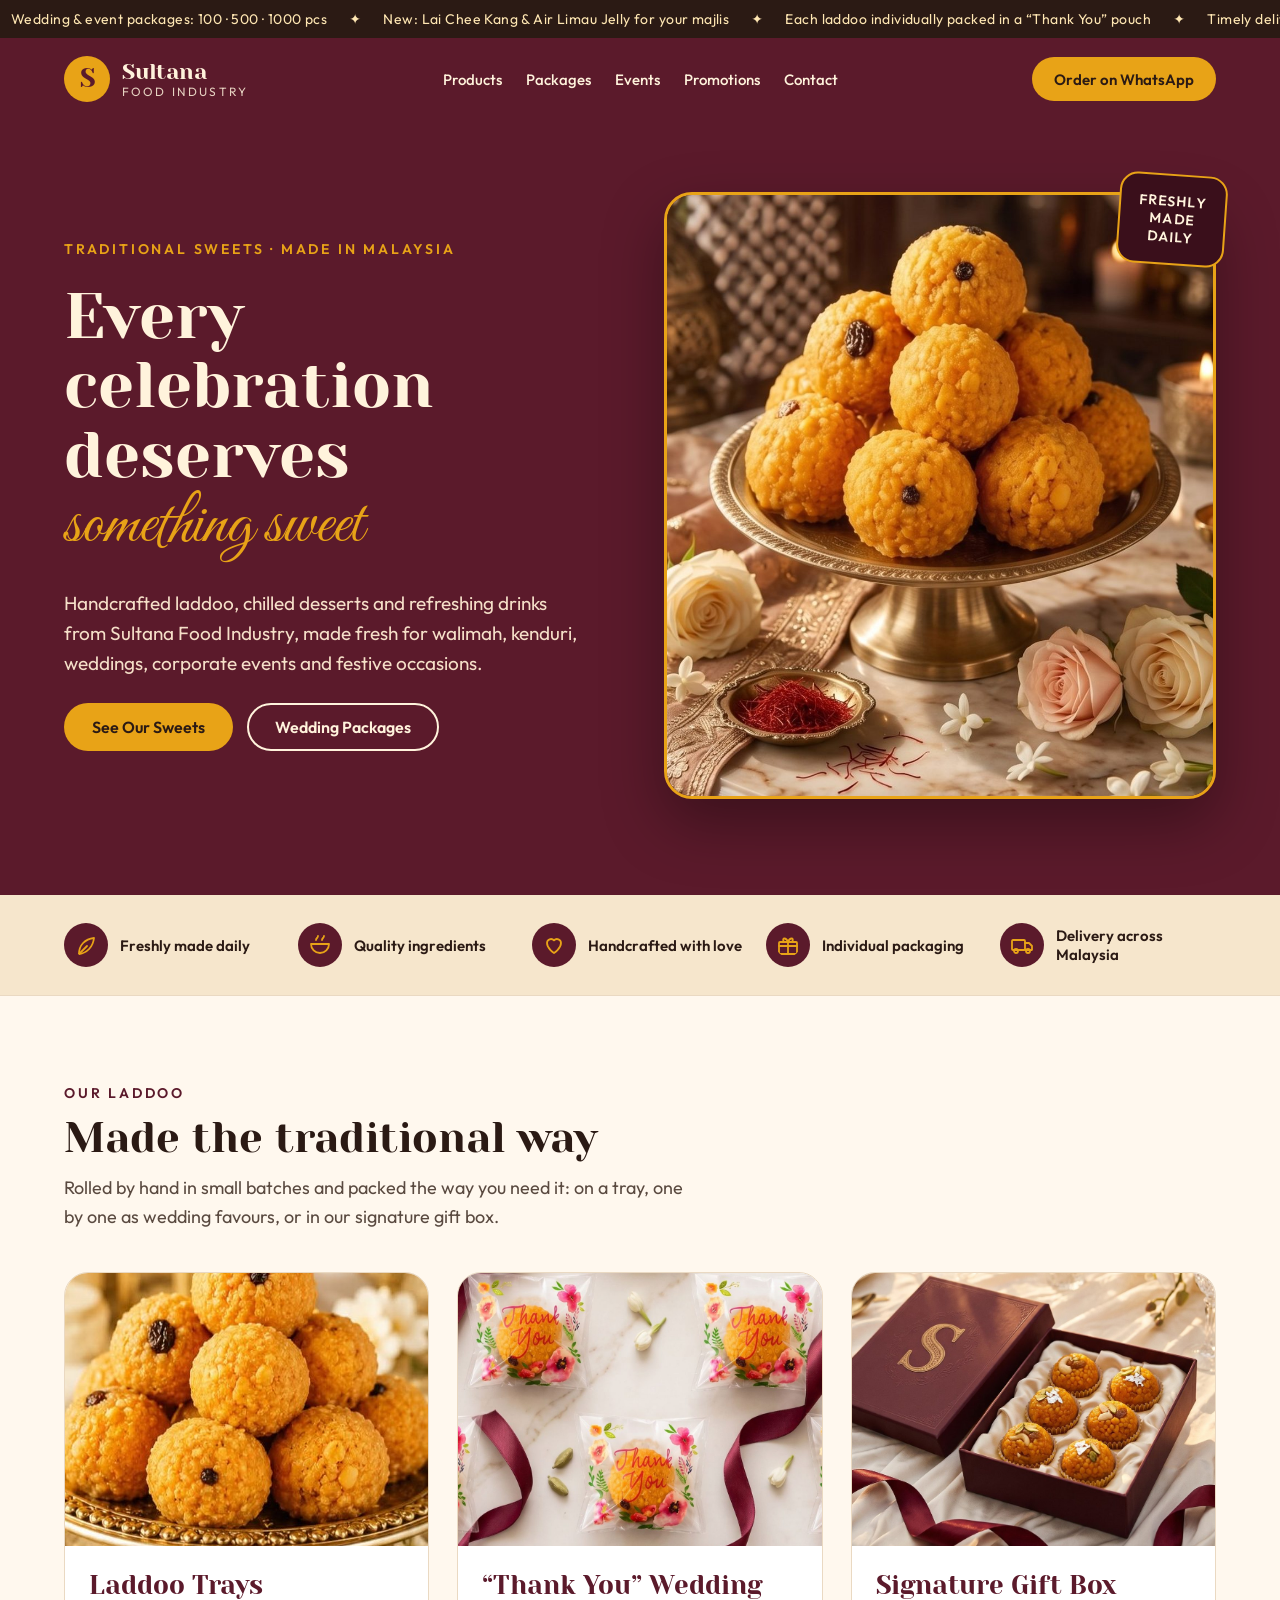
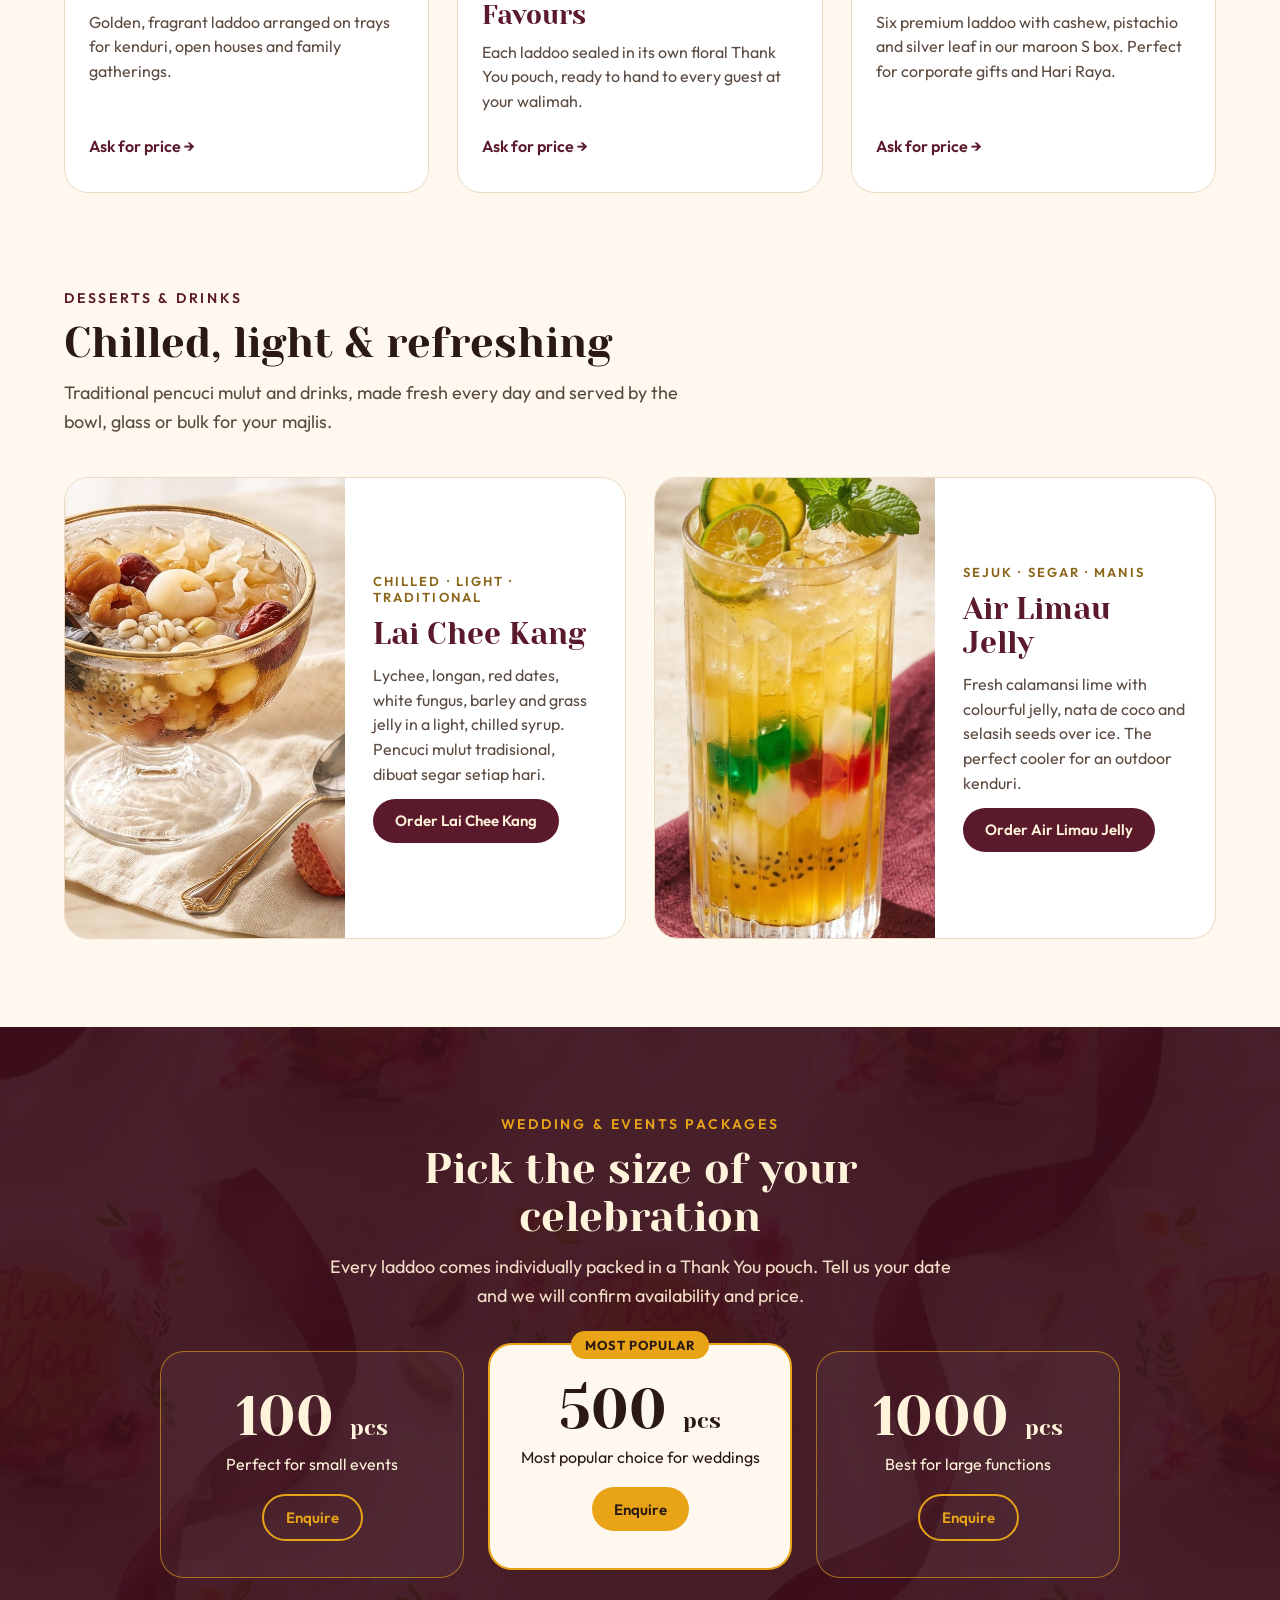
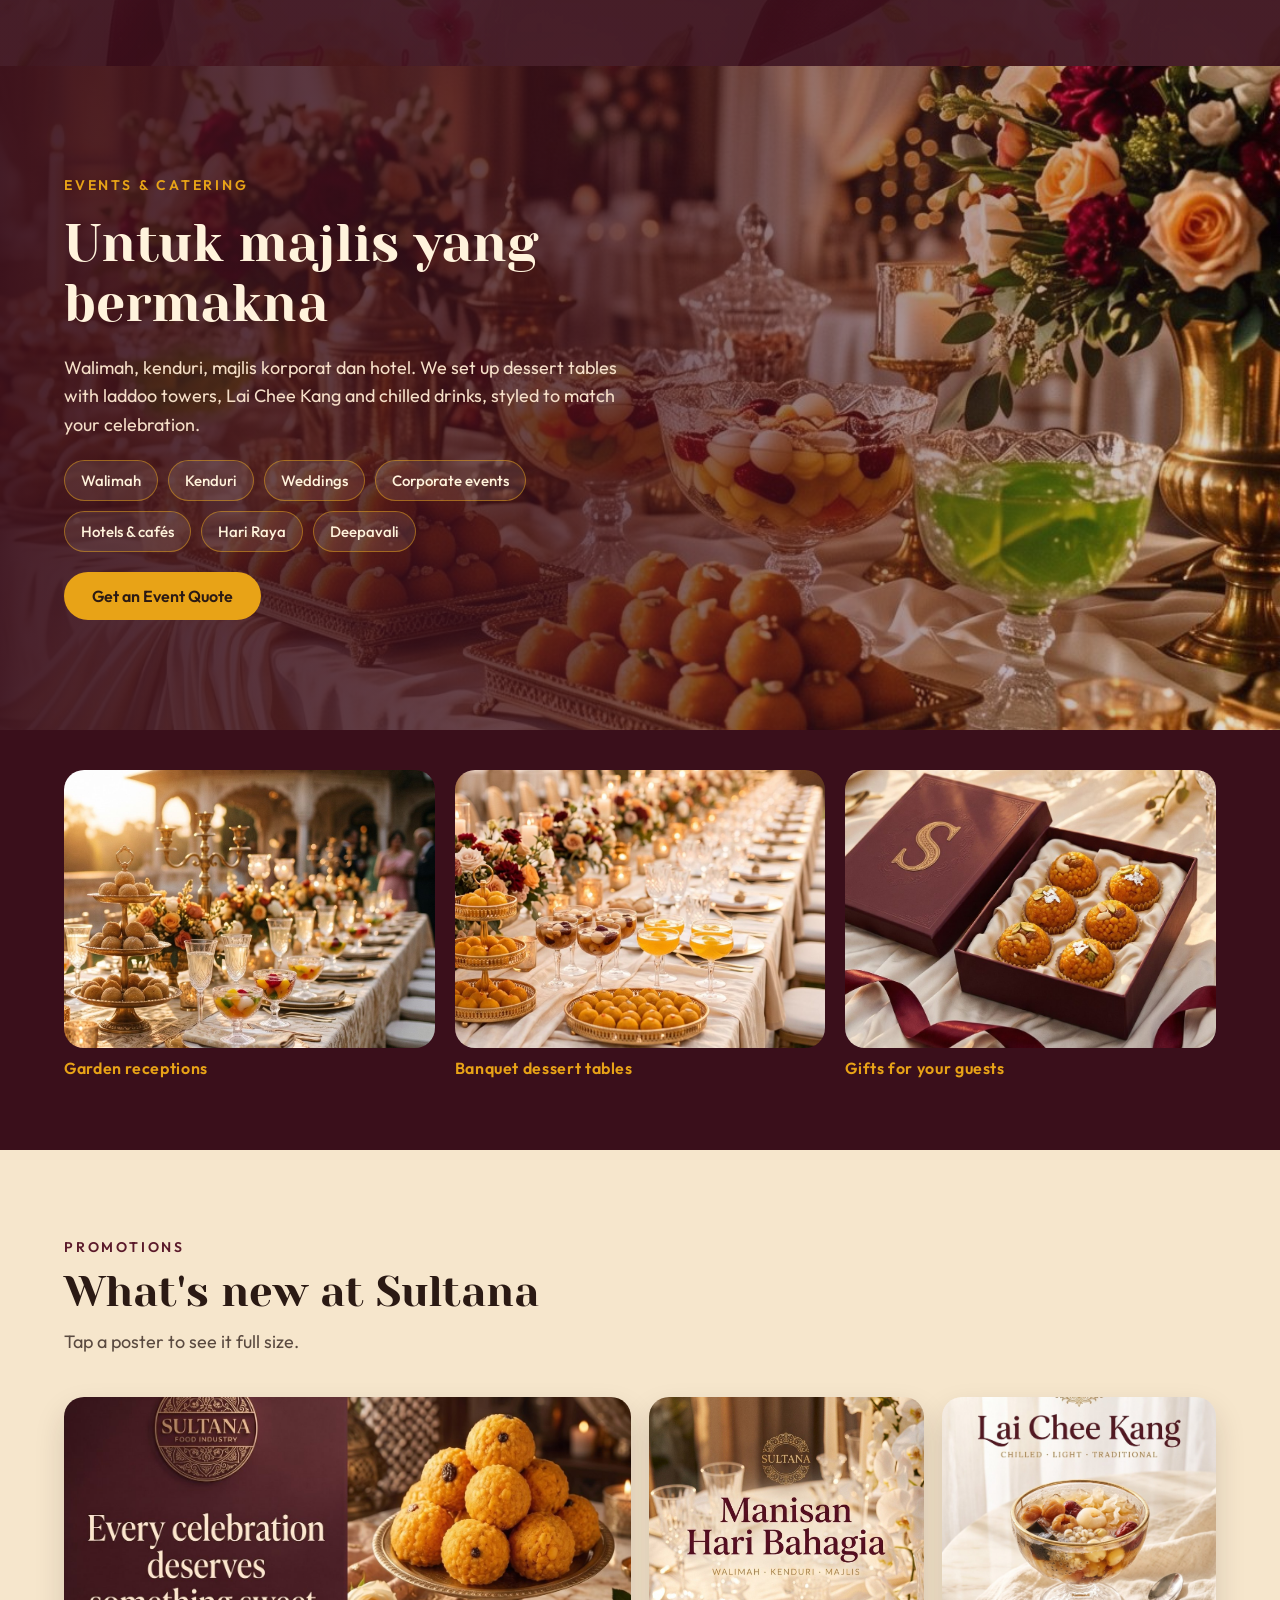
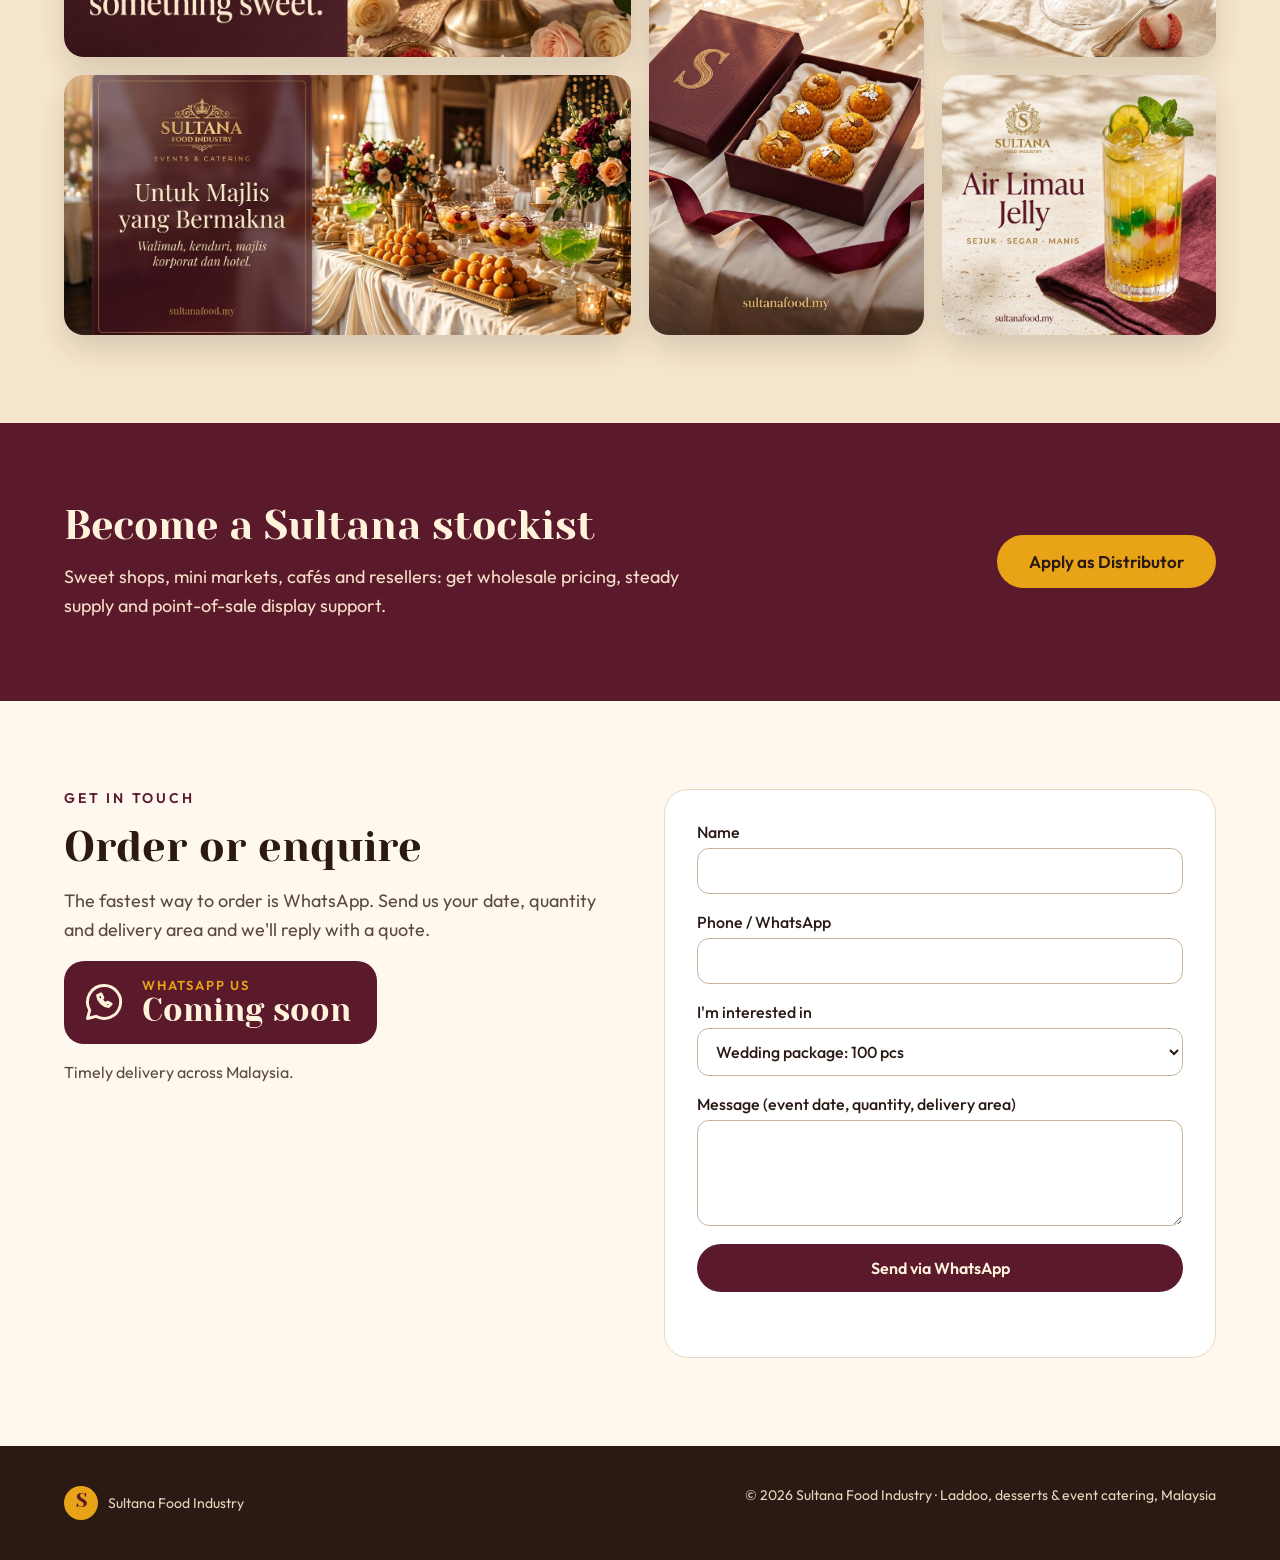
==== index.html @ 9bcd5f18 "Remove gallery section Also deletes the four poster crops that were only used there.  Co-Authored-By" ====
<!doctype html>
<html lang="en">
<head>
<meta charset="utf-8">
<meta name="viewport" content="width=device-width, initial-scale=1">
<title>Sultana Food Industry · Laddoo, Desserts &amp; Event Catering</title>
<meta name="description" content="Sultana Food Industry: traditional laddoo, wedding favours, gift boxes, Lai Chee Kang and Air Limau Jelly, plus dessert catering for walimah, kenduri, corporate events and hotels across Malaysia.">
<meta name="theme-color" content="#5B1A2B">
<meta property="og:title" content="Sultana Food Industry: every celebration deserves something sweet">
<meta property="og:description" content="Traditional laddoo, wedding favours, gift boxes and chilled desserts for walimah, kenduri and events across Malaysia.">
<meta property="og:image" content="/images/promo-every-celebration.jpg">
<link rel="icon" href="/favicon.ico" sizes="any">
<link rel="icon" type="image/svg+xml" href="/favicon.svg">
<link rel="icon" type="image/png" sizes="32x32" href="/favicon-32x32.png">
<link rel="apple-touch-icon" href="/apple-touch-icon.png">
<link rel="preconnect" href="https://fonts.googleapis.com">
<link rel="preconnect" href="https://fonts.gstatic.com" crossorigin>
<link rel="stylesheet" href="https://fonts.googleapis.com/css2?family=Yeseva+One&family=Great+Vibes&family=Outfit:wght@400;500;600;700&display=swap">
<link rel="stylesheet" href="styles.css">
</head>
<body>

<div class="promo-bar" role="region" aria-label="Promotions">
  <div class="promo-track">
    <span>Wedding &amp; event packages: 100 · 500 · 1000 pcs</span>
    <span aria-hidden="true">✦</span>
    <span>New: Lai Chee Kang &amp; Air Limau Jelly for your majlis</span>
    <span aria-hidden="true">✦</span>
    <span>Each laddoo individually packed in a “Thank You” pouch</span>
    <span aria-hidden="true">✦</span>
    <span>Timely delivery across Malaysia</span>
    <span aria-hidden="true">✦</span>
    <a href="#contact" data-wa="">WhatsApp us to book your date</a>
  </div>
</div>

<header class="hero-wrap">
  <nav class="nav container" aria-label="Main">
    <a href="#top" class="brand">
      <span class="brand-mark" aria-hidden="true">S</span>
      <span class="brand-text"><span class="brand-name">Sultana</span><span class="brand-sub">FOOD INDUSTRY</span></span>
    </a>
    <div class="nav-links">
      <a href="#products">Products</a>
      <a href="#packages">Packages</a>
      <a href="#events">Events</a>
      <a href="#promotions">Promotions</a>
      <a href="#contact">Contact</a>
    </div>
    <a href="#contact" data-wa="" class="btn btn-gold">Order on WhatsApp</a>
  </nav>

  <section id="top" class="hero container two-col">
    <div class="stack-24">
      <span class="eyebrow eyebrow-gold">TRADITIONAL SWEETS · MADE IN MALAYSIA</span>
      <h1>Every celebration deserves <span class="script">something sweet</span></h1>
      <p class="hero-lead">Handcrafted laddoo, chilled desserts and refreshing drinks from Sultana Food Industry, made fresh for walimah, kenduri, weddings, corporate events and festive occasions.</p>
      <div class="btn-row">
        <a href="#products" class="btn btn-gold btn-lg">See Our Sweets</a>
        <a href="#packages" class="btn btn-outline btn-lg">Wedding Packages</a>
      </div>
    </div>
    <figure class="hero-photo">
      <img src="images/hero-laddoo.jpg" alt="Laddoo piled on a brass stand, surrounded by roses, jasmine and saffron" width="990" height="1313" fetchpriority="high">
      <figcaption class="hero-badge">Freshly<br>made<br>daily</figcaption>
    </figure>
  </section>
</header>

<main>
  <section class="features band-cream" aria-label="Why choose us">
    <ul class="container feature-list">
      <li><svg viewBox="0 0 24 24" aria-hidden="true"><path d="M5 21c0-9 6-15 15-16-1 9-7 15-15 16Z"/><path d="M5 21 13 13"/></svg>Freshly made daily</li>
      <li><svg viewBox="0 0 24 24" aria-hidden="true"><path d="M3 11h18a9 9 0 0 1-18 0Z"/><path d="M8 7c0-2 2-2 2-4M14 7c0-2 2-2 2-4"/></svg>Quality ingredients</li>
      <li><svg viewBox="0 0 24 24" aria-hidden="true"><path d="M12 20s-7-4.4-7-10a4 4 0 0 1 7-2.6A4 4 0 0 1 19 10c0 5.6-7 10-7 10Z"/></svg>Handcrafted with love</li>
      <li><svg viewBox="0 0 24 24" aria-hidden="true"><rect x="3" y="9" width="18" height="12" rx="1"/><path d="M3 13h18M12 9v12M12 9C10 4 6 5 7.5 8M12 9c2-5 6-4 4.5-1"/></svg>Individual packaging</li>
      <li><svg viewBox="0 0 24 24" aria-hidden="true"><rect x="2" y="7" width="13" height="10" rx="1"/><path d="M15 10h4l3 3v4h-7"/><circle cx="6" cy="18" r="2"/><circle cx="18" cy="18" r="2"/></svg>Delivery across Malaysia</li>
    </ul>
  </section>

  <section id="products" class="container section">
    <div class="section-head">
      <span class="eyebrow">OUR LADDOO</span>
      <h2>Made the traditional way</h2>
      <p class="muted lead">Rolled by hand in small batches and packed the way you need it: on a tray, one by one as wedding favours, or in our signature gift box.</p>
    </div>
    <div class="grid-products">
      <article class="card">
        <img class="card-img" src="images/laddoo-platter.jpg" alt="Stack of fresh laddoo on a gold platter" loading="lazy" width="534" height="405">
        <div class="card-body">
          <h3>Laddoo Trays</h3>
          <p class="muted">Golden, fragrant laddoo arranged on trays for kenduri, open houses and family gatherings.</p>
          <a href="#contact" data-wa="Hi Sultana, I'd like to order a laddoo tray." class="link-order">Ask for price →</a>
        </div>
      </article>
      <article class="card">
        <img class="card-img" src="images/thank-you-favours.jpg" alt="Laddoo in floral Thank You pouches on marble with a burgundy ribbon" loading="lazy" width="1000" height="800">
        <div class="card-body">
          <h3>“Thank You” Wedding Favours</h3>
          <p class="muted">Each laddoo sealed in its own floral Thank You pouch, ready to hand to every guest at your walimah.</p>
          <a href="#contact" data-wa="Hi Sultana, I'd like to order Thank You wedding favours." class="link-order">Ask for price →</a>
        </div>
      </article>
      <article class="card">
        <img class="card-img" src="images/gift-box-sultana.jpg" alt="Maroon Sultana gift box with six laddoo topped with nuts and silver leaf" loading="lazy" width="1000" height="789">
        <div class="card-body">
          <h3>Signature Gift Box</h3>
          <p class="muted">Six premium laddoo with cashew, pistachio and silver leaf in our maroon S box. Perfect for corporate gifts and Hari Raya.</p>
          <a href="#contact" data-wa="Hi Sultana, I'd like to order Signature Gift Boxes." class="link-order">Ask for price →</a>
        </div>
      </article>
    </div>

    <div class="section-head sub-head">
      <span class="eyebrow">DESSERTS &amp; DRINKS</span>
      <h2>Chilled, light &amp; refreshing</h2>
      <p class="muted lead">Traditional pencuci mulut and drinks, made fresh every day and served by the bowl, glass or bulk for your majlis.</p>
    </div>
    <div class="grid-feature">
      <article class="feature-card">
        <img src="images/lai-chee-kang.jpg" alt="Lai Chee Kang in a gold-rimmed glass bowl with lychee, longan, red dates and white fungus" loading="lazy" width="1000" height="915">
        <div class="feature-card-body">
          <p class="tagline">Chilled · Light · Traditional</p>
          <h3>Lai Chee Kang</h3>
          <p class="muted">Lychee, longan, red dates, white fungus, barley and grass jelly in a light, chilled syrup. Pencuci mulut tradisional, dibuat segar setiap hari.</p>
          <a href="#contact" data-wa="Hi Sultana, I'd like to order Lai Chee Kang." class="btn btn-maroon self-start">Order Lai Chee Kang</a>
        </div>
      </article>
      <article class="feature-card">
        <img src="images/air-limau-jelly.jpg" alt="Tall glass of Air Limau Jelly with lime slices, mint and colourful jelly cubes" loading="lazy" width="700" height="1613" class="img-tall">
        <div class="feature-card-body">
          <p class="tagline">Sejuk · Segar · Manis</p>
          <h3>Air Limau Jelly</h3>
          <p class="muted">Fresh calamansi lime with colourful jelly, nata de coco and selasih seeds over ice. The perfect cooler for an outdoor kenduri.</p>
          <a href="#contact" data-wa="Hi Sultana, I'd like to order Air Limau Jelly." class="btn btn-maroon self-start">Order Air Limau Jelly</a>
        </div>
      </article>
    </div>
  </section>

  <section id="packages" class="packages">
    <div class="container section">
      <div class="section-head center">
        <span class="eyebrow eyebrow-gold">WEDDING &amp; EVENTS PACKAGES</span>
        <h2>Pick the size of your celebration</h2>
        <p class="lead on-dark">Every laddoo comes individually packed in a Thank You pouch. Tell us your date and we will confirm availability and price.</p>
      </div>
      <div class="grid-packages">
        <article class="package">
          <p class="package-qty">100 <span>pcs</span></p>
          <p class="package-note">Perfect for small events</p>
          <a class="btn btn-outline-gold" href="#contact" data-wa="Hi Sultana, I'm interested in the 100 pcs laddoo package.">Enquire</a>
        </article>
        <article class="package package-featured">
          <p class="package-tag">Most popular</p>
          <p class="package-qty">500 <span>pcs</span></p>
          <p class="package-note">Most popular choice for weddings</p>
          <a class="btn btn-gold" href="#contact" data-wa="Hi Sultana, I'm interested in the 500 pcs laddoo package.">Enquire</a>
        </article>
        <article class="package">
          <p class="package-qty">1000 <span>pcs</span></p>
          <p class="package-note">Best for large functions</p>
          <a class="btn btn-outline-gold" href="#contact" data-wa="Hi Sultana, I'm interested in the 1000 pcs laddoo package.">Enquire</a>
        </article>
      </div>
    </div>
  </section>

  <section id="events" class="events">
    <div class="events-banner">
      <img src="images/events-ballroom.jpg" alt="Ballroom dessert table with trays of laddoo, fruit punch bowls and floral arrangements" loading="lazy" width="1120" height="1056">
      <div class="container events-panel-wrap">
        <div class="events-panel">
          <span class="eyebrow eyebrow-gold">EVENTS &amp; CATERING</span>
          <h2>Untuk majlis yang bermakna</h2>
          <p class="lead on-dark">Walimah, kenduri, majlis korporat dan hotel. We set up dessert tables with laddoo towers, Lai Chee Kang and chilled drinks, styled to match your celebration.</p>
          <ul class="chips chips-dark" aria-label="Occasions">
            <li>Walimah</li><li>Kenduri</li><li>Weddings</li><li>Corporate events</li><li>Hotels &amp; cafés</li><li>Hari Raya</li><li>Deepavali</li>
          </ul>
          <a href="#contact" data-wa="Hi Sultana, I'd like a quote for event catering." class="btn btn-gold btn-lg self-start">Get an Event Quote</a>
        </div>
      </div>
    </div>
    <div class="container events-strip">
      <figure><img src="images/events-garden.jpg" alt="Outdoor sunset reception with laddoo towers and candelabras" loading="lazy" width="1155" height="1116"><figcaption>Garden receptions</figcaption></figure>
      <figure><img src="images/events-table.jpg" alt="Long banquet table with laddoo trays, Lai Chee Kang and orange drinks" loading="lazy" width="1130" height="1016"><figcaption>Banquet dessert tables</figcaption></figure>
      <figure><img src="images/gift-box-sultana.jpg" alt="Sultana gift box on a wedding table" loading="lazy" width="1000" height="789"><figcaption>Gifts for your guests</figcaption></figure>
    </div>
  </section>

  <section id="promotions" class="band-cream">
    <div class="container section">
      <div class="section-head">
        <span class="eyebrow">PROMOTIONS</span>
        <h2>What's new at Sultana</h2>
        <p class="muted lead">Tap a poster to see it full size.</p>
      </div>
      <div class="promo-grid">
        <button type="button" class="promo-card promo-wide" data-full="images/promo-every-celebration.jpg">
          <img src="images/promo-every-celebration.jpg" alt="Poster: Every celebration deserves something sweet" loading="lazy" width="1400" height="1045">
        </button>
        <button type="button" class="promo-card promo-tall" data-full="images/promo-manisan-hari-bahagia.jpg">
          <img src="images/promo-manisan-hari-bahagia.jpg" alt="Poster: Manisan Hari Bahagia, Sultana laddoo gift box for walimah, kenduri and majlis" loading="lazy" width="1116" height="2000">
        </button>
        <button type="button" class="promo-card" data-full="images/promo-lai-chee-kang.jpg">
          <img src="images/promo-lai-chee-kang.jpg" alt="Poster: Lai Chee Kang, chilled, light and traditional" loading="lazy" width="1400" height="1875">
        </button>
        <button type="button" class="promo-card promo-wide" data-full="images/promo-untuk-majlis.jpg">
          <img src="images/promo-untuk-majlis.jpg" alt="Poster: Untuk majlis yang bermakna, walimah, kenduri, majlis korporat dan hotel" loading="lazy" width="1400" height="781">
        </button>
        <button type="button" class="promo-card" data-full="images/promo-air-limau-jelly.jpg">
          <img src="images/promo-air-limau-jelly.jpg" alt="Poster: Air Limau Jelly, sejuk, segar, manis" loading="lazy" width="1400" height="1400">
        </button>
      </div>
    </div>
  </section>

  <section id="distributor" class="band-maroon">
    <div class="container distributor">
      <div class="stack-14">
        <h2>Become a Sultana stockist</h2>
        <p class="lead on-dark">Sweet shops, mini markets, cafés and resellers: get wholesale pricing, steady supply and point-of-sale display support.</p>
      </div>
      <a href="#contact" class="btn btn-gold btn-xl" data-interest="Becoming a distributor">Apply as Distributor</a>
    </div>
  </section>

  <section id="contact" class="container section two-col align-start">
    <div class="stack-16">
      <span class="eyebrow">GET IN TOUCH</span>
      <h2>Order or enquire</h2>
      <p class="muted lead">The fastest way to order is WhatsApp. Send us your date, quantity and delivery area and we'll reply with a quote.</p>
      <a class="wa-card" href="#contact" data-wa="">
        <svg viewBox="0 0 24 24" aria-hidden="true"><path d="M12 3a9 9 0 0 0-7.8 13.5L3 21l4.6-1.2A9 9 0 1 0 12 3Z"/><path d="M8.5 8.5c.3 2.9 3.1 5.7 6 6l1.4-1.4-2-1-1 .8a4.5 4.5 0 0 1-2.3-2.3l.8-1-1-2Z"/></svg>
        <span><span class="wa-label">WhatsApp us</span><span class="wa-number" data-wa-display>Coming soon</span></span>
      </a>
      <p class="muted">Timely delivery across Malaysia.</p>
    </div>
    <form id="enquiry" class="form" novalidate>
      <label>Name<input type="text" name="name" autocomplete="name" required></label>
      <label>Phone / WhatsApp<input type="tel" name="phone" autocomplete="tel" required></label>
      <label>I'm interested in
        <select name="interest">
          <option>Wedding package: 100 pcs</option>
          <option>Wedding package: 500 pcs</option>
          <option>Wedding package: 1000 pcs</option>
          <option>Laddoo tray</option>
          <option>Signature gift boxes</option>
          <option>Lai Chee Kang</option>
          <option>Air Limau Jelly</option>
          <option>Event catering</option>
          <option>Becoming a distributor</option>
        </select>
      </label>
      <label>Message (event date, quantity, delivery area)<textarea name="message" rows="4"></textarea></label>
      <button type="submit" class="btn btn-maroon btn-submit">Send via WhatsApp</button>
      <p id="form-status" class="form-status" role="status" aria-live="polite"></p>
    </form>
  </section>
</main>

<footer class="footer">
  <div class="container footer-row">
    <span class="footer-brand"><span class="brand-mark brand-mark-sm" aria-hidden="true">S</span> Sultana Food Industry</span>
    <span>© 2026 Sultana Food Industry · Laddoo, desserts &amp; event catering, Malaysia</span>
  </div>
</footer>

<a class="wa-float" hidden href="#contact" data-wa="" aria-label="Chat with us on WhatsApp">
  <svg viewBox="0 0 24 24" aria-hidden="true"><path d="M12 3a9 9 0 0 0-7.8 13.5L3 21l4.6-1.2A9 9 0 1 0 12 3Z"/><path d="M8.5 8.5c.3 2.9 3.1 5.7 6 6l1.4-1.4-2-1-1 .8a4.5 4.5 0 0 1-2.3-2.3l.8-1-1-2Z"/></svg>
</a>

<dialog id="lightbox" class="lightbox" aria-label="Promotion poster">
  <form method="dialog"><button class="lightbox-close" aria-label="Close">×</button></form>
  <img src="" alt="">
</dialog>

<script src="script.js"></script>
</body>
</html>
---- styles.css ----
:root {
  --maroon: #5B1A2B;
  --maroon-2: #7A2A3E;
  --maroon-dark: #3A0F1B;
  --gold: #E8A317;
  --ink: #2B1A14;
  --cream: #FFF8EE;
  --cream-2: #F6E6CC;
  --on-maroon: #FFF3DC;
  --on-maroon-soft: #F5DFC8;
  --muted: #5A4A40;
  --line: #EAD9C2;
  --display: 'Yeseva One', Georgia, serif;
  --body: 'Outfit', system-ui, sans-serif;
}

* { box-sizing: border-box; }
html { scroll-behavior: smooth; }
body { margin: 0; background: var(--cream); color: var(--ink); font-family: var(--body); }
a { color: var(--maroon); }
a:hover { color: var(--maroon-dark); }
h1, h2, h3, p { margin: 0; }
h1, h2 { font-family: var(--display); font-weight: 400; }
h2 { font-size: clamp(32px, 4vw, 42px); line-height: 1.15; }
section[id] { scroll-margin-top: 16px; }

.container { max-width: 1200px; margin: 0 auto; padding-left: 24px; padding-right: 24px; }
.section { padding-top: 88px; padding-bottom: 88px; }
.two-col { display: grid; grid-template-columns: repeat(auto-fit, minmax(min(320px, 100%), 1fr)); gap: 48px; align-items: center; }
.align-start { align-items: start; }
.stack-24 { display: flex; flex-direction: column; gap: 24px; }
.stack-20 { display: flex; flex-direction: column; gap: 20px; }
.stack-16 { display: flex; flex-direction: column; gap: 16px; }
.stack-14 { display: flex; flex-direction: column; gap: 14px; max-width: 640px; }
.muted { color: var(--muted); font-size: 16px; line-height: 1.55; }
.lead { font-size: 18px; line-height: 1.6; }
.on-dark { color: var(--on-maroon-soft); }
.self-start { align-self: flex-start; }

.eyebrow { font-size: 14px; letter-spacing: 0.2em; color: var(--maroon); font-weight: 600; }
.eyebrow-gold { color: var(--gold); }

/* Promo bar */
.promo-bar { background: var(--ink); color: #FFE7B3; font-size: 14px; letter-spacing: 0.03em; overflow: hidden; white-space: nowrap; }
.promo-track { display: inline-flex; gap: 22px; padding: 10px 11px; animation: promo-scroll 40s linear infinite; }
.promo-bar:hover .promo-track { animation-play-state: paused; }
.promo-track a { color: var(--gold); font-weight: 600; }
.promo-track a:hover { color: #FFD27A; }
@keyframes promo-scroll { from { transform: translateX(0); } to { transform: translateX(-50%); } }

/* Buttons */
.btn { display: inline-flex; align-items: center; justify-content: center; min-height: 44px; padding: 12px 22px; border-radius: 999px; font-weight: 600; text-decoration: none; font-family: inherit; font-size: 15px; border: 0; cursor: pointer; transition: transform .15s ease, filter .15s ease; }
.btn:hover { transform: translateY(-1px); filter: brightness(1.05); }
.btn-lg { padding: 14px 28px; font-size: 16px; }
.btn-xl { padding: 16px 32px; font-size: 17px; }
.btn-gold, .btn-gold:hover { background: var(--gold); color: var(--ink); }
.btn-maroon, .btn-maroon:hover { background: var(--maroon); color: var(--on-maroon); }
.btn-outline, .btn-outline:hover { border: 2px solid var(--on-maroon); color: var(--on-maroon); padding: 12px 26px; }
.btn-row { display: flex; flex-wrap: wrap; gap: 14px; }

/* Header / hero */
.hero-wrap { background: var(--maroon); color: var(--on-maroon); }
.nav { padding-top: 18px; padding-bottom: 18px; display: flex; flex-wrap: wrap; align-items: center; justify-content: space-between; gap: 16px; }
.brand { display: flex; align-items: center; gap: 12px; color: var(--on-maroon); text-decoration: none; }
.brand:hover { color: var(--on-maroon); }
.brand-mark { width: 46px; height: 46px; border-radius: 50%; background: var(--gold); color: var(--maroon); display: flex; align-items: center; justify-content: center; font-family: var(--display); font-size: 26px; line-height: 1; padding-bottom: 2px; }
.brand-mark-sm { width: 34px; height: 34px; font-size: 19px; }
.brand-text { display: flex; flex-direction: column; line-height: 1.1; }
.brand-name { font-family: var(--display); font-size: 22px; }
.brand-sub { font-size: 12px; letter-spacing: 0.18em; opacity: 0.85; }
.nav-links { display: flex; flex-wrap: wrap; gap: 8px 24px; font-size: 15px; font-weight: 500; }
.nav-links a { color: var(--on-maroon); text-decoration: none; padding: 10px 0; }
.nav-links a:hover { color: var(--gold); }

.hero { padding-top: 72px; padding-bottom: 96px; }
.hero h1 { font-size: clamp(40px, 5vw, 64px); line-height: 1.08; }
.hero-lead { font-size: 19px; line-height: 1.6; color: var(--on-maroon-soft); max-width: 520px; }

/* Hero photo */
.script { display: block; font-family: 'Great Vibes', cursive; color: var(--gold); font-size: 1.05em; line-height: 1.1; }
.hero-photo { position: relative; margin: 0; }
.hero-photo img { display: block; width: 100%; height: auto; aspect-ratio: 4 / 4.4; max-height: 620px; object-fit: cover; border-radius: 28px; border: 3px solid var(--gold); box-shadow: 0 24px 60px rgba(0,0,0,.35); }
.hero-badge { position: absolute; top: -18px; right: -10px; background: var(--maroon-dark); border: 2px solid var(--gold); color: var(--on-maroon); font-weight: 600; font-size: 14px; letter-spacing: .08em; text-transform: uppercase; text-align: center; line-height: 1.3; padding: 16px 18px; border-radius: 18px; transform: rotate(4deg); }

/* Feature strip */
.features { border-bottom: 1px solid var(--line); }
.feature-list { list-style: none; margin: 0 auto; padding-top: 28px; padding-bottom: 28px; display: grid; grid-template-columns: repeat(auto-fit, minmax(170px, 1fr)); gap: 18px; }
.feature-list li { display: flex; align-items: center; gap: 12px; font-weight: 600; font-size: 15px; }
.feature-list svg { flex: none; width: 44px; height: 44px; padding: 10px; border-radius: 50%; background: var(--maroon); stroke: var(--gold); fill: none; stroke-width: 1.8; stroke-linecap: round; stroke-linejoin: round; }

/* Products */
.section-head { display: flex; flex-direction: column; gap: 12px; margin-bottom: 40px; max-width: 640px; }
.grid-products { display: grid; grid-template-columns: repeat(auto-fit, minmax(min(280px, 100%), 1fr)); gap: 28px; }
.card { background: #fff; border-radius: 24px; overflow: hidden; border: 1px solid var(--line); display: flex; flex-direction: column; }
.card-img { display: block; width: 100%; height: auto; aspect-ratio: 4 / 3; object-fit: cover; }
.card-body { padding: 24px; display: flex; flex-direction: column; gap: 10px; flex-grow: 1; }
.card h3 { font-family: var(--display); font-size: 26px; font-weight: 400; color: var(--maroon); }
.link-order { margin-top: auto; align-self: flex-start; font-weight: 600; text-decoration: none; min-height: 44px; display: inline-flex; align-items: center; }

/* Packages */
.packages { background: linear-gradient(rgba(58,15,27,.92), rgba(58,15,27,.92)), url("images/thank-you-pattern.jpg") center / cover; color: var(--on-maroon); }
.section-head.center { margin-left: auto; margin-right: auto; text-align: center; align-items: center; }
.grid-packages { display: grid; grid-template-columns: repeat(auto-fit, minmax(min(240px, 100%), 1fr)); gap: 24px; max-width: 960px; margin: 0 auto; }
.package { position: relative; border: 1px solid rgba(232,163,23,.6); border-radius: 24px; padding: 36px 28px; text-align: center; display: flex; flex-direction: column; align-items: center; gap: 10px; background: rgba(255,248,238,.04); }
.package-featured { background: var(--cream); color: var(--ink); border: 2px solid var(--gold); transform: translateY(-8px); }
.package-tag { position: absolute; top: -14px; background: var(--gold); color: var(--ink); font-size: 13px; font-weight: 700; letter-spacing: .08em; text-transform: uppercase; padding: 6px 14px; border-radius: 999px; }
.package-qty { font-family: var(--display); font-size: 56px; line-height: 1; }
.package-qty span { font-size: 22px; }
.package-note { font-size: 16px; margin-bottom: 10px; }
.btn-outline-gold, .btn-outline-gold:hover { border: 2px solid var(--gold); color: var(--gold); background: transparent; }
.btn-ghost, .btn-ghost:hover { border: 2px solid var(--maroon); color: var(--maroon); background: transparent; padding: 12px 26px; }

/* Desserts & drinks */
.sub-head { margin-top: 96px; }
.grid-feature { display: grid; grid-template-columns: repeat(auto-fit, minmax(min(460px, 100%), 1fr)); gap: 28px; }
.feature-card { display: grid; grid-template-columns: 1fr 1fr; background: #fff; border: 1px solid var(--line); border-radius: 24px; overflow: hidden; }
.feature-card { grid-template-rows: 460px; }
.feature-card img { width: 100%; height: 100%; max-height: 460px; min-height: 100%; object-fit: cover; display: block; }
.feature-card .img-tall { object-position: center 30%; }
.feature-card-body { padding: 28px; display: flex; flex-direction: column; gap: 12px; justify-content: center; }
.feature-card h3 { font-family: var(--display); font-weight: 400; font-size: 30px; color: var(--maroon); }
.tagline { font-size: 13px; letter-spacing: .16em; text-transform: uppercase; color: #8A6417; font-weight: 600; }

/* Events */
.events { background: var(--maroon-dark); color: var(--on-maroon); padding-bottom: 72px; }
.events-banner { position: relative; overflow: hidden; }
.events-banner > img { position: absolute; inset: 0; width: 100%; height: 100%; object-fit: cover; object-position: 70% center; }
.events-banner::after { content: ""; position: absolute; inset: 0; background: linear-gradient(90deg, rgba(58,15,27,.92) 0%, rgba(58,15,27,.75) 45%, rgba(58,15,27,.1) 100%); }
.events-panel-wrap { position: relative; z-index: 1; padding-top: 110px; padding-bottom: 110px; }
.events-panel { max-width: 560px; display: flex; flex-direction: column; gap: 20px; }
.events-panel h2 { font-size: clamp(34px, 4.5vw, 52px); }
.chips.chips-dark li { background: rgba(255,243,220,.1); border-color: rgba(232,163,23,.5); color: var(--on-maroon); }
.events-strip { display: grid; grid-template-columns: repeat(auto-fit, minmax(min(260px, 100%), 1fr)); gap: 20px; margin-top: 40px; }
.events-strip figure { margin: 0; display: flex; flex-direction: column; gap: 10px; }
.events-strip img { width: 100%; height: auto; aspect-ratio: 4 / 3; object-fit: cover; border-radius: 20px; display: block; }
.events-strip figcaption { font-weight: 600; color: var(--gold); letter-spacing: .04em; }

/* Promotions */
.promo-grid { display: grid; grid-template-columns: repeat(4, 1fr); grid-auto-rows: 260px; grid-auto-flow: dense; gap: 18px; }
.promo-card { padding: 0; border: 0; background: none; cursor: zoom-in; border-radius: 20px; overflow: hidden; box-shadow: 0 14px 30px rgba(43,26,20,.15); }
.promo-card img { width: 100%; height: 100%; object-fit: cover; display: block; transition: transform .3s ease; }
.promo-card:hover img { transform: scale(1.03); }
.promo-card:focus-visible { outline: 3px solid var(--maroon); outline-offset: 3px; }
.promo-wide { grid-column: span 2; }
.promo-tall { grid-row: span 2; }
.lightbox { border: 0; padding: 0; background: transparent; max-width: min(92vw, 1100px); max-height: 92vh; overflow: visible; }
.lightbox::backdrop { background: rgba(20,10,8,.85); }
.lightbox img { display: block; max-width: 100%; max-height: 90vh; border-radius: 12px; }
.lightbox-close { position: absolute; top: -18px; right: -18px; width: 44px; height: 44px; border-radius: 50%; border: 0; background: var(--gold); color: var(--ink); font-size: 26px; line-height: 1; cursor: pointer; }

.band-cream { background: var(--cream-2); }

/* Festive */
.chips { list-style: none; margin: 0; padding: 0; display: flex; flex-wrap: wrap; gap: 10px; }
.chips li { background: #fff; border: 1px solid var(--line); padding: 10px 16px; border-radius: 999px; font-size: 15px; font-weight: 500; }

/* Distributor */
.band-maroon { background: var(--maroon); color: var(--on-maroon); }
.distributor { padding-top: 80px; padding-bottom: 80px; display: flex; flex-wrap: wrap; justify-content: space-between; align-items: center; gap: 32px; }
.distributor h2 { font-size: clamp(30px, 4vw, 40px); }

/* Contact */
.form { background: #fff; border: 1px solid var(--line); border-radius: 24px; padding: 32px; display: flex; flex-direction: column; gap: 18px; }
.form label { display: flex; flex-direction: column; gap: 6px; font-weight: 500; }
.form input, .form select, .form textarea { font: inherit; padding: 12px 14px; border: 1px solid #C9B49A; border-radius: 12px; min-height: 44px; background: #fff; color: var(--ink); }
.form textarea { resize: vertical; }
.form input:focus-visible, .form select:focus-visible, .form textarea:focus-visible { outline: 2px solid var(--maroon); outline-offset: 1px; border-color: var(--maroon); }
.form [aria-invalid="true"] { border-color: #B3261E; }
.btn-submit { min-height: 48px; font-size: 16px; }
.form-status { font-size: 15px; color: var(--muted); min-height: 1em; }

/* WhatsApp */
.wa-card { display: inline-flex; align-items: center; gap: 16px; align-self: flex-start; background: var(--maroon); color: var(--on-maroon); text-decoration: none; padding: 16px 26px 16px 18px; border-radius: 20px; }
.wa-card:hover { color: var(--on-maroon); filter: brightness(1.1); }
.wa-card svg, .wa-float svg { width: 44px; height: 44px; fill: none; stroke: currentColor; stroke-width: 1.6; stroke-linejoin: round; }
.wa-card > span { display: flex; flex-direction: column; }
.wa-label { font-size: 13px; letter-spacing: .14em; text-transform: uppercase; color: var(--gold); font-weight: 600; }
.wa-number { font-family: var(--display); font-size: 32px; line-height: 1.1; }
.wa-float[hidden] { display: none; }
.wa-float { position: fixed; right: 18px; bottom: 18px; width: 60px; height: 60px; border-radius: 50%; background: #1F8F4E; color: #fff; display: flex; align-items: center; justify-content: center; box-shadow: 0 10px 24px rgba(0,0,0,.25); z-index: 10; }
.wa-float:hover { color: #fff; filter: brightness(1.1); }
.wa-float svg { width: 32px; height: 32px; stroke-width: 1.8; }

/* Footer */
.footer { background: var(--ink); color: #E9D6BF; }
.footer a { color: var(--gold); }
.footer-brand { display: inline-flex; align-items: center; gap: 10px; }
.footer-row { padding-top: 40px; padding-bottom: 40px; display: flex; flex-wrap: wrap; justify-content: space-between; gap: 20px; font-size: 14px; }

a:focus-visible, .btn:focus-visible { outline: 3px solid var(--gold); outline-offset: 3px; }

@media (max-width: 860px) {
  .promo-grid { grid-template-columns: repeat(2, 1fr); grid-auto-rows: 180px; }
  .events-banner::after { background: rgba(58,15,27,.82); }
  .package-featured { transform: none; }
}

@media (max-width: 640px) {
  .hero-badge { right: 8px; top: -14px; font-size: 12px; padding: 12px 14px; }
  .wa-number { font-size: 26px; }
  .feature-card { grid-template-columns: 1fr; grid-template-rows: 300px auto; }
  .feature-card img { height: 300px; min-height: 0; }
  .events-panel-wrap { padding-top: 72px; padding-bottom: 72px; }
  .lightbox-close { top: 8px; right: 8px; }
  .container { padding-left: 16px; padding-right: 16px; }
  .section { padding-top: 64px; padding-bottom: 64px; }
  .hero { padding-top: 40px; padding-bottom: 64px; }
  .form { padding: 22px; }
}

@media (prefers-reduced-motion: reduce) {
  html { scroll-behavior: auto; }
  .btn, .promo-card img { transition: none; }
  .promo-bar { white-space: normal; text-align: center; }
  .promo-track { animation: none; flex-wrap: wrap; justify-content: center; }
}
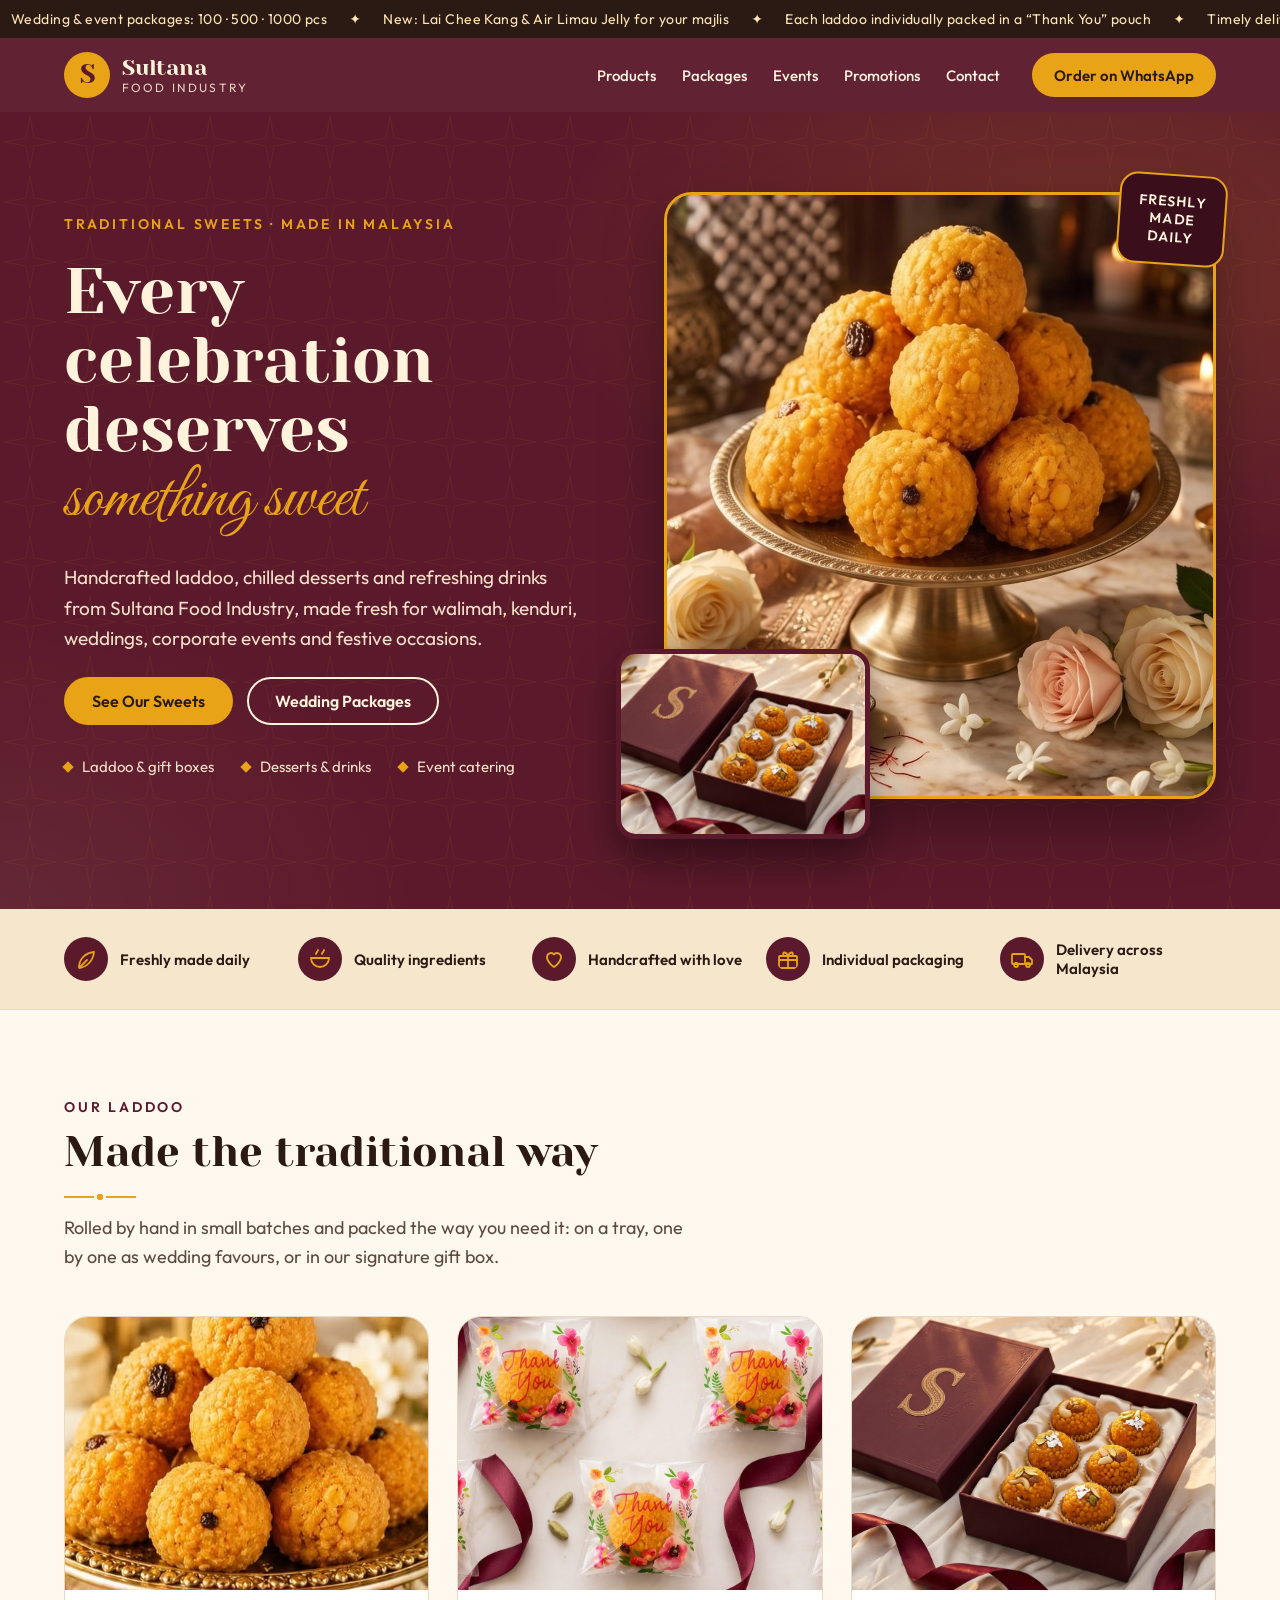
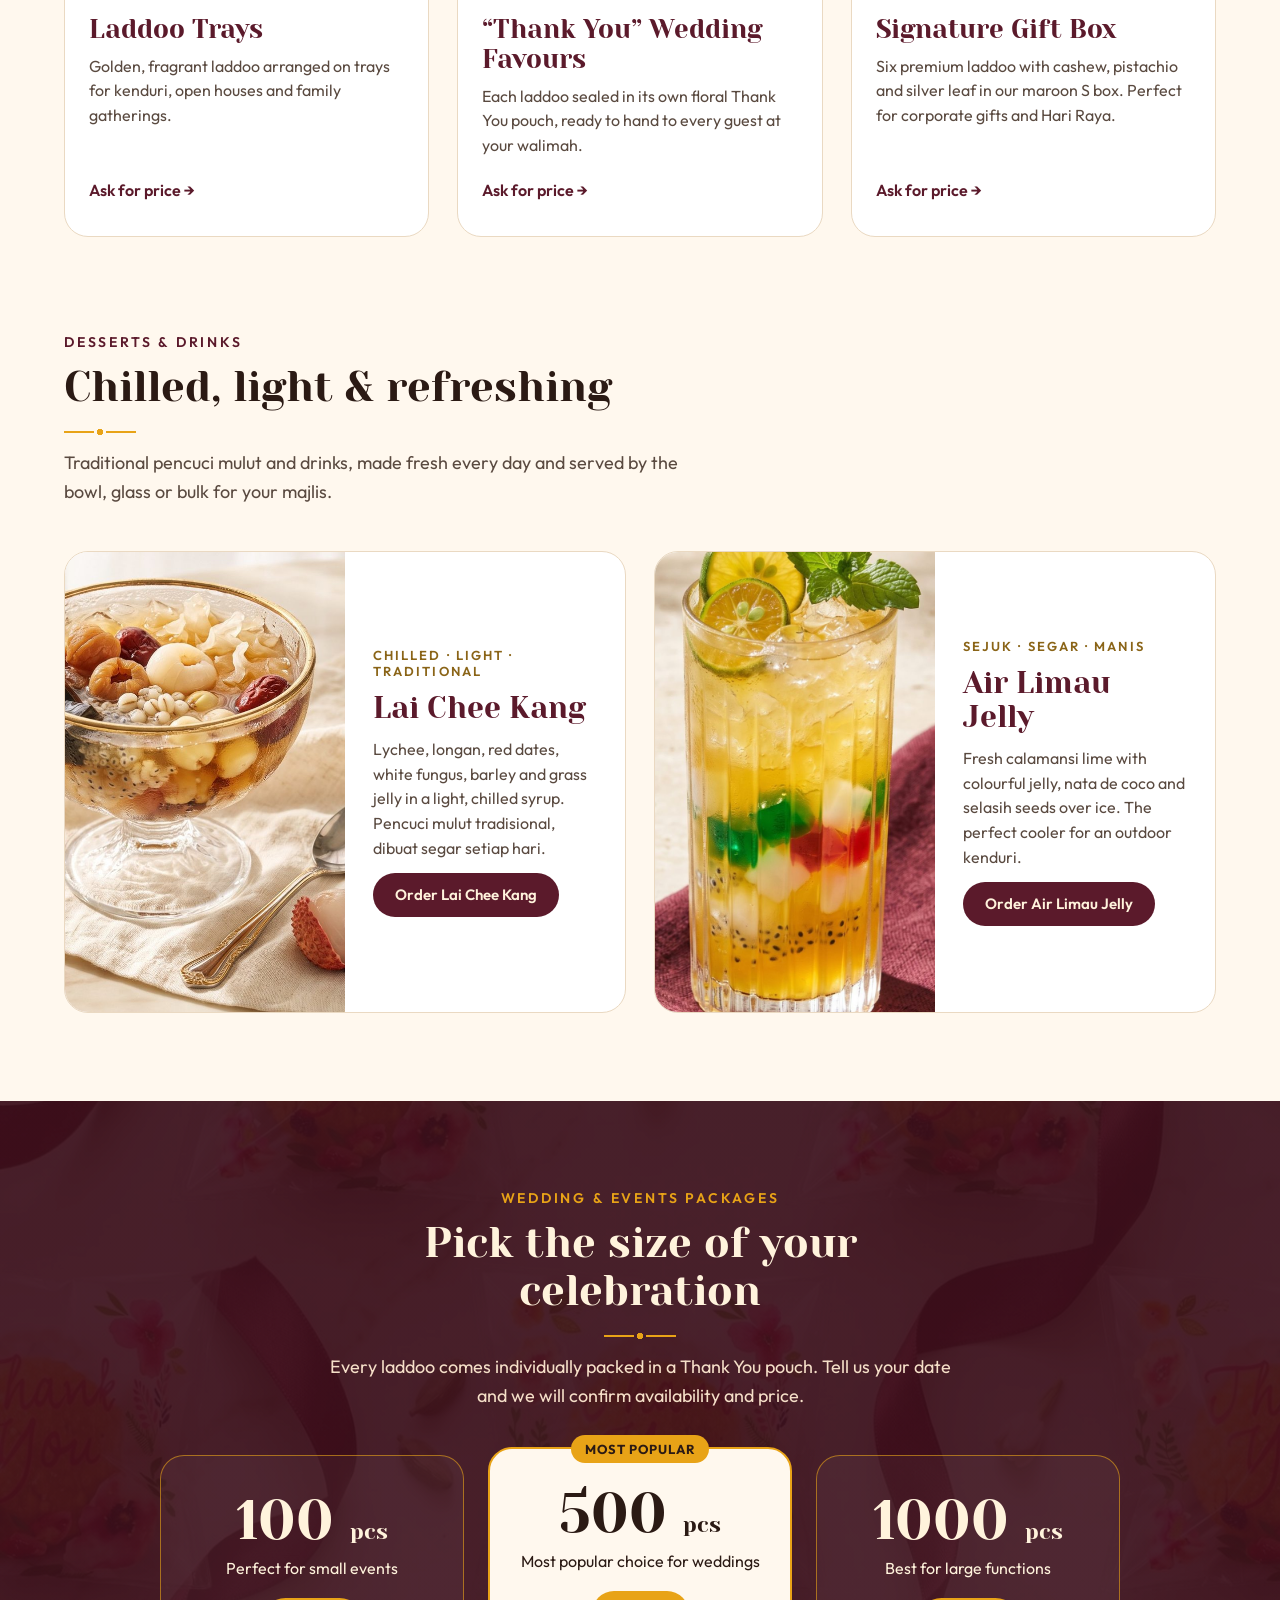
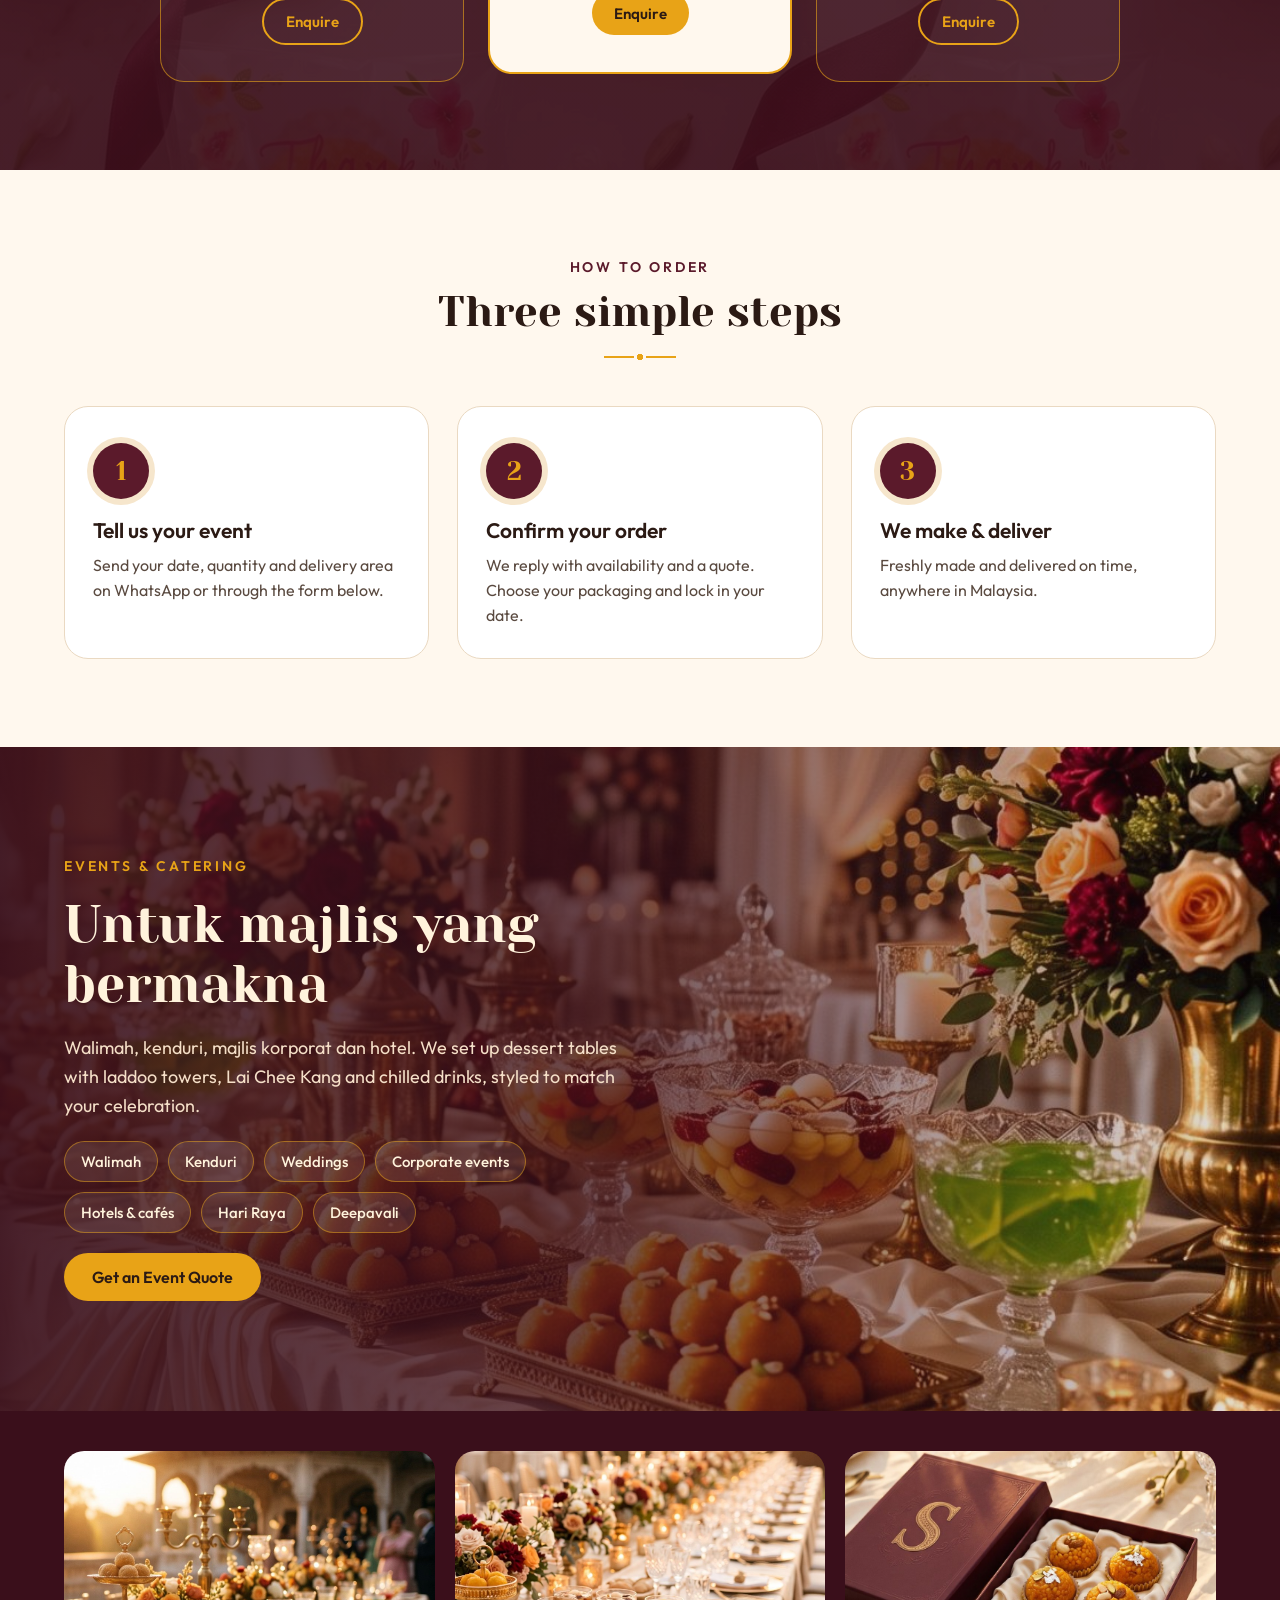
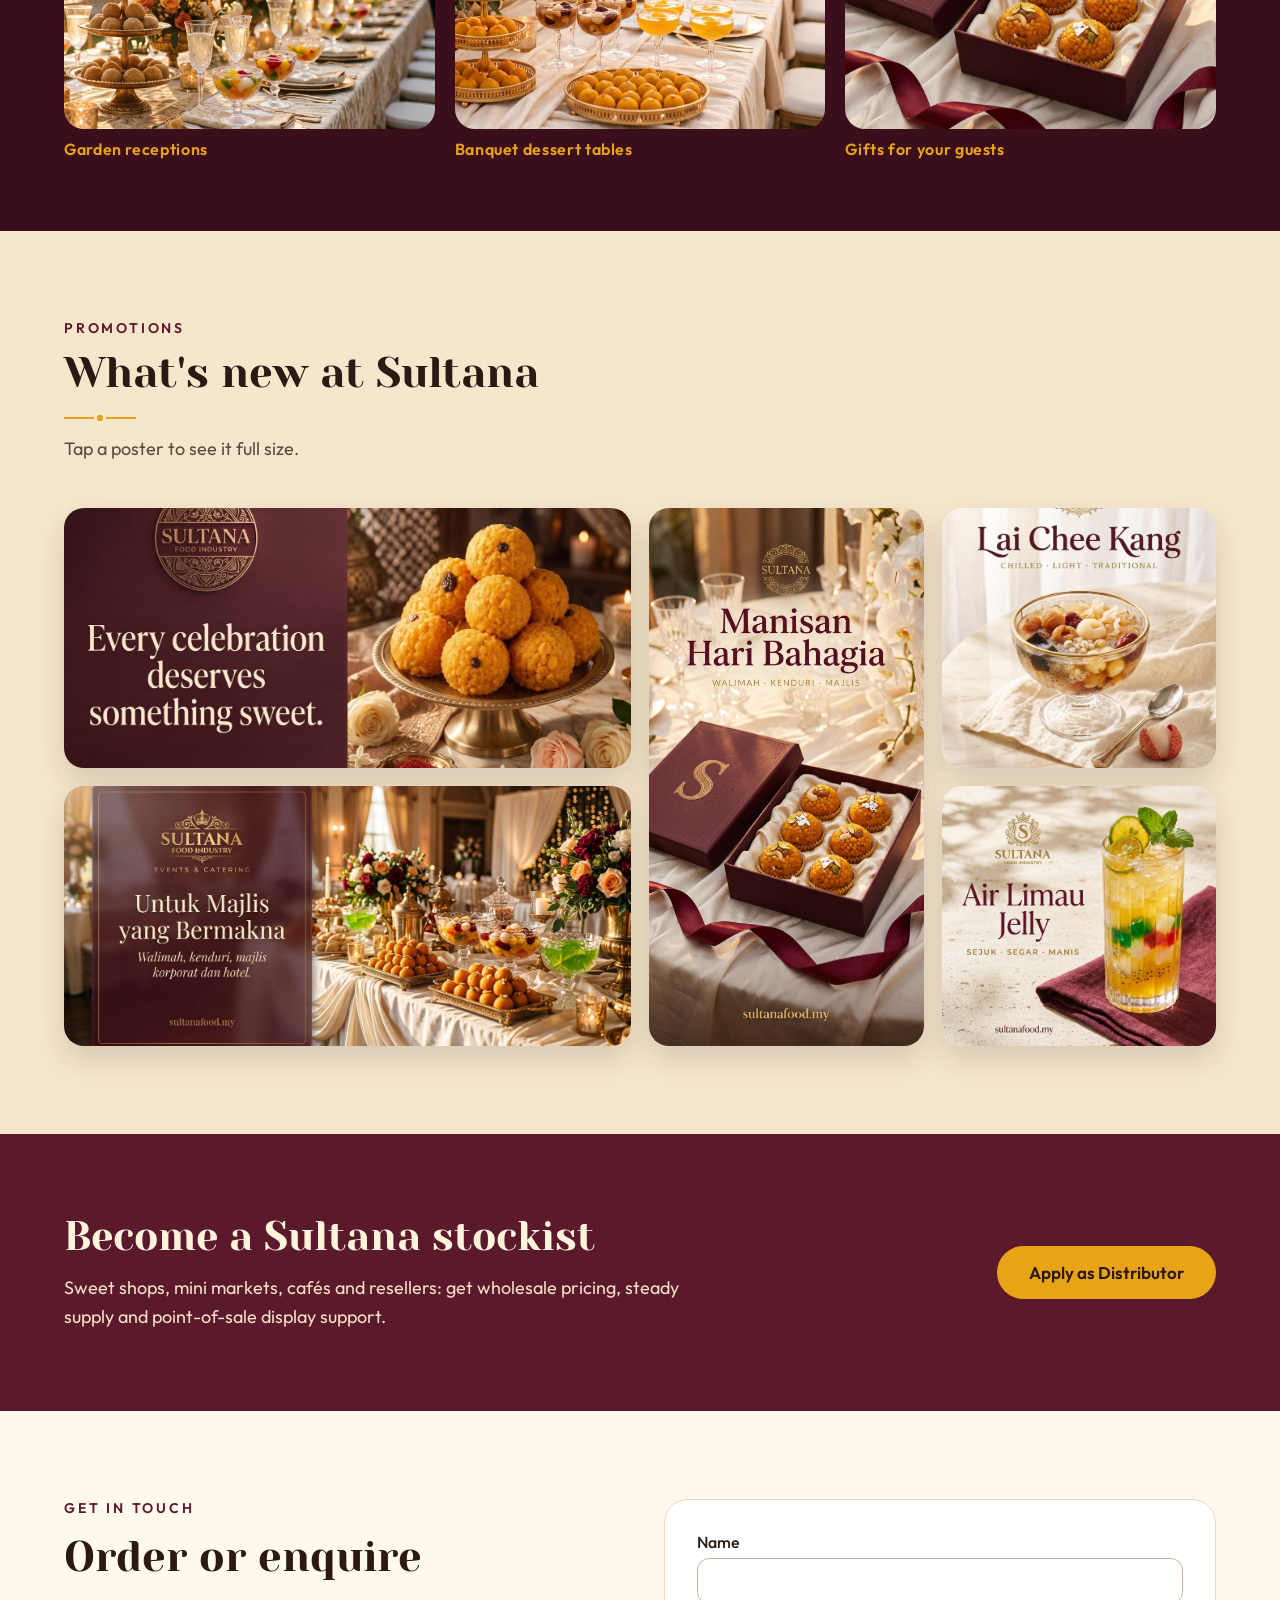
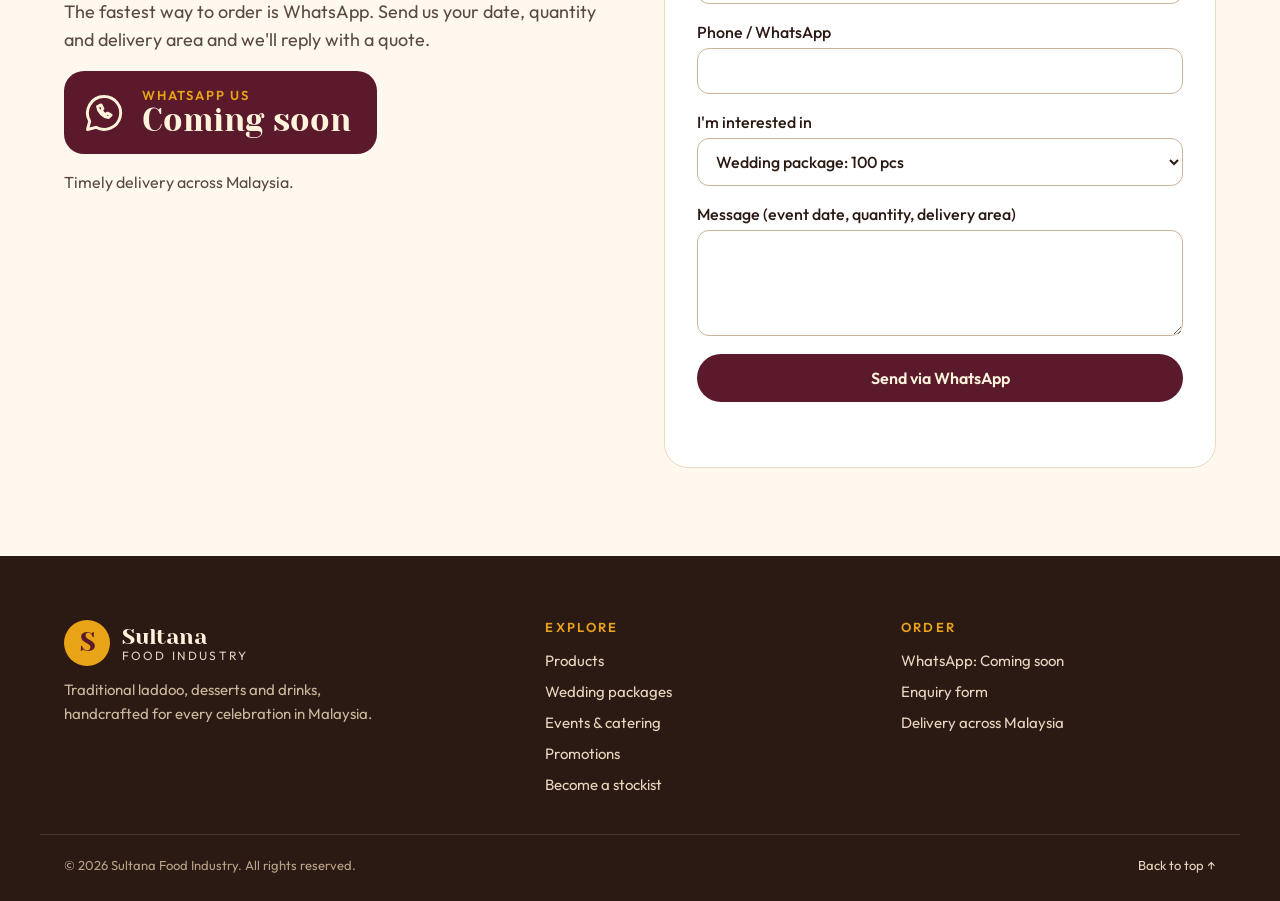
==== commit 3094dcb6: "Polish UI: sticky header, mobile menu, steps, animations, footer - Sticky header with shadow on scro" ====
--- a/index.html
+++ b/index.html
@@ -17,6 +17,7 @@
 <link rel="preconnect" href="https://fonts.gstatic.com" crossorigin>
 <link rel="stylesheet" href="https://fonts.googleapis.com/css2?family=Yeseva+One&family=Great+Vibes&family=Outfit:wght@400;500;600;700&display=swap">
 <link rel="stylesheet" href="styles.css">
+<script>document.documentElement.classList.add("js")</script>
 </head>
 <body>
 
@@ -34,22 +35,29 @@
   </div>
 </div>
 
-<header class="hero-wrap">
+<header class="site-header">
   <nav class="nav container" aria-label="Main">
     <a href="#top" class="brand">
       <span class="brand-mark" aria-hidden="true">S</span>
       <span class="brand-text"><span class="brand-name">Sultana</span><span class="brand-sub">FOOD INDUSTRY</span></span>
     </a>
-    <div class="nav-links">
-      <a href="#products">Products</a>
-      <a href="#packages">Packages</a>
-      <a href="#events">Events</a>
-      <a href="#promotions">Promotions</a>
-      <a href="#contact">Contact</a>
-    </div>
-    <a href="#contact" data-wa="" class="btn btn-gold">Order on WhatsApp</a>
+    <button type="button" class="menu-toggle" aria-expanded="false" aria-controls="nav-menu" aria-label="Open menu">
+      <span></span><span></span><span></span>
+    </button>
+    <div class="nav-menu" id="nav-menu">
+      <div class="nav-links">
+        <a href="#products">Products</a>
+        <a href="#packages">Packages</a>
+        <a href="#events">Events</a>
+        <a href="#promotions">Promotions</a>
+        <a href="#contact">Contact</a>
+      </div>
+      <a href="#contact" data-wa="" class="btn btn-gold">Order on WhatsApp</a>
+    </div>
   </nav>
-
+</header>
+
+<div class="hero-wrap">
   <section id="top" class="hero container two-col">
     <div class="stack-24">
       <span class="eyebrow eyebrow-gold">TRADITIONAL SWEETS · MADE IN MALAYSIA</span>
@@ -59,13 +67,19 @@
         <a href="#products" class="btn btn-gold btn-lg">See Our Sweets</a>
         <a href="#packages" class="btn btn-outline btn-lg">Wedding Packages</a>
       </div>
+      <ul class="hero-points">
+        <li>Laddoo &amp; gift boxes</li>
+        <li>Desserts &amp; drinks</li>
+        <li>Event catering</li>
+      </ul>
     </div>
     <figure class="hero-photo">
       <img src="images/hero-laddoo.jpg" alt="Laddoo piled on a brass stand, surrounded by roses, jasmine and saffron" width="990" height="1313" fetchpriority="high">
+      <img class="hero-inset" src="images/gift-box-sultana.jpg" alt="" width="1000" height="789" loading="lazy">
       <figcaption class="hero-badge">Freshly<br>made<br>daily</figcaption>
     </figure>
   </section>
-</header>
+</div>
 
 <main>
   <section class="features band-cream" aria-label="Why choose us">
@@ -79,12 +93,12 @@
   </section>
 
   <section id="products" class="container section">
-    <div class="section-head">
+    <div class="reveal section-head">
       <span class="eyebrow">OUR LADDOO</span>
       <h2>Made the traditional way</h2>
       <p class="muted lead">Rolled by hand in small batches and packed the way you need it: on a tray, one by one as wedding favours, or in our signature gift box.</p>
     </div>
-    <div class="grid-products">
+    <div class="reveal grid-products">
       <article class="card">
         <img class="card-img" src="images/laddoo-platter.jpg" alt="Stack of fresh laddoo on a gold platter" loading="lazy" width="534" height="405">
         <div class="card-body">
@@ -111,12 +125,12 @@
       </article>
     </div>
 
-    <div class="section-head sub-head">
+    <div class="reveal section-head sub-head">
       <span class="eyebrow">DESSERTS &amp; DRINKS</span>
       <h2>Chilled, light &amp; refreshing</h2>
       <p class="muted lead">Traditional pencuci mulut and drinks, made fresh every day and served by the bowl, glass or bulk for your majlis.</p>
     </div>
-    <div class="grid-feature">
+    <div class="reveal grid-feature">
       <article class="feature-card">
         <img src="images/lai-chee-kang.jpg" alt="Lai Chee Kang in a gold-rimmed glass bowl with lychee, longan, red dates and white fungus" loading="lazy" width="1000" height="915">
         <div class="feature-card-body">
@@ -140,12 +154,12 @@
 
   <section id="packages" class="packages">
     <div class="container section">
-      <div class="section-head center">
+      <div class="reveal section-head center">
         <span class="eyebrow eyebrow-gold">WEDDING &amp; EVENTS PACKAGES</span>
         <h2>Pick the size of your celebration</h2>
         <p class="lead on-dark">Every laddoo comes individually packed in a Thank You pouch. Tell us your date and we will confirm availability and price.</p>
       </div>
-      <div class="grid-packages">
+      <div class="reveal grid-packages">
         <article class="package">
           <p class="package-qty">100 <span>pcs</span></p>
           <p class="package-note">Perfect for small events</p>
@@ -166,6 +180,30 @@
     </div>
   </section>
 
+  <section id="how" class="container section">
+    <div class="reveal section-head center">
+      <span class="eyebrow">HOW TO ORDER</span>
+      <h2>Three simple steps</h2>
+    </div>
+    <ol class="reveal steps">
+      <li class="step">
+        <span class="step-num">1</span>
+        <h3>Tell us your event</h3>
+        <p class="muted">Send your date, quantity and delivery area on WhatsApp or through the form below.</p>
+      </li>
+      <li class="step">
+        <span class="step-num">2</span>
+        <h3>Confirm your order</h3>
+        <p class="muted">We reply with availability and a quote. Choose your packaging and lock in your date.</p>
+      </li>
+      <li class="step">
+        <span class="step-num">3</span>
+        <h3>We make &amp; deliver</h3>
+        <p class="muted">Freshly made and delivered on time, anywhere in Malaysia.</p>
+      </li>
+    </ol>
+  </section>
+
   <section id="events" class="events">
     <div class="events-banner">
       <img src="images/events-ballroom.jpg" alt="Ballroom dessert table with trays of laddoo, fruit punch bowls and floral arrangements" loading="lazy" width="1120" height="1056">
@@ -181,7 +219,7 @@
         </div>
       </div>
     </div>
-    <div class="container events-strip">
+    <div class="reveal container events-strip">
       <figure><img src="images/events-garden.jpg" alt="Outdoor sunset reception with laddoo towers and candelabras" loading="lazy" width="1155" height="1116"><figcaption>Garden receptions</figcaption></figure>
       <figure><img src="images/events-table.jpg" alt="Long banquet table with laddoo trays, Lai Chee Kang and orange drinks" loading="lazy" width="1130" height="1016"><figcaption>Banquet dessert tables</figcaption></figure>
       <figure><img src="images/gift-box-sultana.jpg" alt="Sultana gift box on a wedding table" loading="lazy" width="1000" height="789"><figcaption>Gifts for your guests</figcaption></figure>
@@ -190,12 +228,12 @@
 
   <section id="promotions" class="band-cream">
     <div class="container section">
-      <div class="section-head">
+      <div class="reveal section-head">
         <span class="eyebrow">PROMOTIONS</span>
         <h2>What's new at Sultana</h2>
         <p class="muted lead">Tap a poster to see it full size.</p>
       </div>
-      <div class="promo-grid">
+      <div class="reveal promo-grid">
         <button type="button" class="promo-card promo-wide" data-full="images/promo-every-celebration.jpg">
           <img src="images/promo-every-celebration.jpg" alt="Poster: Every celebration deserves something sweet" loading="lazy" width="1400" height="1045">
         </button>
@@ -260,9 +298,29 @@
 </main>
 
 <footer class="footer">
-  <div class="container footer-row">
-    <span class="footer-brand"><span class="brand-mark brand-mark-sm" aria-hidden="true">S</span> Sultana Food Industry</span>
-    <span>© 2026 Sultana Food Industry · Laddoo, desserts &amp; event catering, Malaysia</span>
+  <div class="container footer-grid">
+    <div class="footer-col footer-about">
+      <span class="footer-brand"><span class="brand-mark" aria-hidden="true">S</span><span class="brand-text"><span class="brand-name">Sultana</span><span class="brand-sub">FOOD INDUSTRY</span></span></span>
+      <p>Traditional laddoo, desserts and drinks, handcrafted for every celebration in Malaysia.</p>
+    </div>
+    <nav class="footer-col" aria-label="Footer">
+      <h2 class="footer-title">Explore</h2>
+      <a href="#products">Products</a>
+      <a href="#packages">Wedding packages</a>
+      <a href="#events">Events &amp; catering</a>
+      <a href="#promotions">Promotions</a>
+      <a href="#distributor">Become a stockist</a>
+    </nav>
+    <div class="footer-col">
+      <h2 class="footer-title">Order</h2>
+      <a href="#contact" data-wa="">WhatsApp: <span data-wa-display>Coming soon</span></a>
+      <a href="#contact">Enquiry form</a>
+      <span>Delivery across Malaysia</span>
+    </div>
+  </div>
+  <div class="container footer-bottom">
+    <span>© 2026 Sultana Food Industry. All rights reserved.</span>
+    <a href="#top">Back to top ↑</a>
   </div>
 </footer>
 
--- a/styles.css
+++ b/styles.css
@@ -15,7 +15,7 @@
 }
 
 * { box-sizing: border-box; }
-html { scroll-behavior: smooth; }
+html { scroll-behavior: smooth; scroll-padding-top: 76px; }
 body { margin: 0; background: var(--cream); color: var(--ink); font-family: var(--body); }
 a { color: var(--maroon); }
 a:hover { color: var(--maroon-dark); }
@@ -59,8 +59,11 @@
 .btn-row { display: flex; flex-wrap: wrap; gap: 14px; }
 
 /* Header / hero */
-.hero-wrap { background: var(--maroon); color: var(--on-maroon); }
-.nav { padding-top: 18px; padding-bottom: 18px; display: flex; flex-wrap: wrap; align-items: center; justify-content: space-between; gap: 16px; }
+.site-header { position: sticky; top: 0; z-index: 20; background: rgba(91,26,43,.96); backdrop-filter: blur(8px); color: var(--on-maroon); transition: box-shadow .25s ease; }
+.site-header.is-scrolled { box-shadow: 0 8px 30px rgba(20,8,10,.35); }
+.hero-wrap { position: relative; overflow: hidden; background: radial-gradient(900px 500px at 85% 20%, rgba(232,163,23,.18), transparent 60%), radial-gradient(700px 500px at 0% 100%, rgba(255,243,220,.06), transparent 60%), var(--maroon); color: var(--on-maroon); }
+.hero-wrap::before { content: ""; position: absolute; inset: 0; opacity: .07; pointer-events: none; background-image: url("data:image/svg+xml,%3Csvg xmlns='http://www.w3.org/2000/svg' width='60' height='60' viewBox='0 0 60 60'%3E%3Cpath d='M30 4 L34 26 L56 30 L34 34 L30 56 L26 34 L4 30 L26 26Z' fill='none' stroke='%23E8A317' stroke-width='1'/%3E%3C/svg%3E"); }
+.nav { padding-top: 14px; padding-bottom: 14px; display: flex; flex-wrap: wrap; align-items: center; justify-content: space-between; gap: 16px; }
 .brand { display: flex; align-items: center; gap: 12px; color: var(--on-maroon); text-decoration: none; }
 .brand:hover { color: var(--on-maroon); }
 .brand-mark { width: 46px; height: 46px; border-radius: 50%; background: var(--gold); color: var(--maroon); display: flex; align-items: center; justify-content: center; font-family: var(--display); font-size: 26px; line-height: 1; padding-bottom: 2px; }
@@ -68,18 +71,31 @@
 .brand-text { display: flex; flex-direction: column; line-height: 1.1; }
 .brand-name { font-family: var(--display); font-size: 22px; }
 .brand-sub { font-size: 12px; letter-spacing: 0.18em; opacity: 0.85; }
-.nav-links { display: flex; flex-wrap: wrap; gap: 8px 24px; font-size: 15px; font-weight: 500; }
+.nav-menu { display: flex; align-items: center; gap: 32px; }
+.nav-links { display: flex; flex-wrap: wrap; gap: 8px 26px; font-size: 15px; font-weight: 500; }
+.nav-links a { position: relative; }
+.nav-links a::after { content: ""; position: absolute; left: 0; right: 100%; bottom: 4px; height: 2px; background: var(--gold); transition: right .25s ease; }
+.nav-links a:hover::after { right: 0; }
+.menu-toggle { display: none; width: 44px; height: 44px; border: 1px solid rgba(255,243,220,.35); border-radius: 12px; background: transparent; cursor: pointer; flex-direction: column; align-items: center; justify-content: center; gap: 5px; }
+.menu-toggle span { display: block; width: 20px; height: 2px; background: var(--on-maroon); border-radius: 2px; transition: transform .25s ease, opacity .25s ease; }
+.menu-toggle[aria-expanded="true"] span:nth-child(1) { transform: translateY(7px) rotate(45deg); }
+.menu-toggle[aria-expanded="true"] span:nth-child(2) { opacity: 0; }
+.menu-toggle[aria-expanded="true"] span:nth-child(3) { transform: translateY(-7px) rotate(-45deg); }
 .nav-links a { color: var(--on-maroon); text-decoration: none; padding: 10px 0; }
 .nav-links a:hover { color: var(--gold); }
 
-.hero { padding-top: 72px; padding-bottom: 96px; }
+.hero { position: relative; padding-top: 80px; padding-bottom: 110px; }
 .hero h1 { font-size: clamp(40px, 5vw, 64px); line-height: 1.08; }
 .hero-lead { font-size: 19px; line-height: 1.6; color: var(--on-maroon-soft); max-width: 520px; }
 
 /* Hero photo */
 .script { display: block; font-family: 'Great Vibes', cursive; color: var(--gold); font-size: 1.05em; line-height: 1.1; }
 .hero-photo { position: relative; margin: 0; }
-.hero-photo img { display: block; width: 100%; height: auto; aspect-ratio: 4 / 4.4; max-height: 620px; object-fit: cover; border-radius: 28px; border: 3px solid var(--gold); box-shadow: 0 24px 60px rgba(0,0,0,.35); }
+.hero-photo > img:first-child { display: block; width: 100%; height: auto; aspect-ratio: 4 / 4.4; max-height: 620px; object-fit: cover; border-radius: 28px; border: 3px solid var(--gold); box-shadow: 0 24px 60px rgba(0,0,0,.35); }
+.hero-inset { position: absolute; left: -48px; bottom: -40px; width: 46%; aspect-ratio: 4 / 3; height: auto; object-fit: cover; border-radius: 20px; border: 5px solid var(--maroon); box-shadow: 0 20px 40px rgba(0,0,0,.4); }
+.hero-points { list-style: none; margin: 8px 0 0; padding: 0; display: flex; flex-wrap: wrap; gap: 10px 28px; font-size: 15px; color: var(--on-maroon-soft); }
+.hero-points li { display: flex; align-items: center; gap: 10px; }
+.hero-points li::before { content: ""; width: 8px; height: 8px; background: var(--gold); transform: rotate(45deg); }
 .hero-badge { position: absolute; top: -18px; right: -10px; background: var(--maroon-dark); border: 2px solid var(--gold); color: var(--on-maroon); font-weight: 600; font-size: 14px; letter-spacing: .08em; text-transform: uppercase; text-align: center; line-height: 1.3; padding: 16px 18px; border-radius: 18px; transform: rotate(4deg); }
 
 /* Feature strip */
@@ -89,9 +105,14 @@
 .feature-list svg { flex: none; width: 44px; height: 44px; padding: 10px; border-radius: 50%; background: var(--maroon); stroke: var(--gold); fill: none; stroke-width: 1.8; stroke-linecap: round; stroke-linejoin: round; }
 
 /* Products */
-.section-head { display: flex; flex-direction: column; gap: 12px; margin-bottom: 40px; max-width: 640px; }
+.section-head { display: flex; flex-direction: column; gap: 12px; margin-bottom: 44px; max-width: 640px; }
+.section-head h2::after { content: ""; display: block; width: 72px; height: 10px; margin-top: 16px; background: linear-gradient(var(--gold), var(--gold)) left center / 30px 2px no-repeat, linear-gradient(var(--gold), var(--gold)) right center / 30px 2px no-repeat, radial-gradient(circle, var(--gold) 3px, transparent 3.5px) center / 10px 10px no-repeat; }
+.section-head.center h2::after { margin-left: auto; margin-right: auto; }
 .grid-products { display: grid; grid-template-columns: repeat(auto-fit, minmax(min(280px, 100%), 1fr)); gap: 28px; }
-.card { background: #fff; border-radius: 24px; overflow: hidden; border: 1px solid var(--line); display: flex; flex-direction: column; }
+.card { background: #fff; border-radius: 24px; overflow: hidden; border: 1px solid var(--line); display: flex; flex-direction: column; transition: transform .3s ease, box-shadow .3s ease; }
+.card:hover, .feature-card:hover { transform: translateY(-6px); box-shadow: 0 22px 44px rgba(91,26,43,.14); }
+.card-img, .feature-card img { transition: transform .5s ease; }
+.card:hover .card-img, .feature-card:hover img { transform: scale(1.04); }
 .card-img { display: block; width: 100%; height: auto; aspect-ratio: 4 / 3; object-fit: cover; }
 .card-body { padding: 24px; display: flex; flex-direction: column; gap: 10px; flex-grow: 1; }
 .card h3 { font-family: var(--display); font-size: 26px; font-weight: 400; color: var(--maroon); }
@@ -113,13 +134,23 @@
 /* Desserts & drinks */
 .sub-head { margin-top: 96px; }
 .grid-feature { display: grid; grid-template-columns: repeat(auto-fit, minmax(min(460px, 100%), 1fr)); gap: 28px; }
-.feature-card { display: grid; grid-template-columns: 1fr 1fr; background: #fff; border: 1px solid var(--line); border-radius: 24px; overflow: hidden; }
+.feature-card { display: grid; grid-template-columns: 1fr 1fr; background: #fff; border: 1px solid var(--line); border-radius: 24px; overflow: hidden; transition: transform .3s ease, box-shadow .3s ease; }
 .feature-card { grid-template-rows: 460px; }
 .feature-card img { width: 100%; height: 100%; max-height: 460px; min-height: 100%; object-fit: cover; display: block; }
 .feature-card .img-tall { object-position: center 30%; }
 .feature-card-body { padding: 28px; display: flex; flex-direction: column; gap: 12px; justify-content: center; }
 .feature-card h3 { font-family: var(--display); font-weight: 400; font-size: 30px; color: var(--maroon); }
 .tagline { font-size: 13px; letter-spacing: .16em; text-transform: uppercase; color: #8A6417; font-weight: 600; }
+
+/* How to order */
+.steps { list-style: none; margin: 0; padding: 0; display: grid; grid-template-columns: repeat(auto-fit, minmax(min(260px, 100%), 1fr)); gap: 28px; counter-reset: none; }
+.step { position: relative; background: #fff; border: 1px solid var(--line); border-radius: 24px; padding: 36px 28px 30px; display: flex; flex-direction: column; gap: 10px; }
+.step-num { width: 56px; height: 56px; border-radius: 50%; background: var(--maroon); color: var(--gold); display: flex; align-items: center; justify-content: center; font-family: var(--display); font-size: 26px; margin-bottom: 8px; box-shadow: 0 0 0 6px var(--cream-2); }
+.step h3 { font-size: 21px; font-weight: 600; }
+
+/* Scroll reveal */
+.js .reveal { opacity: 0; transform: translateY(28px); transition: opacity .7s ease, transform .7s ease; }
+.js .reveal.is-visible { opacity: 1; transform: none; }
 
 /* Events */
 .events { background: var(--maroon-dark); color: var(--on-maroon); padding-bottom: 72px; }
@@ -182,12 +213,28 @@
 .wa-float svg { width: 32px; height: 32px; stroke-width: 1.8; }
 
 /* Footer */
-.footer { background: var(--ink); color: #E9D6BF; }
-.footer a { color: var(--gold); }
-.footer-brand { display: inline-flex; align-items: center; gap: 10px; }
-.footer-row { padding-top: 40px; padding-bottom: 40px; display: flex; flex-wrap: wrap; justify-content: space-between; gap: 20px; font-size: 14px; }
+.footer { background: var(--ink); color: #E9D6BF; font-size: 15px; }
+.footer a { color: #E9D6BF; text-decoration: none; }
+.footer a:hover { color: var(--gold); }
+.footer-grid { padding-top: 64px; padding-bottom: 40px; display: grid; grid-template-columns: 1.4fr 1fr 1fr; gap: 40px; }
+.footer-col { display: flex; flex-direction: column; gap: 12px; }
+.footer-about p { max-width: 340px; line-height: 1.6; color: #CDB79C; }
+.footer-brand { display: inline-flex; align-items: center; gap: 12px; color: var(--on-maroon); }
+.footer-title { font-family: var(--body); font-size: 13px; letter-spacing: .18em; text-transform: uppercase; color: var(--gold); font-weight: 600; margin-bottom: 4px; }
+.footer-bottom { border-top: 1px solid rgba(233,214,191,.15); padding-top: 22px; padding-bottom: 28px; display: flex; flex-wrap: wrap; justify-content: space-between; gap: 12px; font-size: 13px; color: #B9A288; }
 
 a:focus-visible, .btn:focus-visible { outline: 3px solid var(--gold); outline-offset: 3px; }
+
+@media (max-width: 960px) {
+  .menu-toggle { display: inline-flex; }
+  .nav-menu { position: absolute; left: 0; right: 0; top: 100%; background: var(--maroon); flex-direction: column; align-items: stretch; gap: 16px; padding: 8px 24px 24px; border-top: 1px solid rgba(255,243,220,.12); box-shadow: 0 20px 30px rgba(20,8,10,.35); display: none; }
+  .nav-menu.is-open { display: flex; }
+  .nav-links { flex-direction: column; gap: 0; font-size: 17px; }
+  .nav-links a { padding: 14px 0; border-bottom: 1px solid rgba(255,243,220,.1); }
+  .nav-links a::after { display: none; }
+  .footer-grid { grid-template-columns: 1fr 1fr; }
+  .footer-about { grid-column: 1 / -1; }
+}
 
 @media (max-width: 860px) {
   .promo-grid { grid-template-columns: repeat(2, 1fr); grid-auto-rows: 180px; }
@@ -196,7 +243,11 @@
 }
 
 @media (max-width: 640px) {
-  .hero-badge { right: 8px; top: -14px; font-size: 12px; padding: 12px 14px; }
+  .hero-inset { position: absolute; left: -48px; bottom: -40px; width: 46%; aspect-ratio: 4 / 3; height: auto; object-fit: cover; border-radius: 20px; border: 5px solid var(--maroon); box-shadow: 0 20px 40px rgba(0,0,0,.4); }
+.hero-points { list-style: none; margin: 8px 0 0; padding: 0; display: flex; flex-wrap: wrap; gap: 10px 28px; font-size: 15px; color: var(--on-maroon-soft); }
+.hero-points li { display: flex; align-items: center; gap: 10px; }
+.hero-points li::before { content: ""; width: 8px; height: 8px; background: var(--gold); transform: rotate(45deg); }
+.hero-badge { right: 8px; top: -14px; font-size: 12px; padding: 12px 14px; }
   .wa-number { font-size: 26px; }
   .feature-card { grid-template-columns: 1fr; grid-template-rows: 300px auto; }
   .feature-card img { height: 300px; min-height: 0; }
@@ -204,13 +255,14 @@
   .lightbox-close { top: 8px; right: 8px; }
   .container { padding-left: 16px; padding-right: 16px; }
   .section { padding-top: 64px; padding-bottom: 64px; }
-  .hero { padding-top: 40px; padding-bottom: 64px; }
+  .hero { padding-top: 40px; padding-bottom: 90px; }
   .form { padding: 22px; }
 }
 
 @media (prefers-reduced-motion: reduce) {
   html { scroll-behavior: auto; }
-  .btn, .promo-card img { transition: none; }
+  .btn, .promo-card img, .card, .feature-card, .card-img, .feature-card img { transition: none; }
+  .js .reveal { opacity: 1; transform: none; transition: none; }
   .promo-bar { white-space: normal; text-align: center; }
   .promo-track { animation: none; flex-wrap: wrap; justify-content: center; }
 }
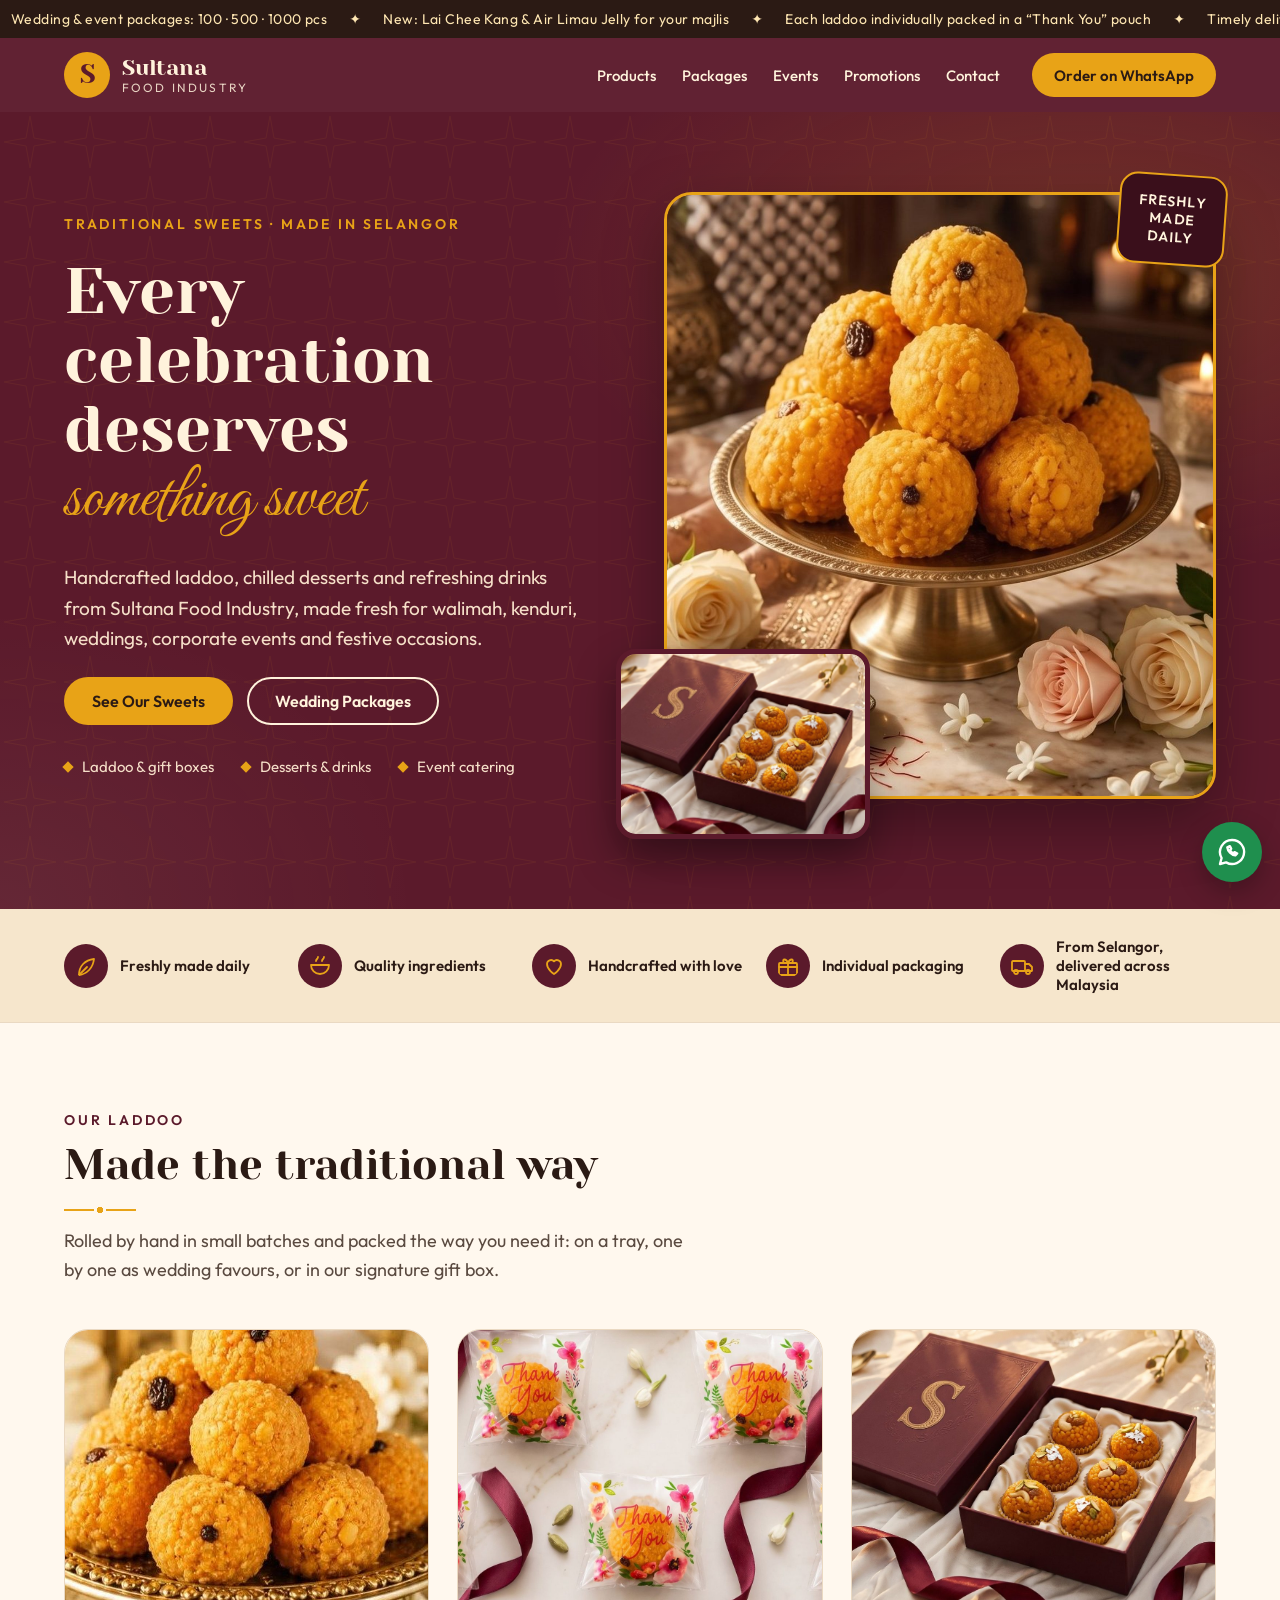
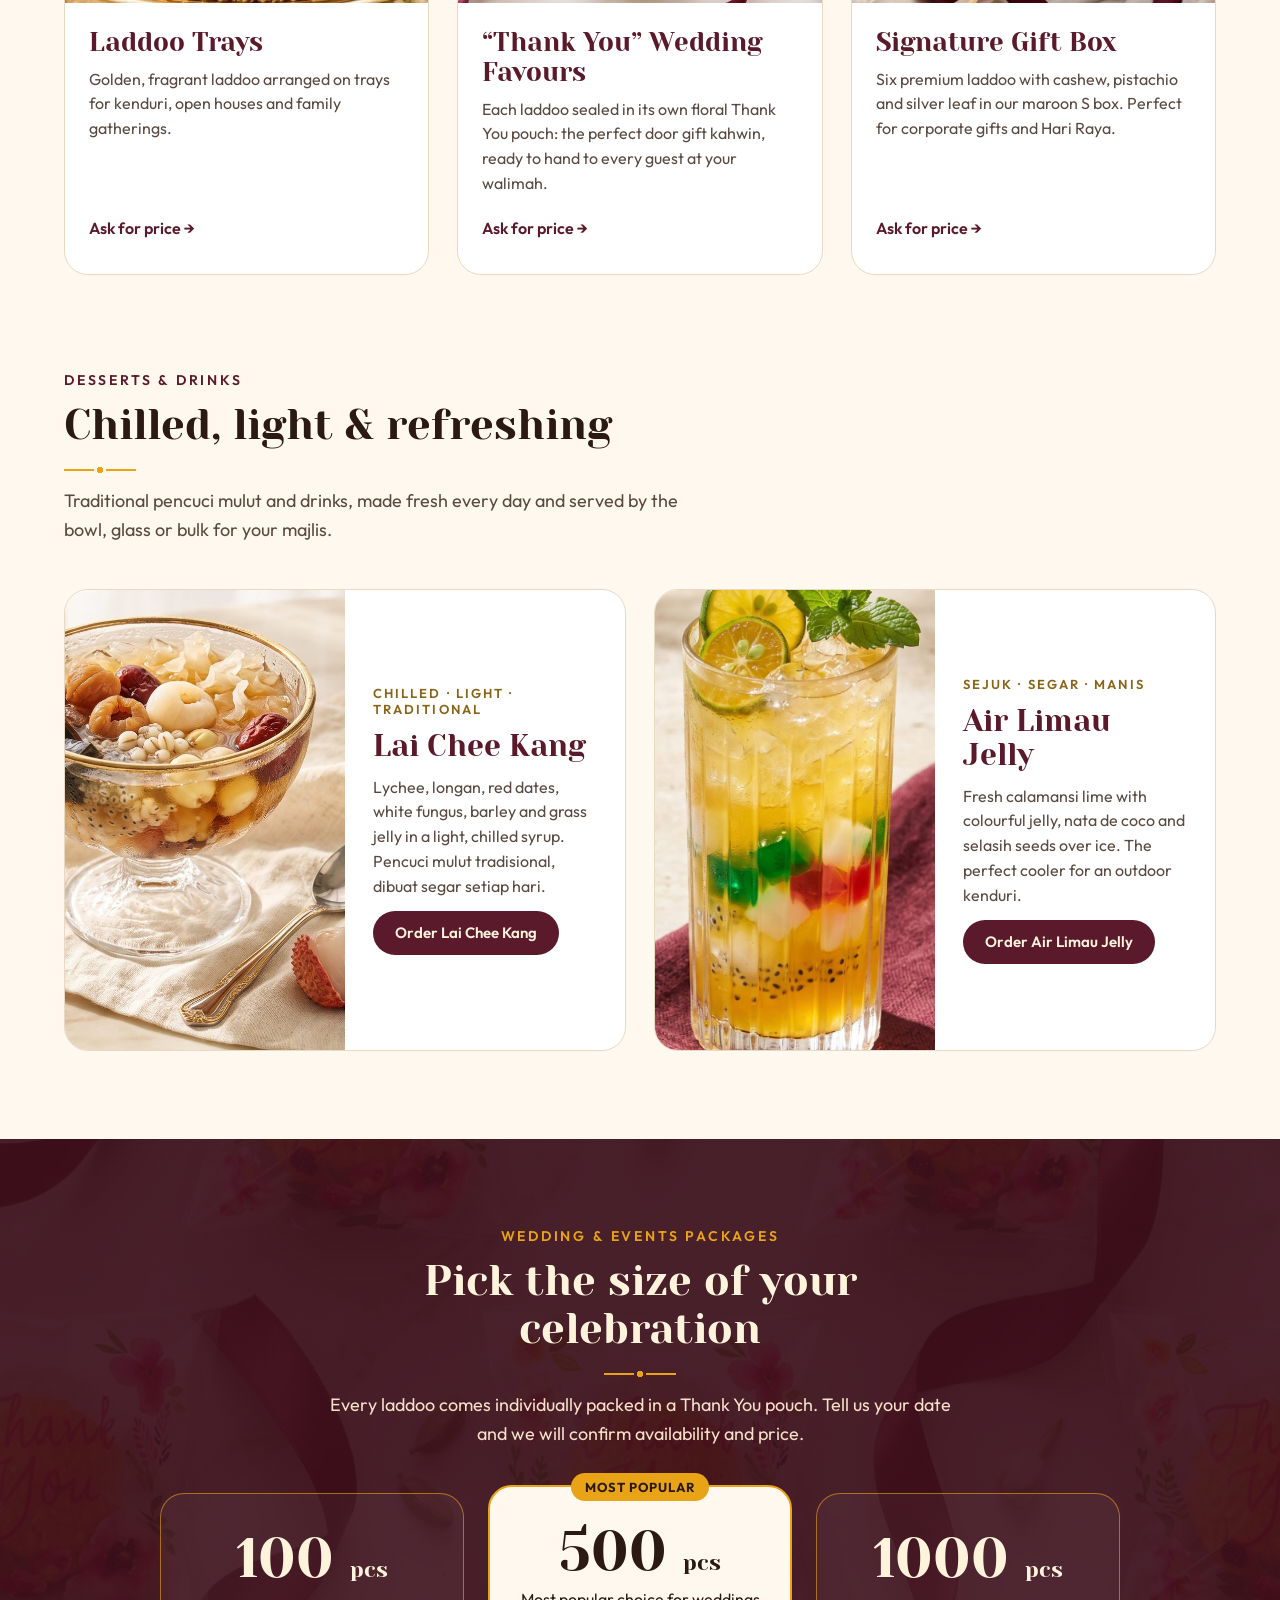
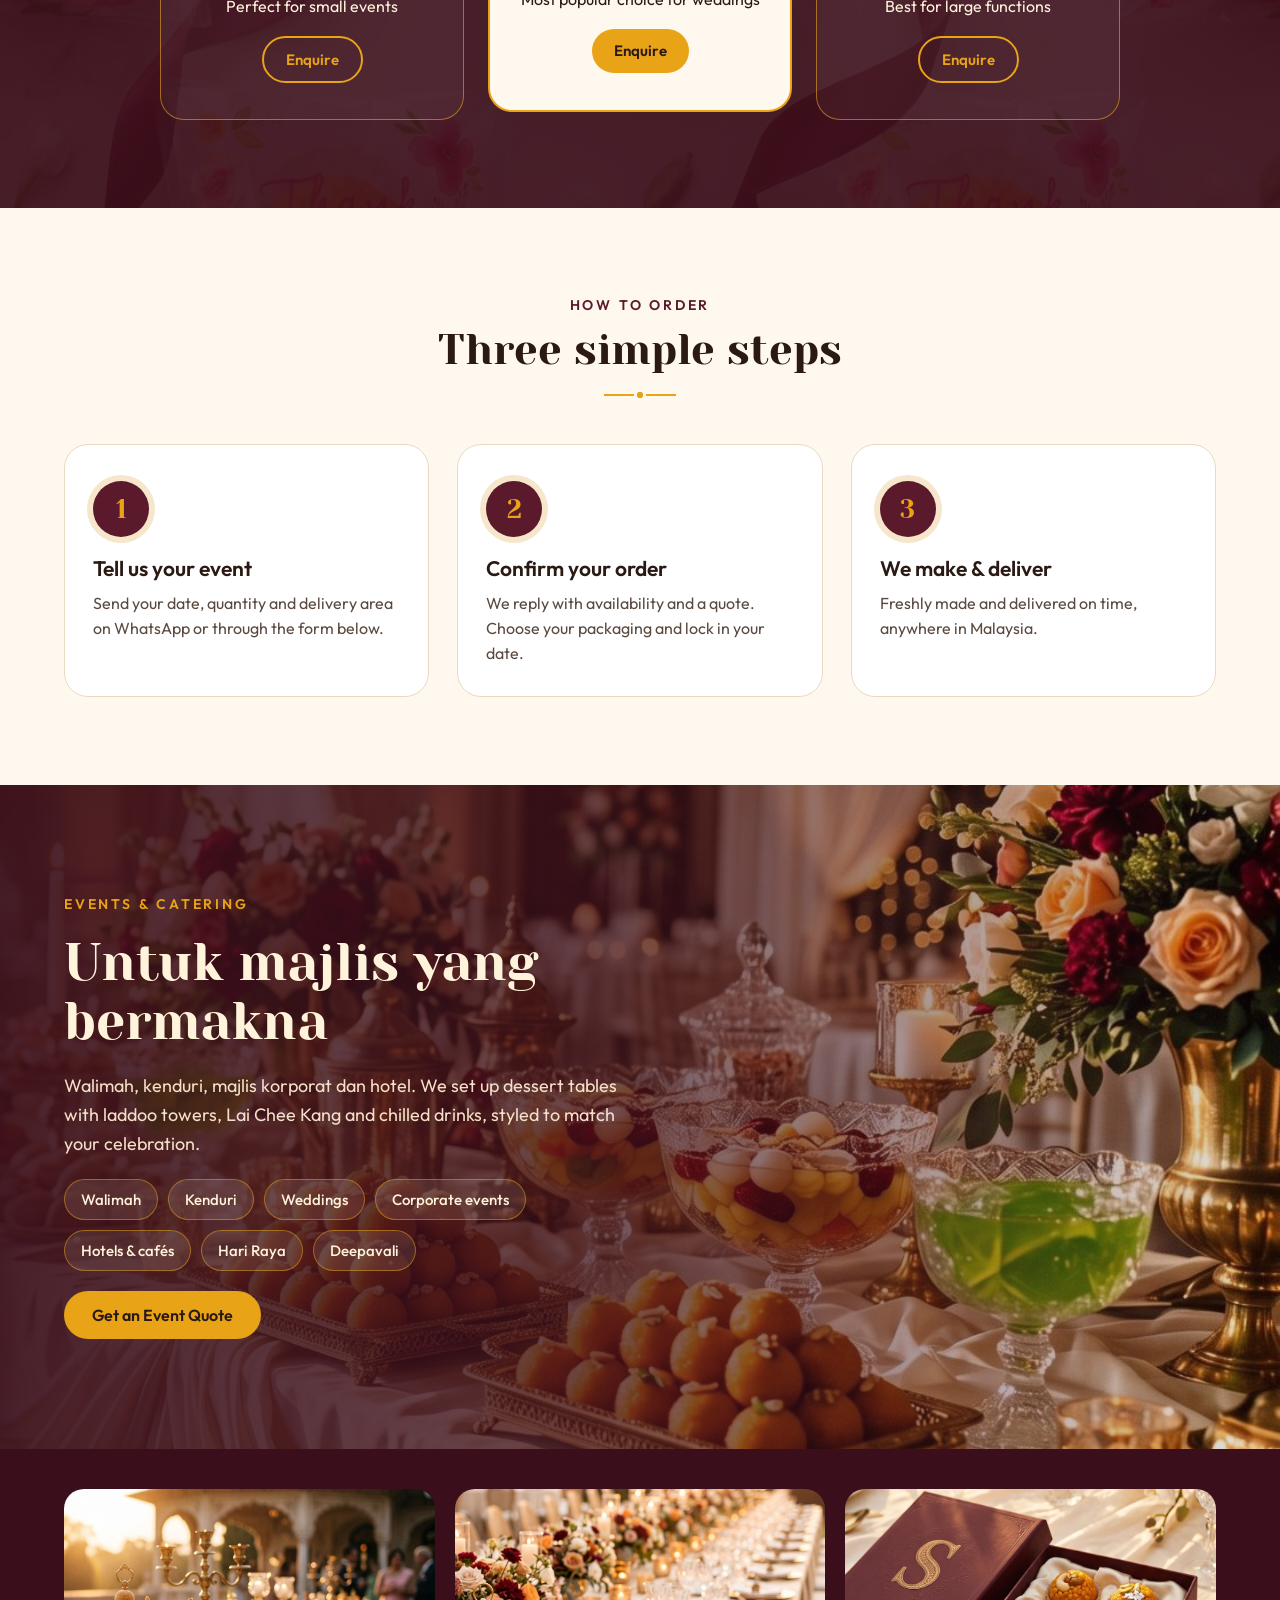
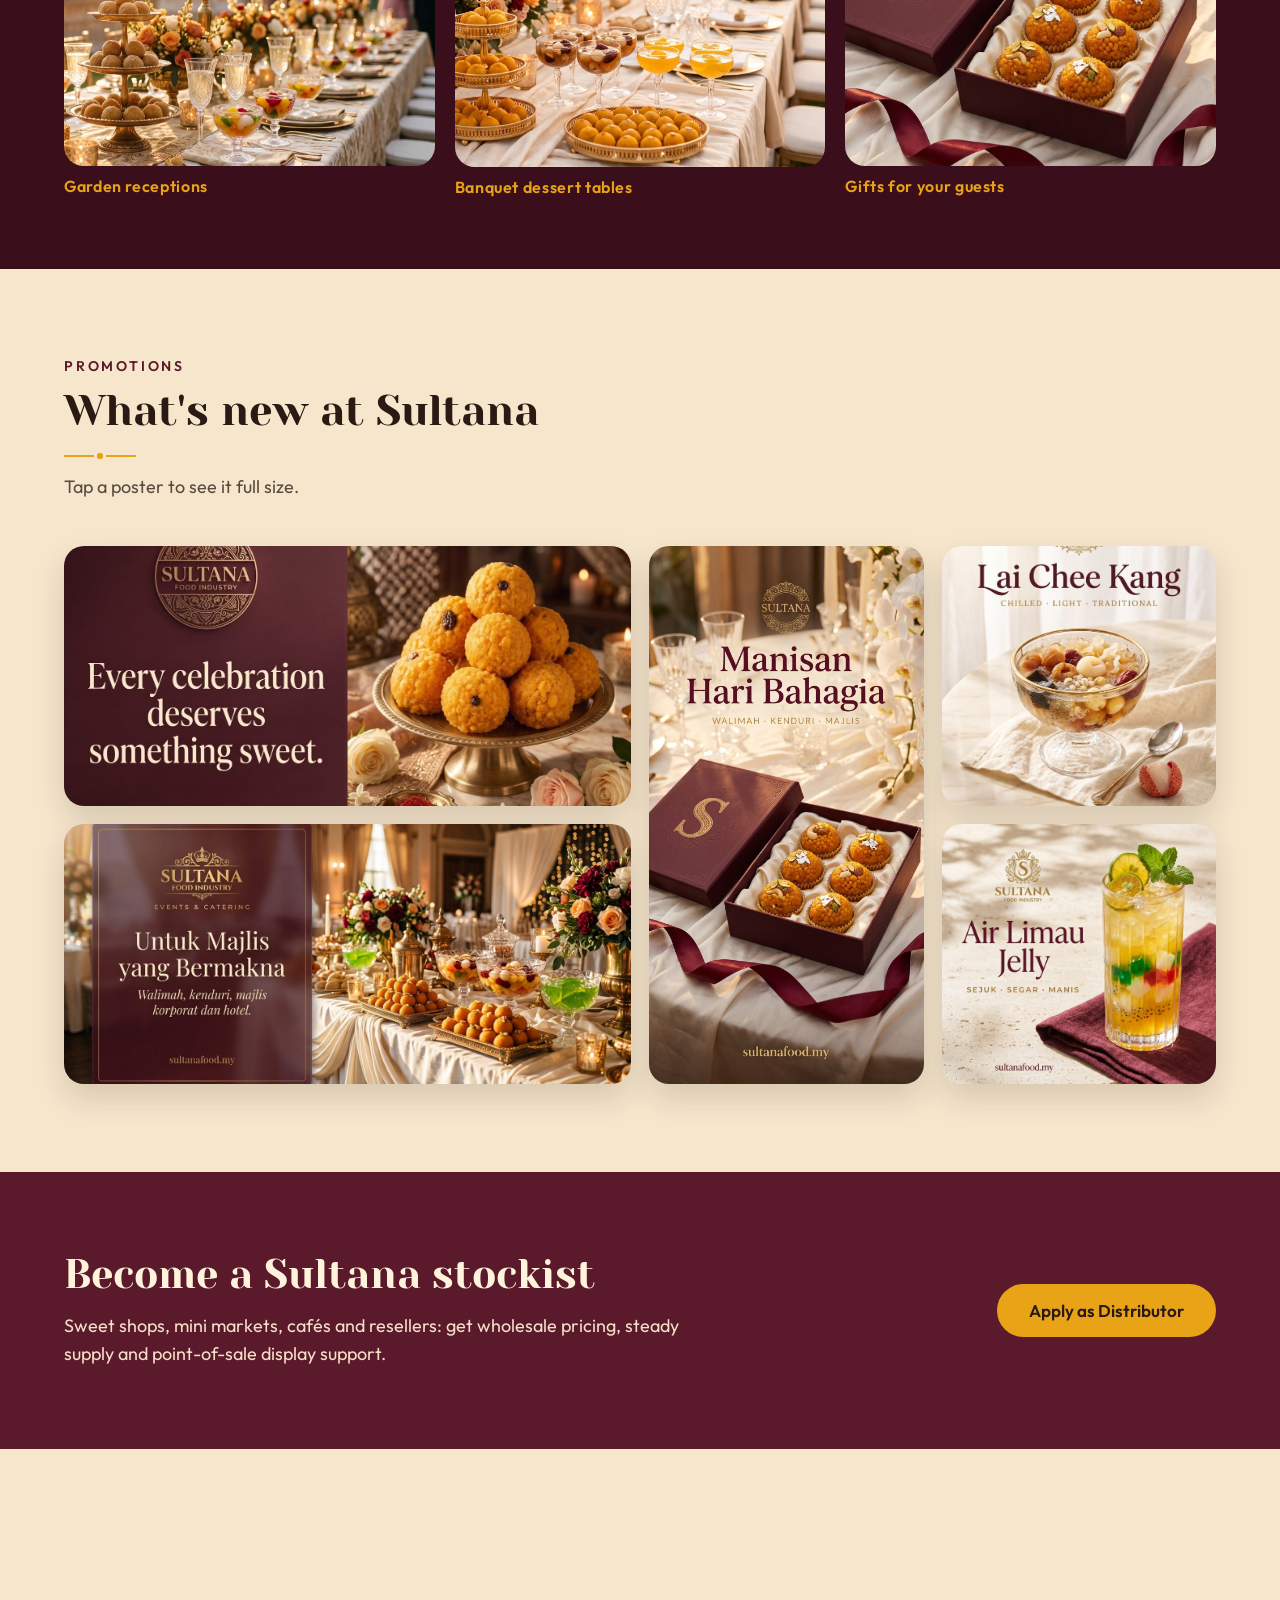
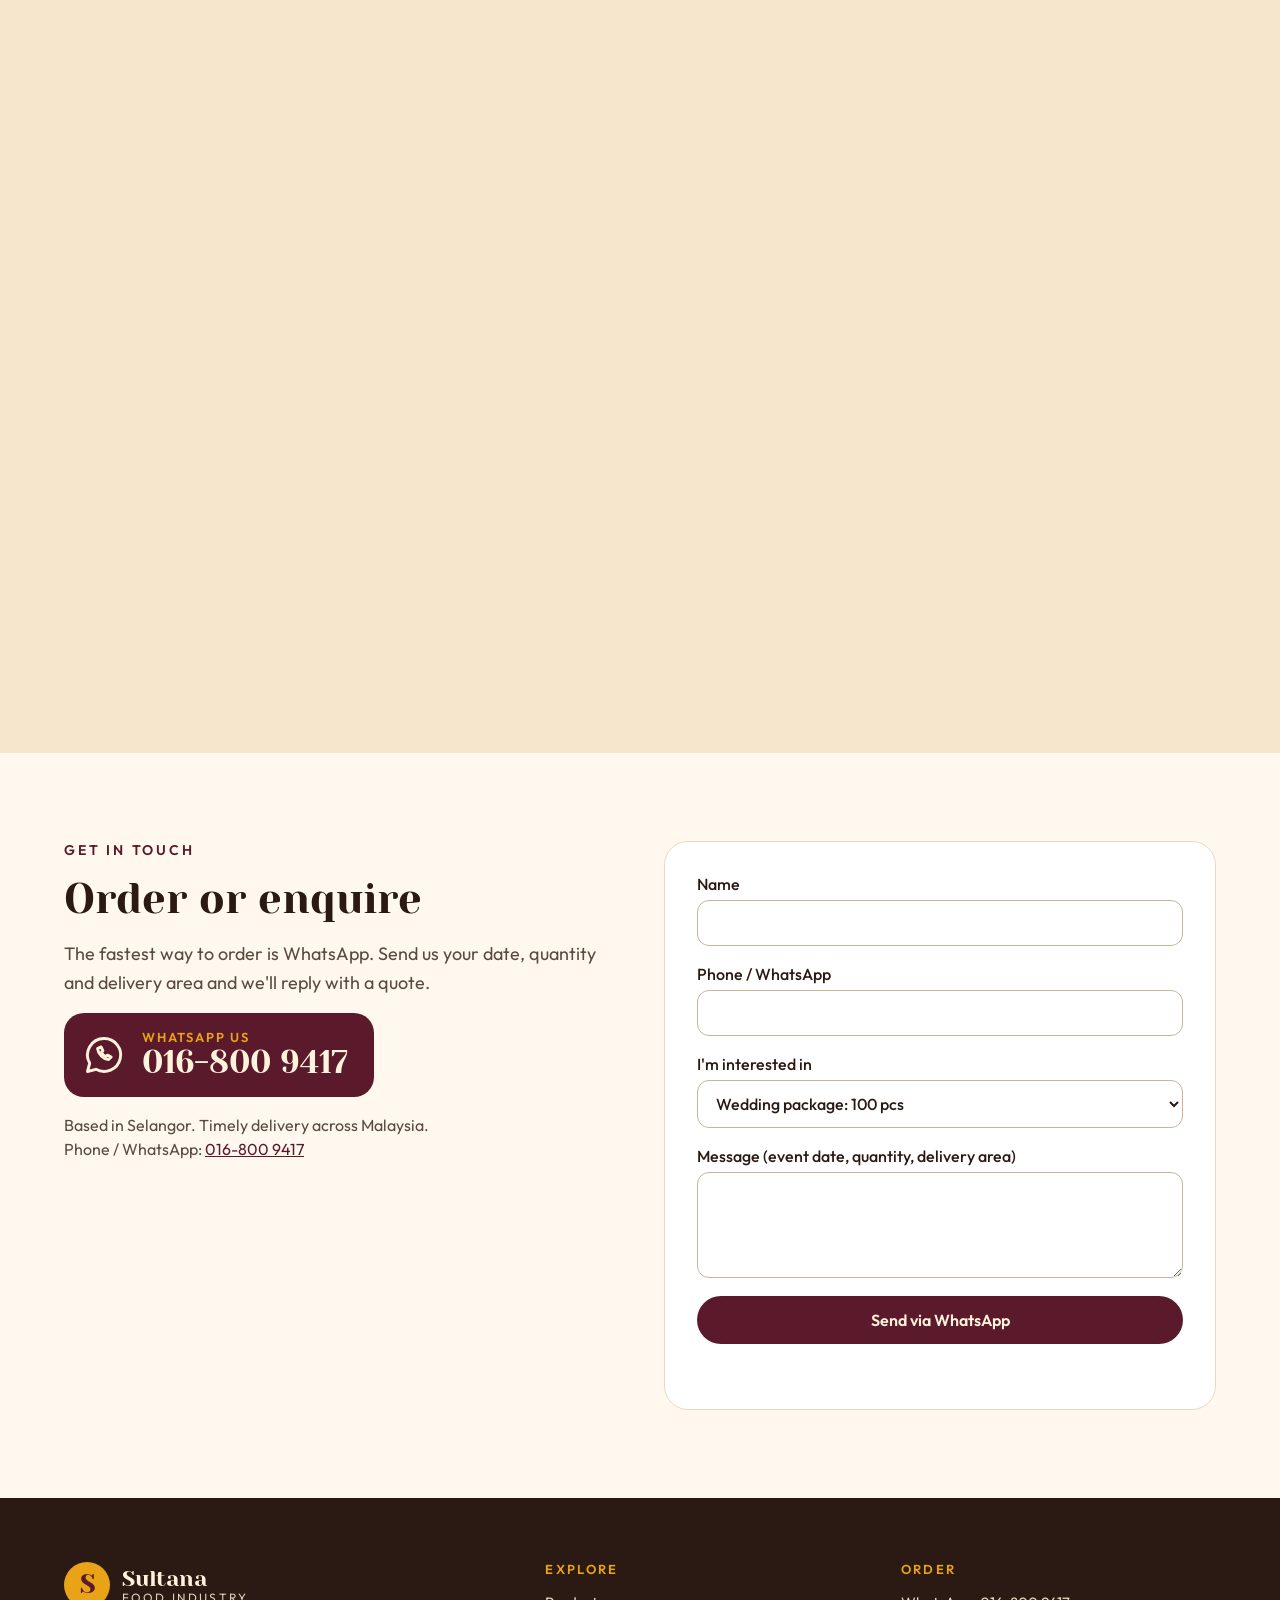
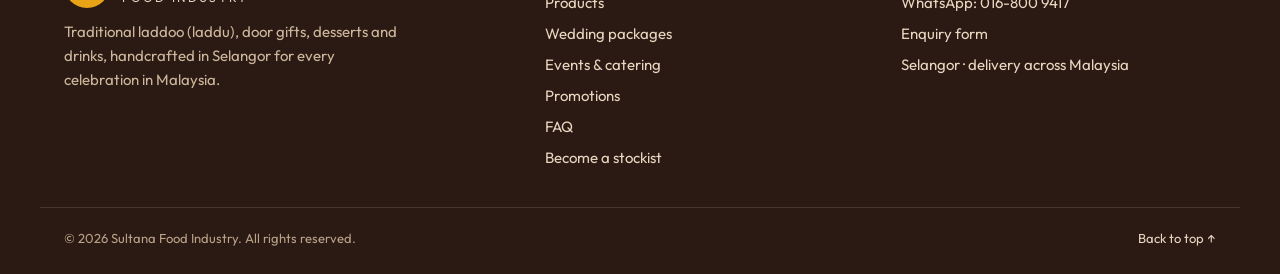
==== commit 373087b4: "Improve SEO, AI visibility and security headers - Title, description, canonical and social preview t" ====
--- a/index.html
+++ b/index.html
@@ -3,12 +3,21 @@
 <head>
 <meta charset="utf-8">
 <meta name="viewport" content="width=device-width, initial-scale=1">
-<title>Sultana Food Industry · Laddoo, Desserts &amp; Event Catering</title>
-<meta name="description" content="Sultana Food Industry: traditional laddoo, wedding favours, gift boxes, Lai Chee Kang and Air Limau Jelly, plus dessert catering for walimah, kenduri, corporate events and hotels across Malaysia.">
+<title>Sultana Food Industry · Laddoo, Door Gift Kahwin &amp; Dessert Catering, Selangor</title>
+<meta name="description" content="Traditional laddoo (laddu) from Selangor: Thank You wedding favours and door gifts for kahwin, gift boxes, Lai Chee Kang, Air Limau Jelly and dessert catering for walimah, kenduri and events. Delivery across Malaysia. Order on WhatsApp 016-800 9417.">
+<link rel="canonical" href="https://sultanafood.com/">
 <meta name="theme-color" content="#5B1A2B">
+<meta property="og:type" content="website">
+<meta property="og:url" content="https://sultanafood.com/">
+<meta property="og:site_name" content="Sultana Food Industry">
+<meta property="og:locale" content="en_MY">
 <meta property="og:title" content="Sultana Food Industry: every celebration deserves something sweet">
 <meta property="og:description" content="Traditional laddoo, wedding favours, gift boxes and chilled desserts for walimah, kenduri and events across Malaysia.">
-<meta property="og:image" content="/images/promo-every-celebration.jpg">
+<meta property="og:image" content="https://sultanafood.com/images/promo-every-celebration.jpg">
+<meta property="og:image:width" content="1400">
+<meta property="og:image:height" content="1045">
+<meta property="og:image:alt" content="Sultana Food Industry: every celebration deserves something sweet">
+<meta name="twitter:card" content="summary_large_image">
 <link rel="icon" href="/favicon.ico" sizes="any">
 <link rel="icon" type="image/svg+xml" href="/favicon.svg">
 <link rel="icon" type="image/png" sizes="32x32" href="/favicon-32x32.png">
@@ -17,6 +26,173 @@
 <link rel="preconnect" href="https://fonts.gstatic.com" crossorigin>
 <link rel="stylesheet" href="https://fonts.googleapis.com/css2?family=Yeseva+One&family=Great+Vibes&family=Outfit:wght@400;500;600;700&display=swap">
 <link rel="stylesheet" href="styles.css">
+<script type="application/ld+json">
+{
+ "@context": "https://schema.org",
+ "@type": "FoodEstablishment",
+ "@id": "https://sultanafood.com/#business",
+ "name": "Sultana Food Industry",
+ "url": "https://sultanafood.com/",
+ "logo": "https://sultanafood.com/apple-touch-icon.png",
+ "image": [
+  "https://sultanafood.com/images/hero-laddoo.jpg",
+  "https://sultanafood.com/images/gift-box-sultana.jpg",
+  "https://sultanafood.com/images/promo-every-celebration.jpg"
+ ],
+ "description": "Traditional handmade laddoo, Thank You wedding favours (door gifts), gift boxes, Lai Chee Kang, Air Limau Jelly and dessert catering for walimah, kenduri, weddings, corporate events and hotels.",
+ "telephone": "+60168009417",
+ "address": {
+  "@type": "PostalAddress",
+  "addressRegion": "Selangor",
+  "addressCountry": "MY"
+ },
+ "areaServed": {
+  "@type": "Country",
+  "name": "Malaysia"
+ },
+ "servesCuisine": [
+  "Malaysian",
+  "Indian sweets",
+  "Desserts"
+ ],
+ "contactPoint": {
+  "@type": "ContactPoint",
+  "telephone": "+60168009417",
+  "contactType": "sales",
+  "areaServed": "MY",
+  "availableLanguage": [
+   "English",
+   "Malay"
+  ]
+ },
+ "hasOfferCatalog": {
+  "@type": "OfferCatalog",
+  "name": "Laddoo, desserts and catering",
+  "itemListElement": [
+   {
+    "@type": "Offer",
+    "itemOffered": {
+     "@type": "Product",
+     "name": "Laddoo Trays",
+     "description": "Golden, fragrant laddoo arranged on trays for kenduri, open houses and family gatherings."
+    }
+   },
+   {
+    "@type": "Offer",
+    "itemOffered": {
+     "@type": "Product",
+     "name": "Thank You Wedding Favours",
+     "description": "Laddoo individually sealed in floral Thank You pouches, as door gifts for walimah and weddings. Packages of 100, 500 and 1000 pcs."
+    }
+   },
+   {
+    "@type": "Offer",
+    "itemOffered": {
+     "@type": "Product",
+     "name": "Signature Gift Box",
+     "description": "Six premium laddoo with cashew, pistachio and silver leaf in a maroon gift box."
+    }
+   },
+   {
+    "@type": "Offer",
+    "itemOffered": {
+     "@type": "Product",
+     "name": "Lai Chee Kang",
+     "description": "Chilled dessert of lychee, longan, red dates, white fungus, barley and grass jelly in light syrup."
+    }
+   },
+   {
+    "@type": "Offer",
+    "itemOffered": {
+     "@type": "Product",
+     "name": "Air Limau Jelly",
+     "description": "Calamansi lime drink with colourful jelly, nata de coco and selasih seeds over ice."
+    }
+   },
+   {
+    "@type": "Offer",
+    "itemOffered": {
+     "@type": "Product",
+     "name": "Event dessert catering",
+     "description": "Dessert tables with laddoo towers, Lai Chee Kang and chilled drinks for walimah, kenduri, corporate events and hotels."
+    }
+   }
+  ]
+ }
+}
+</script>
+<script type="application/ld+json">
+{
+ "@context": "https://schema.org",
+ "@type": "FAQPage",
+ "mainEntity": [
+  {
+   "@type": "Question",
+   "name": "What does Sultana Food Industry sell?",
+   "acceptedAnswer": {
+    "@type": "Answer",
+    "text": "Traditional handmade laddoo (also spelled laddu or ladu) on trays, as individually packed Thank You wedding favours and in our Signature Gift Box, plus chilled desserts and drinks such as Lai Chee Kang and Air Limau Jelly, and dessert table catering for events."
+   }
+  },
+  {
+   "@type": "Question",
+   "name": "Where are you based and do you deliver?",
+   "acceptedAnswer": {
+    "@type": "Answer",
+    "text": "We are based in Selangor, Malaysia, and deliver across Malaysia. Tell us your delivery area when you enquire."
+   }
+  },
+  {
+   "@type": "Question",
+   "name": "Do you make laddoo door gifts for weddings (door gift kahwin)?",
+   "acceptedAnswer": {
+    "@type": "Answer",
+    "text": "Yes. Our Thank You wedding favours are laddoo sealed one by one in floral Thank You pouches, ready to give to every guest at your walimah or kenduri. Packages come in 100, 500 and 1000 pieces."
+   }
+  },
+  {
+   "@type": "Question",
+   "name": "How do I order?",
+   "acceptedAnswer": {
+    "@type": "Answer",
+    "text": "WhatsApp us at 016-800 9417 or use the enquiry form with your event date, quantity and delivery area. We reply with availability and a quote, then you confirm your order and date."
+   }
+  },
+  {
+   "@type": "Question",
+   "name": "How much do your laddoo and packages cost?",
+   "acceptedAnswer": {
+    "@type": "Answer",
+    "text": "Prices depend on the product, quantity, packaging, date and delivery area, so we quote each order. WhatsApp us at 016-800 9417 for a quote."
+   }
+  },
+  {
+   "@type": "Question",
+   "name": "Can I become a Sultana stockist or reseller?",
+   "acceptedAnswer": {
+    "@type": "Answer",
+    "text": "Yes. Sweet shops, mini markets, cafés and resellers can apply for wholesale pricing, steady supply and point-of-sale display support. Choose Becoming a distributor in the enquiry form or WhatsApp us."
+   }
+  },
+  {
+   "@type": "Question",
+   "name": "Boleh tempah laddoo untuk door gift kahwin?",
+   "acceptedAnswer": {
+    "@type": "Answer",
+    "text": "Boleh. Setiap laddoo dibungkus dalam pouch Thank You, sesuai sebagai cenderahati majlis kahwin, walimah dan kenduri. Pakej 100, 500 dan 1000 biji."
+   }
+  },
+  {
+   "@type": "Question",
+   "name": "Di mana Sultana Food Industry dan adakah anda menghantar?",
+   "acceptedAnswer": {
+    "@type": "Answer",
+    "text": "Kami berpangkalan di Selangor dan menghantar ke seluruh Malaysia. WhatsApp 016-800 9417 untuk tempahan."
+   }
+  }
+ ]
+}
+</script>
 <script>document.documentElement.classList.add("js")</script>
 </head>
 <body>
@@ -31,7 +207,7 @@
     <span aria-hidden="true">✦</span>
     <span>Timely delivery across Malaysia</span>
     <span aria-hidden="true">✦</span>
-    <a href="#contact" data-wa="">WhatsApp us to book your date</a>
+    <a href="https://wa.me/60168009417" data-wa="">WhatsApp us to book your date</a>
   </div>
 </div>
 
@@ -52,7 +228,7 @@
         <a href="#promotions">Promotions</a>
         <a href="#contact">Contact</a>
       </div>
-      <a href="#contact" data-wa="" class="btn btn-gold">Order on WhatsApp</a>
+      <a href="https://wa.me/60168009417" data-wa="" class="btn btn-gold">Order on WhatsApp</a>
     </div>
   </nav>
 </header>
@@ -60,7 +236,7 @@
 <div class="hero-wrap">
   <section id="top" class="hero container two-col">
     <div class="stack-24">
-      <span class="eyebrow eyebrow-gold">TRADITIONAL SWEETS · MADE IN MALAYSIA</span>
+      <span class="eyebrow eyebrow-gold">TRADITIONAL SWEETS · MADE IN SELANGOR</span>
       <h1>Every celebration deserves <span class="script">something sweet</span></h1>
       <p class="hero-lead">Handcrafted laddoo, chilled desserts and refreshing drinks from Sultana Food Industry, made fresh for walimah, kenduri, weddings, corporate events and festive occasions.</p>
       <div class="btn-row">
@@ -88,7 +264,7 @@
       <li><svg viewBox="0 0 24 24" aria-hidden="true"><path d="M3 11h18a9 9 0 0 1-18 0Z"/><path d="M8 7c0-2 2-2 2-4M14 7c0-2 2-2 2-4"/></svg>Quality ingredients</li>
       <li><svg viewBox="0 0 24 24" aria-hidden="true"><path d="M12 20s-7-4.4-7-10a4 4 0 0 1 7-2.6A4 4 0 0 1 19 10c0 5.6-7 10-7 10Z"/></svg>Handcrafted with love</li>
       <li><svg viewBox="0 0 24 24" aria-hidden="true"><rect x="3" y="9" width="18" height="12" rx="1"/><path d="M3 13h18M12 9v12M12 9C10 4 6 5 7.5 8M12 9c2-5 6-4 4.5-1"/></svg>Individual packaging</li>
-      <li><svg viewBox="0 0 24 24" aria-hidden="true"><rect x="2" y="7" width="13" height="10" rx="1"/><path d="M15 10h4l3 3v4h-7"/><circle cx="6" cy="18" r="2"/><circle cx="18" cy="18" r="2"/></svg>Delivery across Malaysia</li>
+      <li><svg viewBox="0 0 24 24" aria-hidden="true"><rect x="2" y="7" width="13" height="10" rx="1"/><path d="M15 10h4l3 3v4h-7"/><circle cx="6" cy="18" r="2"/><circle cx="18" cy="18" r="2"/></svg>From Selangor, delivered across Malaysia</li>
     </ul>
   </section>
 
@@ -104,15 +280,15 @@
         <div class="card-body">
           <h3>Laddoo Trays</h3>
           <p class="muted">Golden, fragrant laddoo arranged on trays for kenduri, open houses and family gatherings.</p>
-          <a href="#contact" data-wa="Hi Sultana, I'd like to order a laddoo tray." class="link-order">Ask for price →</a>
+          <a href="https://wa.me/60168009417" data-wa="Hi Sultana, I'd like to order a laddoo tray." class="link-order">Ask for price →</a>
         </div>
       </article>
       <article class="card">
         <img class="card-img" src="images/thank-you-favours.jpg" alt="Laddoo in floral Thank You pouches on marble with a burgundy ribbon" loading="lazy" width="1000" height="800">
         <div class="card-body">
           <h3>“Thank You” Wedding Favours</h3>
-          <p class="muted">Each laddoo sealed in its own floral Thank You pouch, ready to hand to every guest at your walimah.</p>
-          <a href="#contact" data-wa="Hi Sultana, I'd like to order Thank You wedding favours." class="link-order">Ask for price →</a>
+          <p class="muted">Each laddoo sealed in its own floral Thank You pouch: the perfect door gift kahwin, ready to hand to every guest at your walimah.</p>
+          <a href="https://wa.me/60168009417" data-wa="Hi Sultana, I'd like to order Thank You wedding favours." class="link-order">Ask for price →</a>
         </div>
       </article>
       <article class="card">
@@ -120,7 +296,7 @@
         <div class="card-body">
           <h3>Signature Gift Box</h3>
           <p class="muted">Six premium laddoo with cashew, pistachio and silver leaf in our maroon S box. Perfect for corporate gifts and Hari Raya.</p>
-          <a href="#contact" data-wa="Hi Sultana, I'd like to order Signature Gift Boxes." class="link-order">Ask for price →</a>
+          <a href="https://wa.me/60168009417" data-wa="Hi Sultana, I'd like to order Signature Gift Boxes." class="link-order">Ask for price →</a>
         </div>
       </article>
     </div>
@@ -137,7 +313,7 @@
           <p class="tagline">Chilled · Light · Traditional</p>
           <h3>Lai Chee Kang</h3>
           <p class="muted">Lychee, longan, red dates, white fungus, barley and grass jelly in a light, chilled syrup. Pencuci mulut tradisional, dibuat segar setiap hari.</p>
-          <a href="#contact" data-wa="Hi Sultana, I'd like to order Lai Chee Kang." class="btn btn-maroon self-start">Order Lai Chee Kang</a>
+          <a href="https://wa.me/60168009417" data-wa="Hi Sultana, I'd like to order Lai Chee Kang." class="btn btn-maroon self-start">Order Lai Chee Kang</a>
         </div>
       </article>
       <article class="feature-card">
@@ -146,7 +322,7 @@
           <p class="tagline">Sejuk · Segar · Manis</p>
           <h3>Air Limau Jelly</h3>
           <p class="muted">Fresh calamansi lime with colourful jelly, nata de coco and selasih seeds over ice. The perfect cooler for an outdoor kenduri.</p>
-          <a href="#contact" data-wa="Hi Sultana, I'd like to order Air Limau Jelly." class="btn btn-maroon self-start">Order Air Limau Jelly</a>
+          <a href="https://wa.me/60168009417" data-wa="Hi Sultana, I'd like to order Air Limau Jelly." class="btn btn-maroon self-start">Order Air Limau Jelly</a>
         </div>
       </article>
     </div>
@@ -163,18 +339,18 @@
         <article class="package">
           <p class="package-qty">100 <span>pcs</span></p>
           <p class="package-note">Perfect for small events</p>
-          <a class="btn btn-outline-gold" href="#contact" data-wa="Hi Sultana, I'm interested in the 100 pcs laddoo package.">Enquire</a>
+          <a class="btn btn-outline-gold" href="https://wa.me/60168009417" data-wa="Hi Sultana, I'm interested in the 100 pcs laddoo package.">Enquire</a>
         </article>
         <article class="package package-featured">
           <p class="package-tag">Most popular</p>
           <p class="package-qty">500 <span>pcs</span></p>
           <p class="package-note">Most popular choice for weddings</p>
-          <a class="btn btn-gold" href="#contact" data-wa="Hi Sultana, I'm interested in the 500 pcs laddoo package.">Enquire</a>
+          <a class="btn btn-gold" href="https://wa.me/60168009417" data-wa="Hi Sultana, I'm interested in the 500 pcs laddoo package.">Enquire</a>
         </article>
         <article class="package">
           <p class="package-qty">1000 <span>pcs</span></p>
           <p class="package-note">Best for large functions</p>
-          <a class="btn btn-outline-gold" href="#contact" data-wa="Hi Sultana, I'm interested in the 1000 pcs laddoo package.">Enquire</a>
+          <a class="btn btn-outline-gold" href="https://wa.me/60168009417" data-wa="Hi Sultana, I'm interested in the 1000 pcs laddoo package.">Enquire</a>
         </article>
       </div>
     </div>
@@ -215,7 +391,7 @@
           <ul class="chips chips-dark" aria-label="Occasions">
             <li>Walimah</li><li>Kenduri</li><li>Weddings</li><li>Corporate events</li><li>Hotels &amp; cafés</li><li>Hari Raya</li><li>Deepavali</li>
           </ul>
-          <a href="#contact" data-wa="Hi Sultana, I'd like a quote for event catering." class="btn btn-gold btn-lg self-start">Get an Event Quote</a>
+          <a href="https://wa.me/60168009417" data-wa="Hi Sultana, I'd like a quote for event catering." class="btn btn-gold btn-lg self-start">Get an Event Quote</a>
         </div>
       </div>
     </div>
@@ -263,16 +439,59 @@
     </div>
   </section>
 
+  <section id="faq" class="band-cream">
+    <div class="container section">
+      <div class="reveal section-head center">
+        <span class="eyebrow">FAQ · SOALAN LAZIM</span>
+        <h2>Questions about ordering</h2>
+      </div>
+      <div class="reveal faq">
+        <details class="faq-item">
+          <summary>What does Sultana Food Industry sell?</summary>
+          <p>Traditional handmade laddoo (also spelled laddu or ladu) on trays, as individually packed Thank You wedding favours and in our Signature Gift Box, plus chilled desserts and drinks such as Lai Chee Kang and Air Limau Jelly, and dessert table catering for events.</p>
+        </details>
+        <details class="faq-item">
+          <summary>Where are you based and do you deliver?</summary>
+          <p>We are based in Selangor, Malaysia, and deliver across Malaysia. Tell us your delivery area when you enquire.</p>
+        </details>
+        <details class="faq-item">
+          <summary>Do you make laddoo door gifts for weddings (door gift kahwin)?</summary>
+          <p>Yes. Our Thank You wedding favours are laddoo sealed one by one in floral Thank You pouches, ready to give to every guest at your walimah or kenduri. Packages come in 100, 500 and 1000 pieces.</p>
+        </details>
+        <details class="faq-item">
+          <summary>How do I order?</summary>
+          <p>WhatsApp us at 016-800 9417 or use the enquiry form with your event date, quantity and delivery area. We reply with availability and a quote, then you confirm your order and date.</p>
+        </details>
+        <details class="faq-item">
+          <summary>How much do your laddoo and packages cost?</summary>
+          <p>Prices depend on the product, quantity, packaging, date and delivery area, so we quote each order. WhatsApp us at 016-800 9417 for a quote.</p>
+        </details>
+        <details class="faq-item">
+          <summary>Can I become a Sultana stockist or reseller?</summary>
+          <p>Yes. Sweet shops, mini markets, cafés and resellers can apply for wholesale pricing, steady supply and point-of-sale display support. Choose Becoming a distributor in the enquiry form or WhatsApp us.</p>
+        </details>
+        <details class="faq-item" lang="ms">
+          <summary>Boleh tempah laddoo untuk door gift kahwin?</summary>
+          <p>Boleh. Setiap laddoo dibungkus dalam pouch Thank You, sesuai sebagai cenderahati majlis kahwin, walimah dan kenduri. Pakej 100, 500 dan 1000 biji.</p>
+        </details>
+        <details class="faq-item" lang="ms">
+          <summary>Di mana Sultana Food Industry dan adakah anda menghantar?</summary>
+          <p>Kami berpangkalan di Selangor dan menghantar ke seluruh Malaysia. WhatsApp 016-800 9417 untuk tempahan.</p>
+        </details>
+      </div>
+    </div>
+  </section>
+
   <section id="contact" class="container section two-col align-start">
     <div class="stack-16">
       <span class="eyebrow">GET IN TOUCH</span>
       <h2>Order or enquire</h2>
       <p class="muted lead">The fastest way to order is WhatsApp. Send us your date, quantity and delivery area and we'll reply with a quote.</p>
-      <a class="wa-card" href="#contact" data-wa="">
+      <a class="wa-card" href="https://wa.me/60168009417" data-wa="">
         <svg viewBox="0 0 24 24" aria-hidden="true"><path d="M12 3a9 9 0 0 0-7.8 13.5L3 21l4.6-1.2A9 9 0 1 0 12 3Z"/><path d="M8.5 8.5c.3 2.9 3.1 5.7 6 6l1.4-1.4-2-1-1 .8a4.5 4.5 0 0 1-2.3-2.3l.8-1-1-2Z"/></svg>
-        <span><span class="wa-label">WhatsApp us</span><span class="wa-number" data-wa-display>Coming soon</span></span>
+        <span><span class="wa-label">WhatsApp us</span><span class="wa-number" data-wa-display>016-800 9417</span></span>
       </a>
-      <p class="muted">Timely delivery across Malaysia.</p>
+      <p class="muted">Based in Selangor. Timely delivery across Malaysia.<br>Phone / WhatsApp: <a href="tel:+60168009417">016-800 9417</a></p>
     </div>
     <form id="enquiry" class="form" novalidate>
       <label>Name<input type="text" name="name" autocomplete="name" required></label>
@@ -301,7 +520,7 @@
   <div class="container footer-grid">
     <div class="footer-col footer-about">
       <span class="footer-brand"><span class="brand-mark" aria-hidden="true">S</span><span class="brand-text"><span class="brand-name">Sultana</span><span class="brand-sub">FOOD INDUSTRY</span></span></span>
-      <p>Traditional laddoo, desserts and drinks, handcrafted for every celebration in Malaysia.</p>
+      <p>Traditional laddoo (laddu), door gifts, desserts and drinks, handcrafted in Selangor for every celebration in Malaysia.</p>
     </div>
     <nav class="footer-col" aria-label="Footer">
       <h2 class="footer-title">Explore</h2>
@@ -309,13 +528,14 @@
       <a href="#packages">Wedding packages</a>
       <a href="#events">Events &amp; catering</a>
       <a href="#promotions">Promotions</a>
+      <a href="#faq">FAQ</a>
       <a href="#distributor">Become a stockist</a>
     </nav>
     <div class="footer-col">
       <h2 class="footer-title">Order</h2>
-      <a href="#contact" data-wa="">WhatsApp: <span data-wa-display>Coming soon</span></a>
+      <a href="https://wa.me/60168009417" data-wa="">WhatsApp: <span data-wa-display>016-800 9417</span></a>
       <a href="#contact">Enquiry form</a>
-      <span>Delivery across Malaysia</span>
+      <span>Selangor · delivery across Malaysia</span>
     </div>
   </div>
   <div class="container footer-bottom">
@@ -324,7 +544,7 @@
   </div>
 </footer>
 
-<a class="wa-float" hidden href="#contact" data-wa="" aria-label="Chat with us on WhatsApp">
+<a class="wa-float" hidden href="https://wa.me/60168009417" data-wa="" aria-label="Chat with us on WhatsApp">
   <svg viewBox="0 0 24 24" aria-hidden="true"><path d="M12 3a9 9 0 0 0-7.8 13.5L3 21l4.6-1.2A9 9 0 1 0 12 3Z"/><path d="M8.5 8.5c.3 2.9 3.1 5.7 6 6l1.4-1.4-2-1-1 .8a4.5 4.5 0 0 1-2.3-2.3l.8-1-1-2Z"/></svg>
 </a>
 
--- a/styles.css
+++ b/styles.css
@@ -266,3 +266,12 @@
   .promo-bar { white-space: normal; text-align: center; }
   .promo-track { animation: none; flex-wrap: wrap; justify-content: center; }
 }
+
+/* FAQ */
+.faq { max-width: 820px; margin: 0 auto; display: flex; flex-direction: column; gap: 12px; }
+.faq-item { background: #fff; border: 1px solid var(--cream-2); border-radius: 16px; padding: 0 22px; }
+.faq-item summary { cursor: pointer; list-style: none; display: flex; justify-content: space-between; align-items: center; gap: 16px; padding: 18px 0; font-weight: 600; color: var(--maroon); font-size: 17px; }
+.faq-item summary::-webkit-details-marker { display: none; }
+.faq-item summary::after { content: "+"; flex: none; font-size: 24px; line-height: 1; color: var(--gold); transition: transform .2s ease; }
+.faq-item[open] summary::after { transform: rotate(45deg); }
+.faq-item p { margin: 0 0 18px; color: var(--muted); line-height: 1.6; }
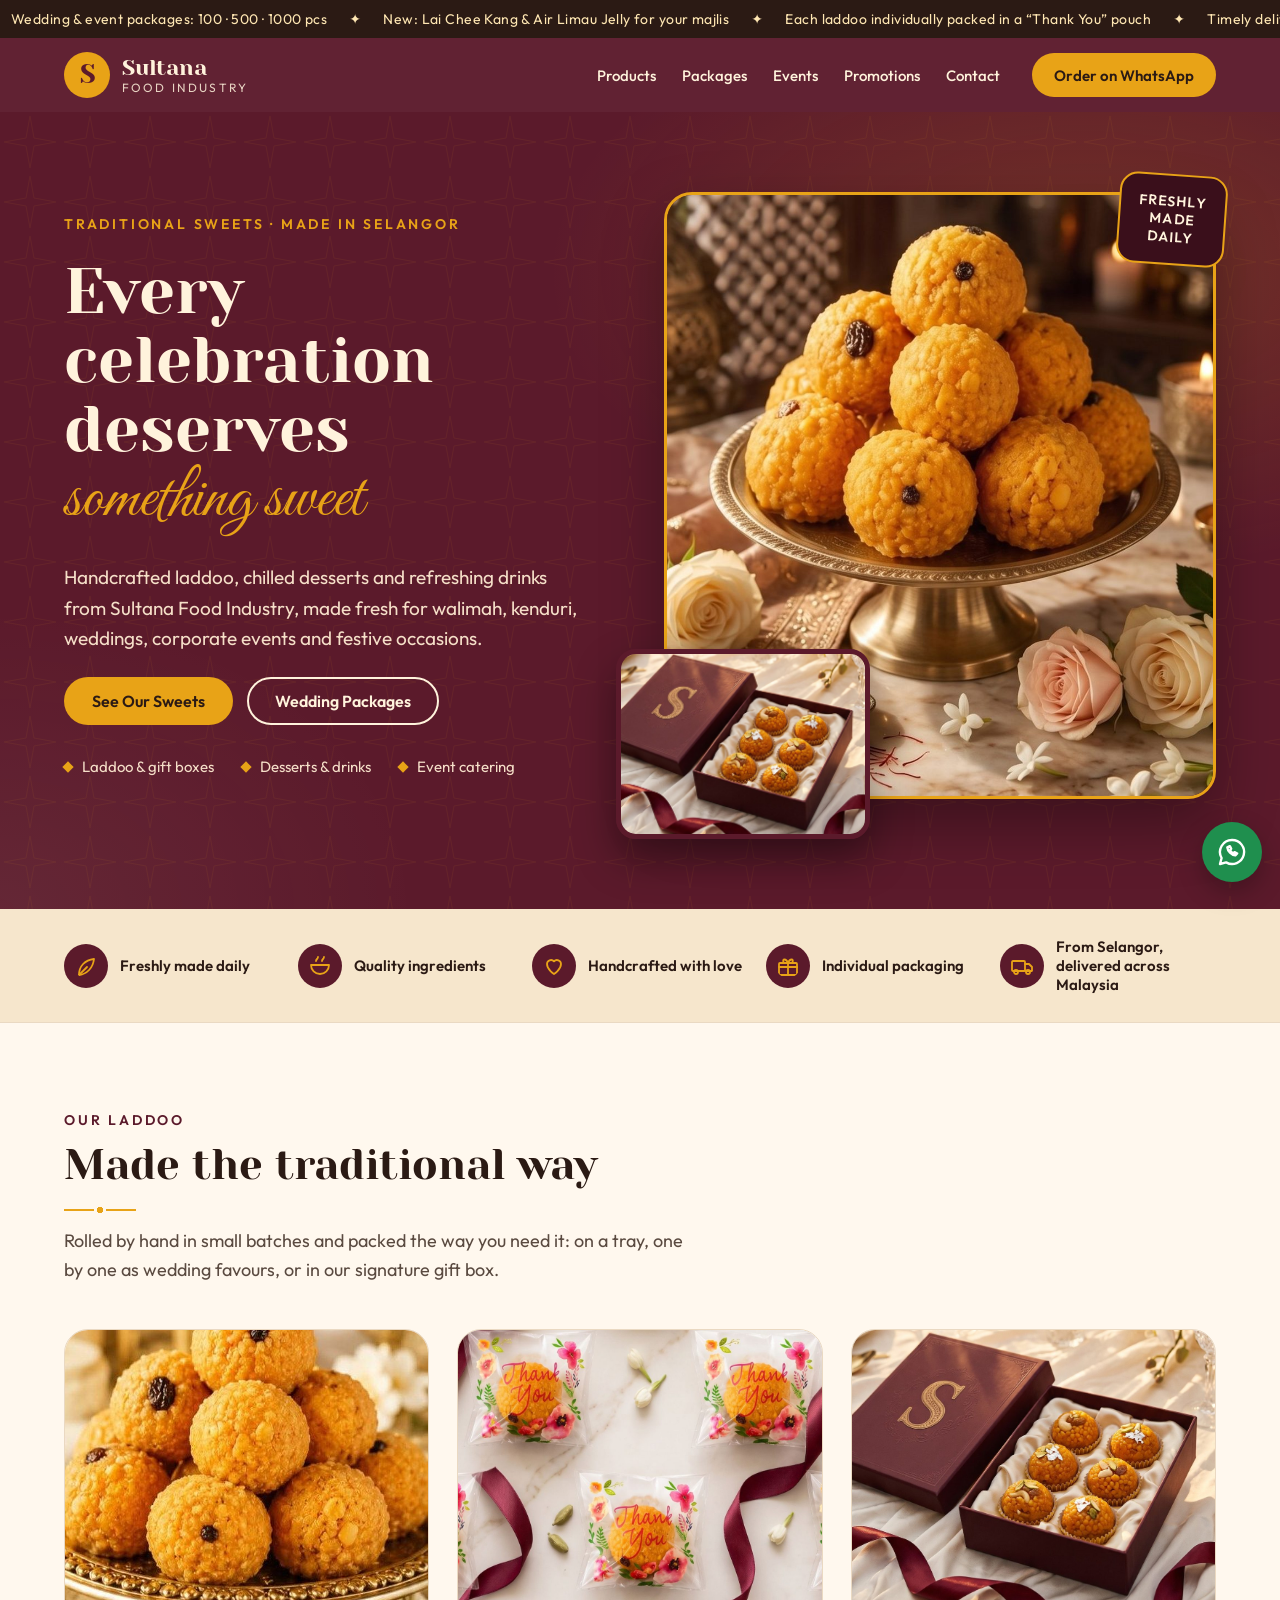
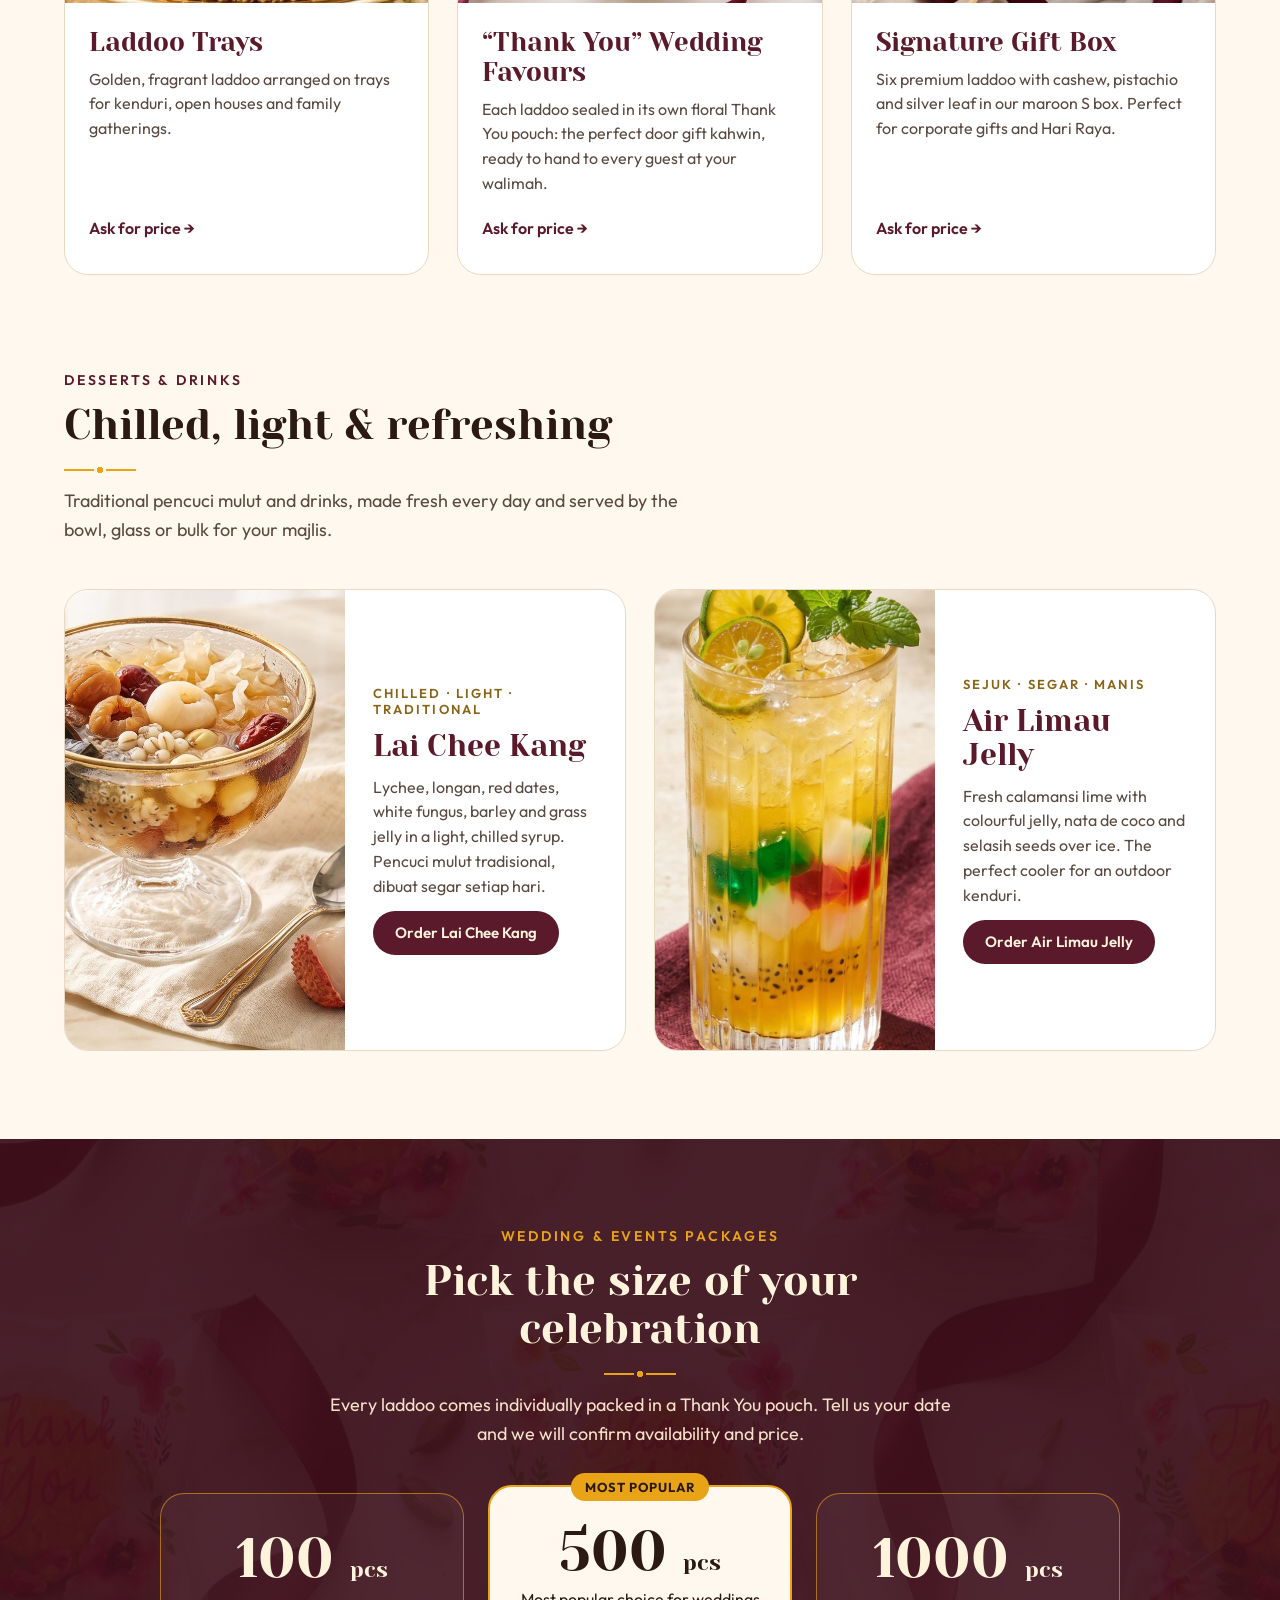
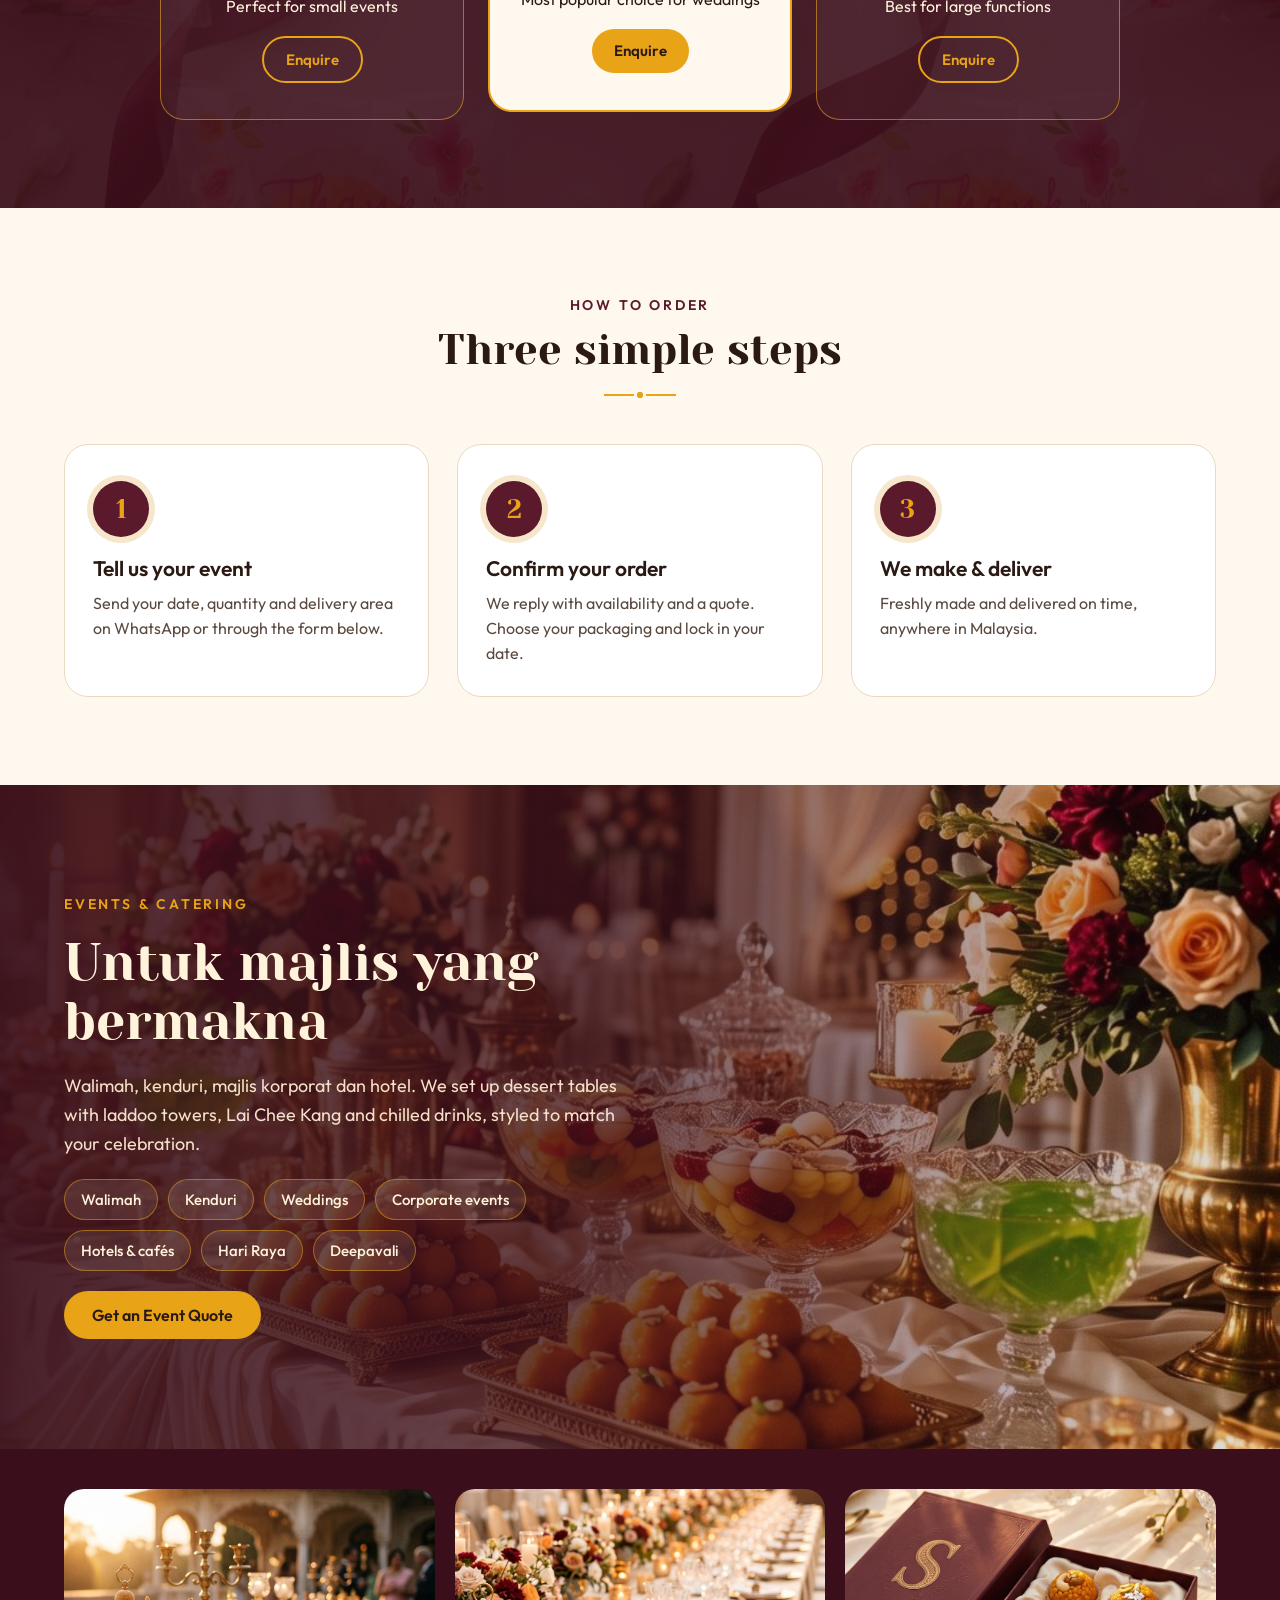
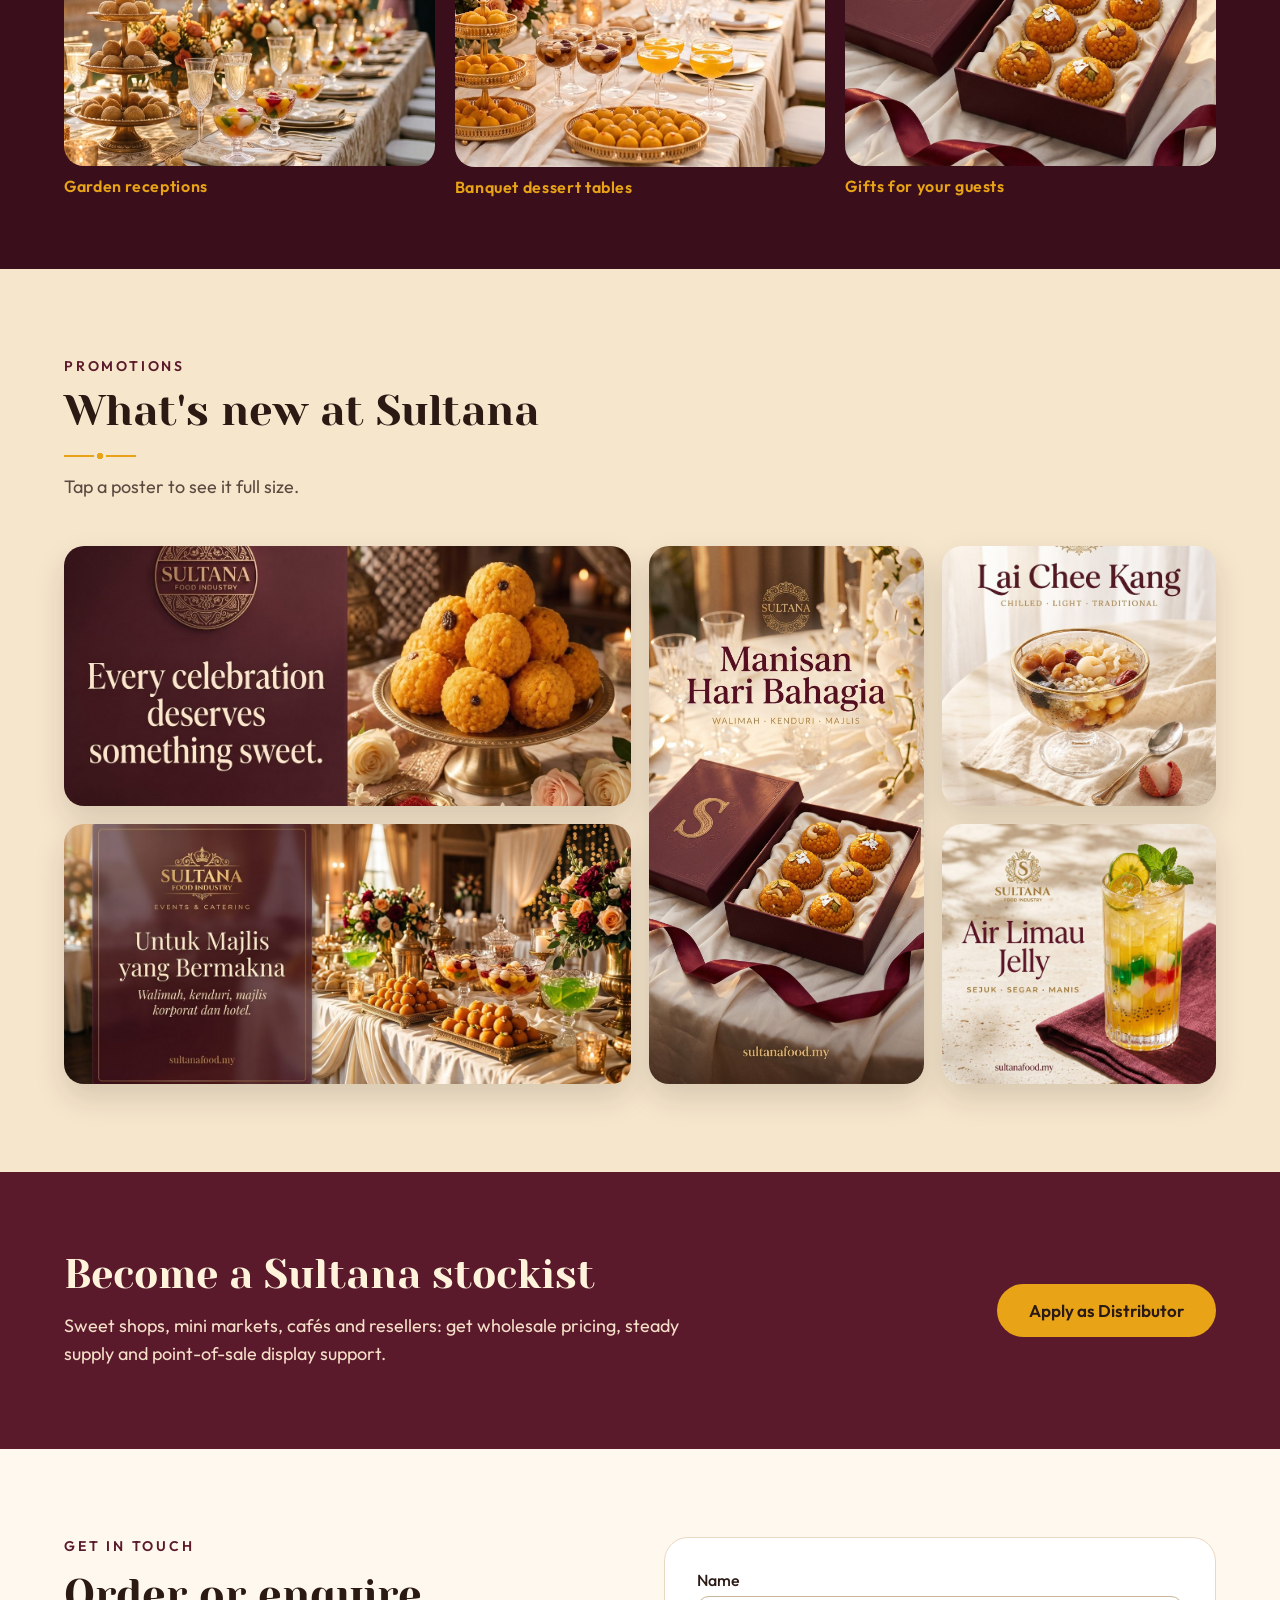
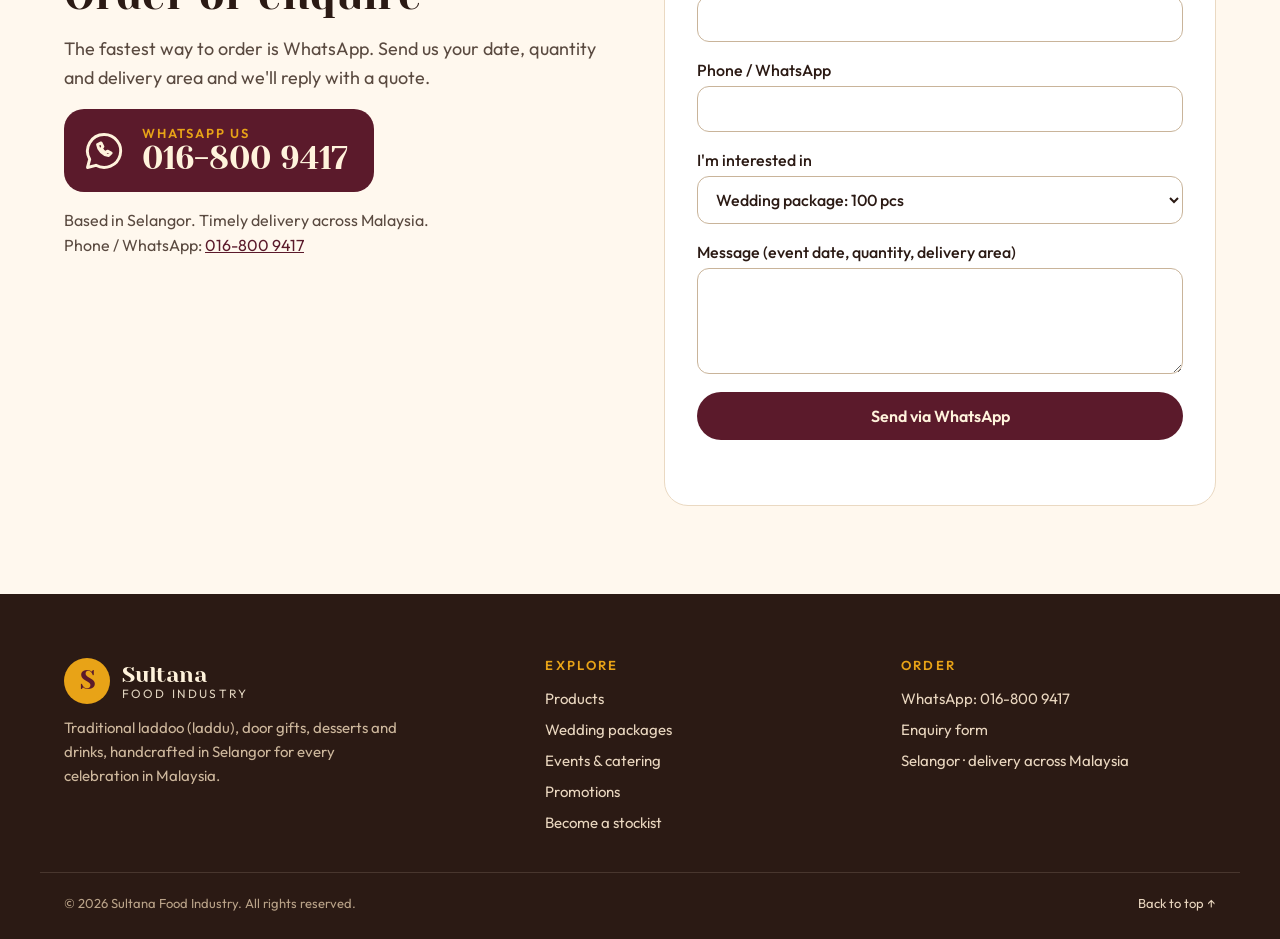
==== commit 69a3c6b2: "Remove FAQ section Removes the FAQ block, its structured data and styles.  Co-Authored-By: Claude Op" ====
--- a/index.html
+++ b/index.html
@@ -121,78 +121,6 @@
  }
 }
 </script>
-<script type="application/ld+json">
-{
- "@context": "https://schema.org",
- "@type": "FAQPage",
- "mainEntity": [
-  {
-   "@type": "Question",
-   "name": "What does Sultana Food Industry sell?",
-   "acceptedAnswer": {
-    "@type": "Answer",
-    "text": "Traditional handmade laddoo (also spelled laddu or ladu) on trays, as individually packed Thank You wedding favours and in our Signature Gift Box, plus chilled desserts and drinks such as Lai Chee Kang and Air Limau Jelly, and dessert table catering for events."
-   }
-  },
-  {
-   "@type": "Question",
-   "name": "Where are you based and do you deliver?",
-   "acceptedAnswer": {
-    "@type": "Answer",
-    "text": "We are based in Selangor, Malaysia, and deliver across Malaysia. Tell us your delivery area when you enquire."
-   }
-  },
-  {
-   "@type": "Question",
-   "name": "Do you make laddoo door gifts for weddings (door gift kahwin)?",
-   "acceptedAnswer": {
-    "@type": "Answer",
-    "text": "Yes. Our Thank You wedding favours are laddoo sealed one by one in floral Thank You pouches, ready to give to every guest at your walimah or kenduri. Packages come in 100, 500 and 1000 pieces."
-   }
-  },
-  {
-   "@type": "Question",
-   "name": "How do I order?",
-   "acceptedAnswer": {
-    "@type": "Answer",
-    "text": "WhatsApp us at 016-800 9417 or use the enquiry form with your event date, quantity and delivery area. We reply with availability and a quote, then you confirm your order and date."
-   }
-  },
-  {
-   "@type": "Question",
-   "name": "How much do your laddoo and packages cost?",
-   "acceptedAnswer": {
-    "@type": "Answer",
-    "text": "Prices depend on the product, quantity, packaging, date and delivery area, so we quote each order. WhatsApp us at 016-800 9417 for a quote."
-   }
-  },
-  {
-   "@type": "Question",
-   "name": "Can I become a Sultana stockist or reseller?",
-   "acceptedAnswer": {
-    "@type": "Answer",
-    "text": "Yes. Sweet shops, mini markets, cafés and resellers can apply for wholesale pricing, steady supply and point-of-sale display support. Choose Becoming a distributor in the enquiry form or WhatsApp us."
-   }
-  },
-  {
-   "@type": "Question",
-   "name": "Boleh tempah laddoo untuk door gift kahwin?",
-   "acceptedAnswer": {
-    "@type": "Answer",
-    "text": "Boleh. Setiap laddoo dibungkus dalam pouch Thank You, sesuai sebagai cenderahati majlis kahwin, walimah dan kenduri. Pakej 100, 500 dan 1000 biji."
-   }
-  },
-  {
-   "@type": "Question",
-   "name": "Di mana Sultana Food Industry dan adakah anda menghantar?",
-   "acceptedAnswer": {
-    "@type": "Answer",
-    "text": "Kami berpangkalan di Selangor dan menghantar ke seluruh Malaysia. WhatsApp 016-800 9417 untuk tempahan."
-   }
-  }
- ]
-}
-</script>
 <script>document.documentElement.classList.add("js")</script>
 </head>
 <body>
@@ -436,49 +364,6 @@
         <p class="lead on-dark">Sweet shops, mini markets, cafés and resellers: get wholesale pricing, steady supply and point-of-sale display support.</p>
       </div>
       <a href="#contact" class="btn btn-gold btn-xl" data-interest="Becoming a distributor">Apply as Distributor</a>
-    </div>
-  </section>
-
-  <section id="faq" class="band-cream">
-    <div class="container section">
-      <div class="reveal section-head center">
-        <span class="eyebrow">FAQ · SOALAN LAZIM</span>
-        <h2>Questions about ordering</h2>
-      </div>
-      <div class="reveal faq">
-        <details class="faq-item">
-          <summary>What does Sultana Food Industry sell?</summary>
-          <p>Traditional handmade laddoo (also spelled laddu or ladu) on trays, as individually packed Thank You wedding favours and in our Signature Gift Box, plus chilled desserts and drinks such as Lai Chee Kang and Air Limau Jelly, and dessert table catering for events.</p>
-        </details>
-        <details class="faq-item">
-          <summary>Where are you based and do you deliver?</summary>
-          <p>We are based in Selangor, Malaysia, and deliver across Malaysia. Tell us your delivery area when you enquire.</p>
-        </details>
-        <details class="faq-item">
-          <summary>Do you make laddoo door gifts for weddings (door gift kahwin)?</summary>
-          <p>Yes. Our Thank You wedding favours are laddoo sealed one by one in floral Thank You pouches, ready to give to every guest at your walimah or kenduri. Packages come in 100, 500 and 1000 pieces.</p>
-        </details>
-        <details class="faq-item">
-          <summary>How do I order?</summary>
-          <p>WhatsApp us at 016-800 9417 or use the enquiry form with your event date, quantity and delivery area. We reply with availability and a quote, then you confirm your order and date.</p>
-        </details>
-        <details class="faq-item">
-          <summary>How much do your laddoo and packages cost?</summary>
-          <p>Prices depend on the product, quantity, packaging, date and delivery area, so we quote each order. WhatsApp us at 016-800 9417 for a quote.</p>
-        </details>
-        <details class="faq-item">
-          <summary>Can I become a Sultana stockist or reseller?</summary>
-          <p>Yes. Sweet shops, mini markets, cafés and resellers can apply for wholesale pricing, steady supply and point-of-sale display support. Choose Becoming a distributor in the enquiry form or WhatsApp us.</p>
-        </details>
-        <details class="faq-item" lang="ms">
-          <summary>Boleh tempah laddoo untuk door gift kahwin?</summary>
-          <p>Boleh. Setiap laddoo dibungkus dalam pouch Thank You, sesuai sebagai cenderahati majlis kahwin, walimah dan kenduri. Pakej 100, 500 dan 1000 biji.</p>
-        </details>
-        <details class="faq-item" lang="ms">
-          <summary>Di mana Sultana Food Industry dan adakah anda menghantar?</summary>
-          <p>Kami berpangkalan di Selangor dan menghantar ke seluruh Malaysia. WhatsApp 016-800 9417 untuk tempahan.</p>
-        </details>
-      </div>
     </div>
   </section>
 
@@ -528,7 +413,6 @@
       <a href="#packages">Wedding packages</a>
       <a href="#events">Events &amp; catering</a>
       <a href="#promotions">Promotions</a>
-      <a href="#faq">FAQ</a>
       <a href="#distributor">Become a stockist</a>
     </nav>
     <div class="footer-col">
--- a/styles.css
+++ b/styles.css
@@ -266,12 +266,3 @@
   .promo-bar { white-space: normal; text-align: center; }
   .promo-track { animation: none; flex-wrap: wrap; justify-content: center; }
 }
-
-/* FAQ */
-.faq { max-width: 820px; margin: 0 auto; display: flex; flex-direction: column; gap: 12px; }
-.faq-item { background: #fff; border: 1px solid var(--cream-2); border-radius: 16px; padding: 0 22px; }
-.faq-item summary { cursor: pointer; list-style: none; display: flex; justify-content: space-between; align-items: center; gap: 16px; padding: 18px 0; font-weight: 600; color: var(--maroon); font-size: 17px; }
-.faq-item summary::-webkit-details-marker { display: none; }
-.faq-item summary::after { content: "+"; flex: none; font-size: 24px; line-height: 1; color: var(--gold); transition: transform .2s ease; }
-.faq-item[open] summary::after { transform: rotate(45deg); }
-.faq-item p { margin: 0 0 18px; color: var(--muted); line-height: 1.6; }
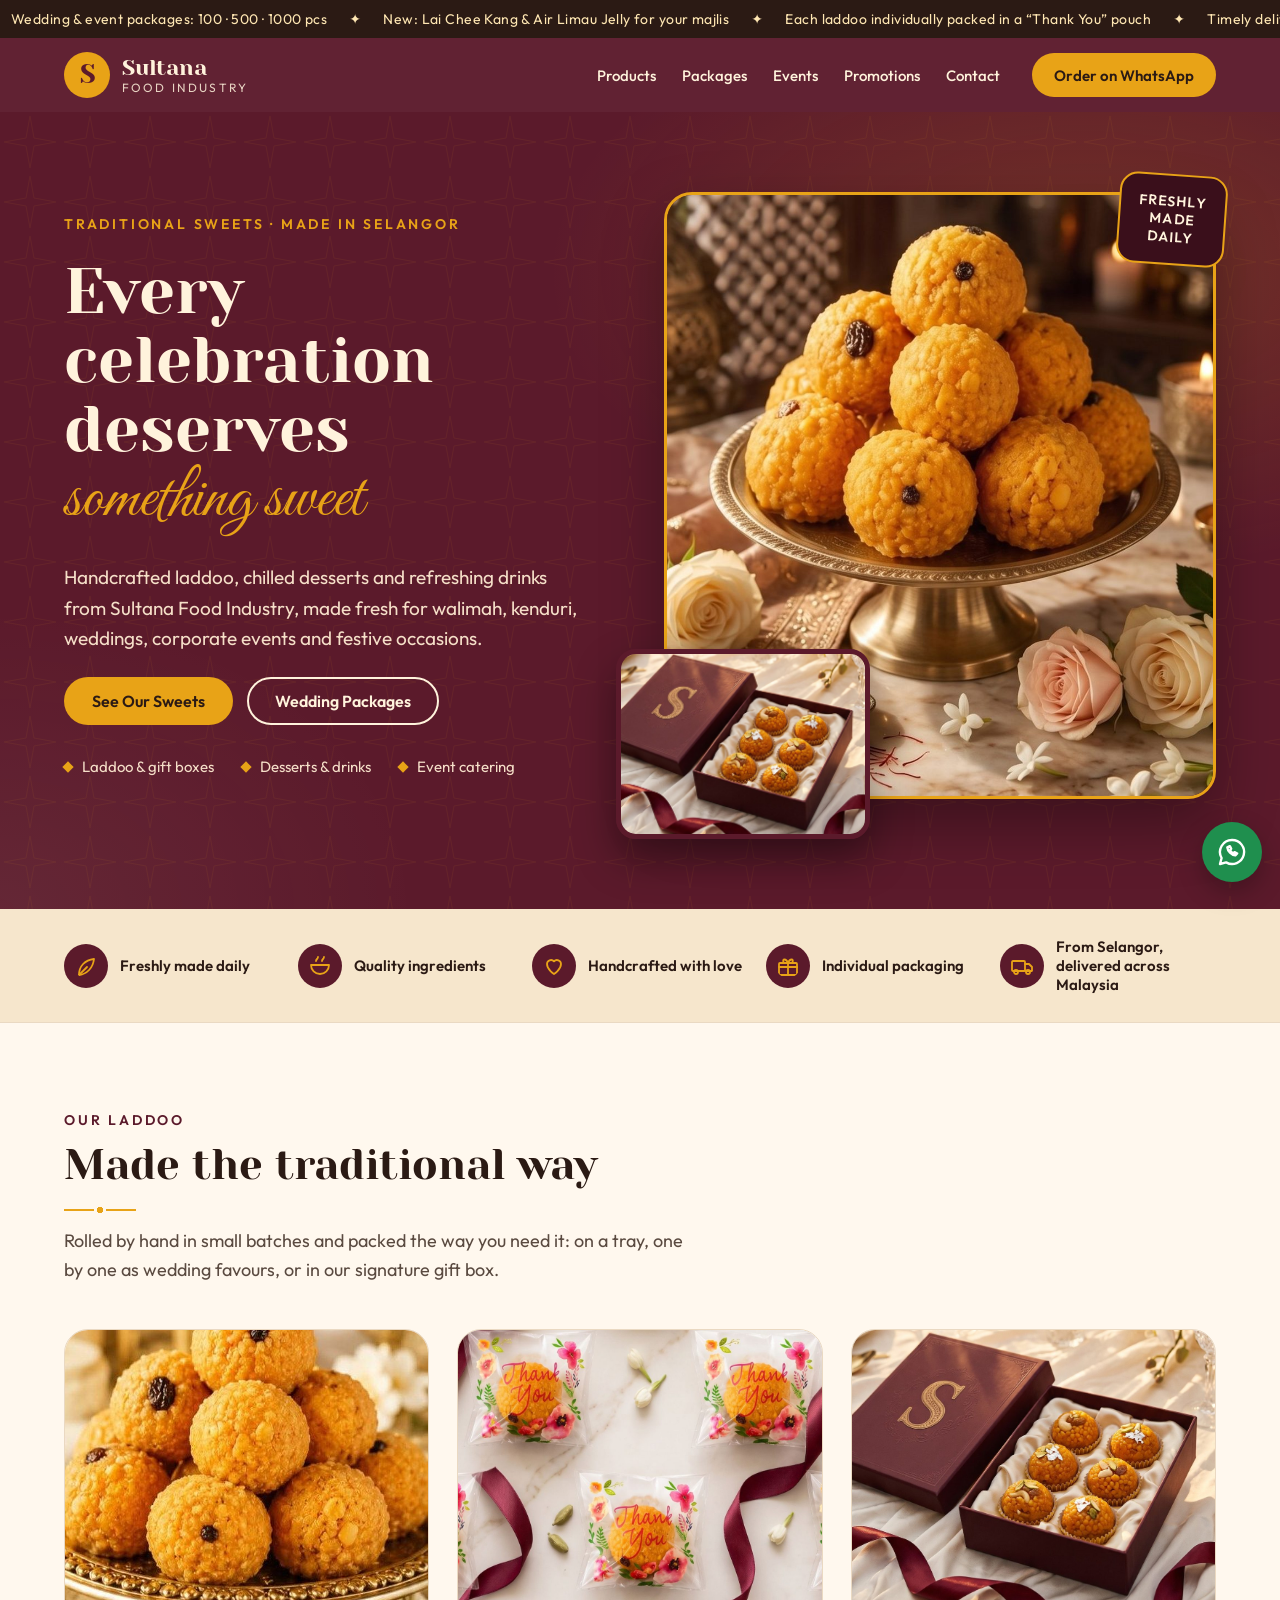
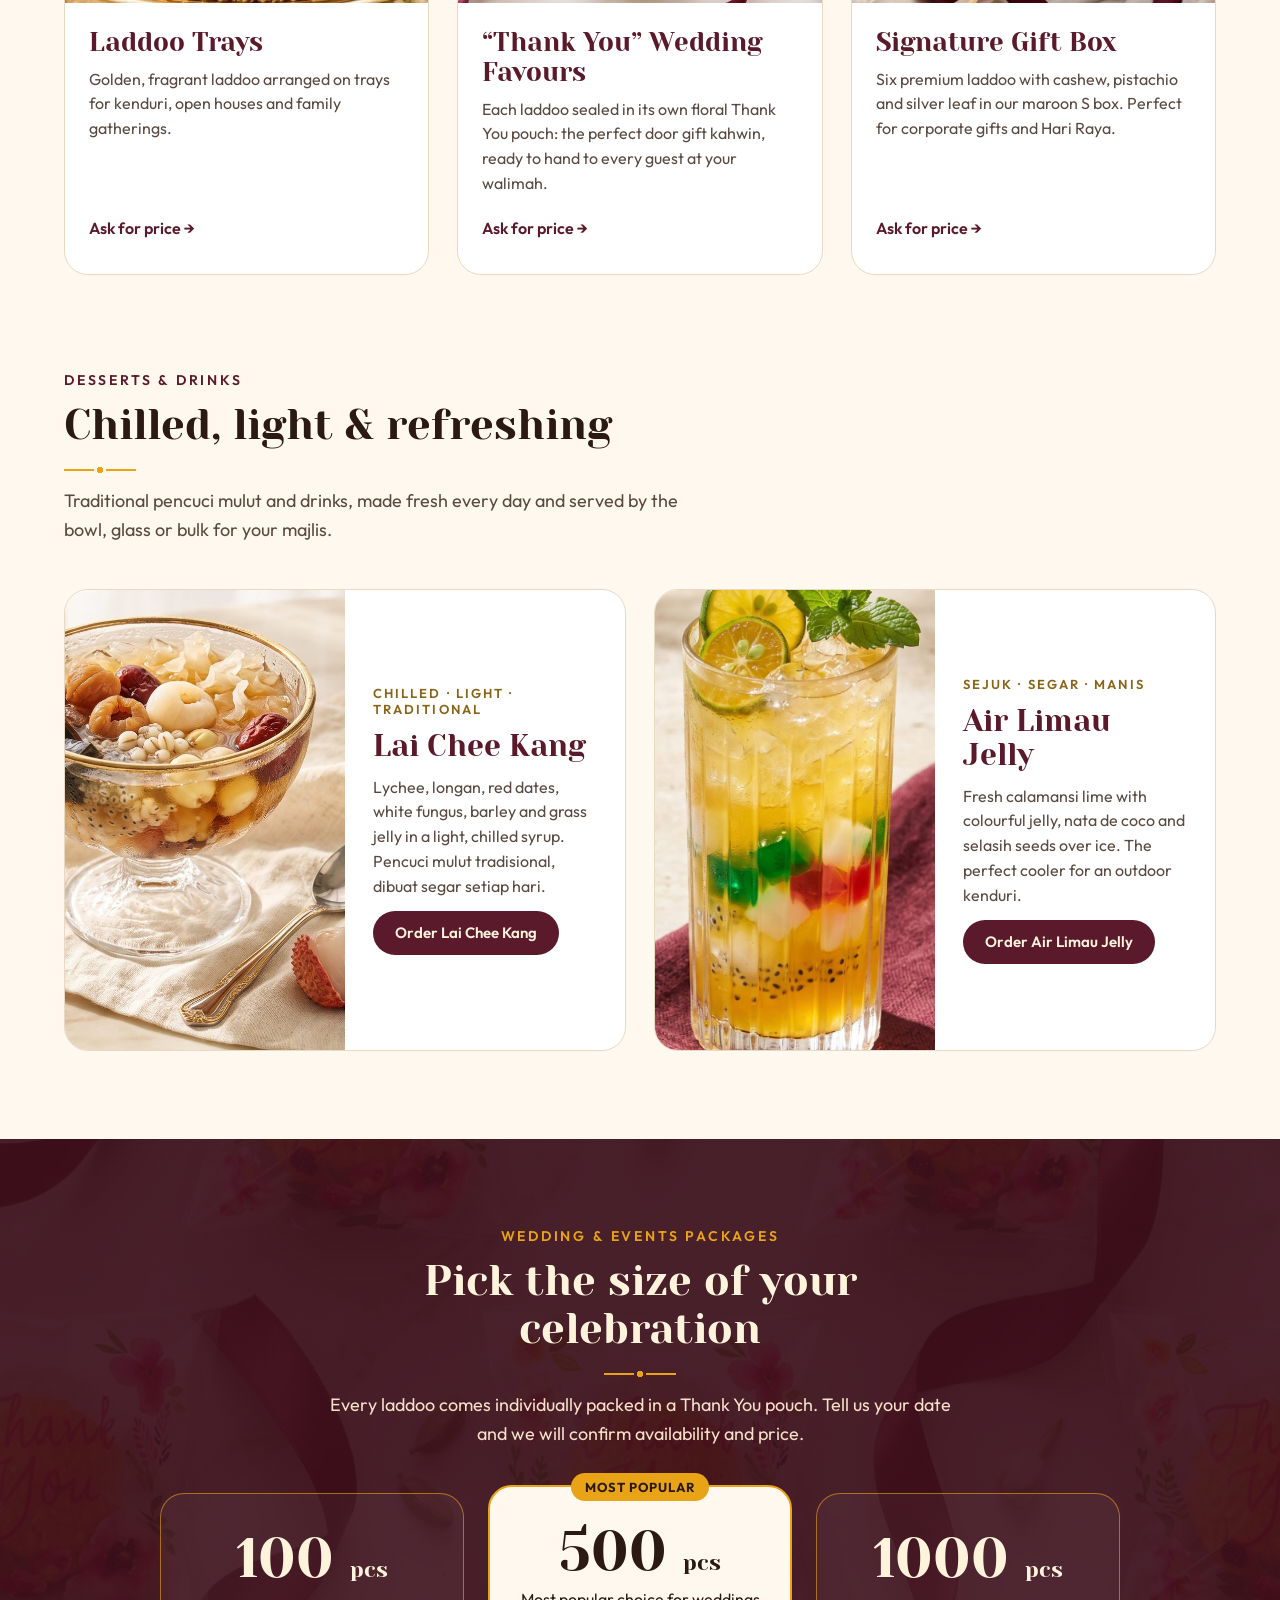
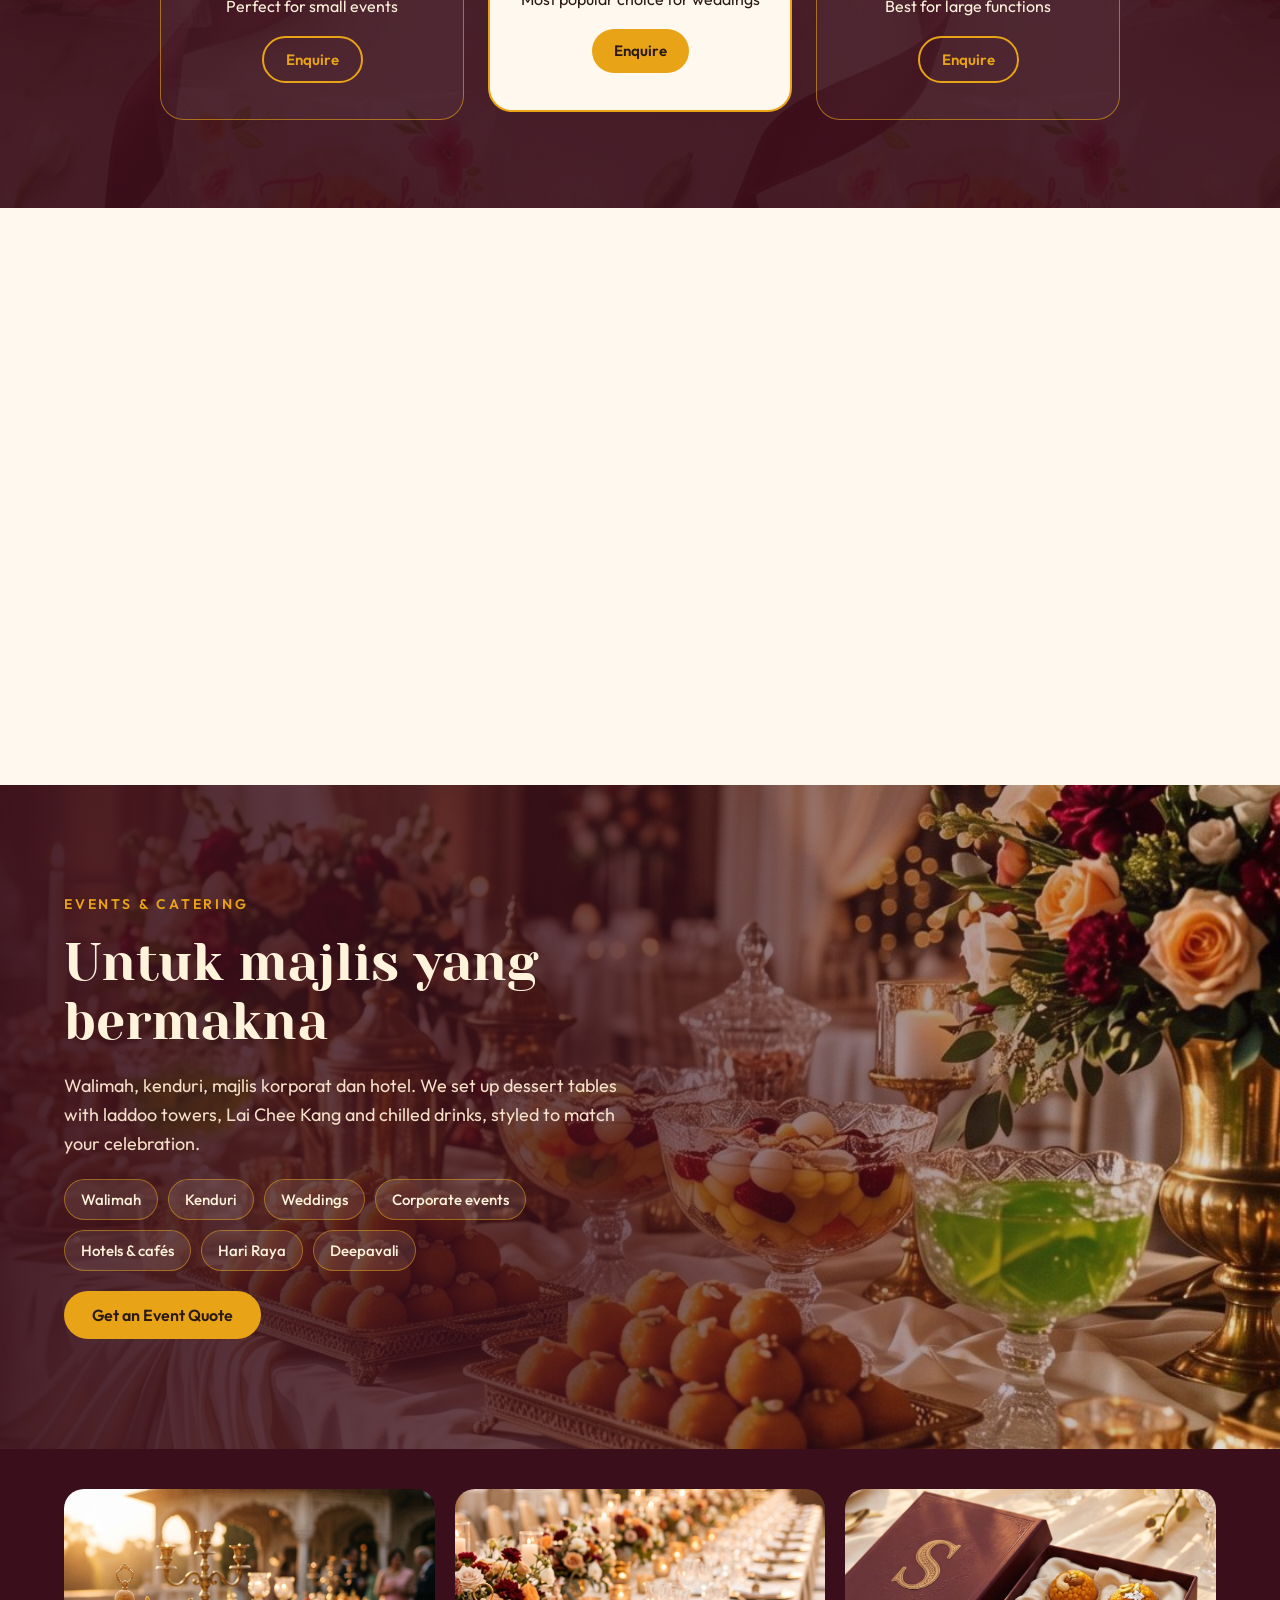
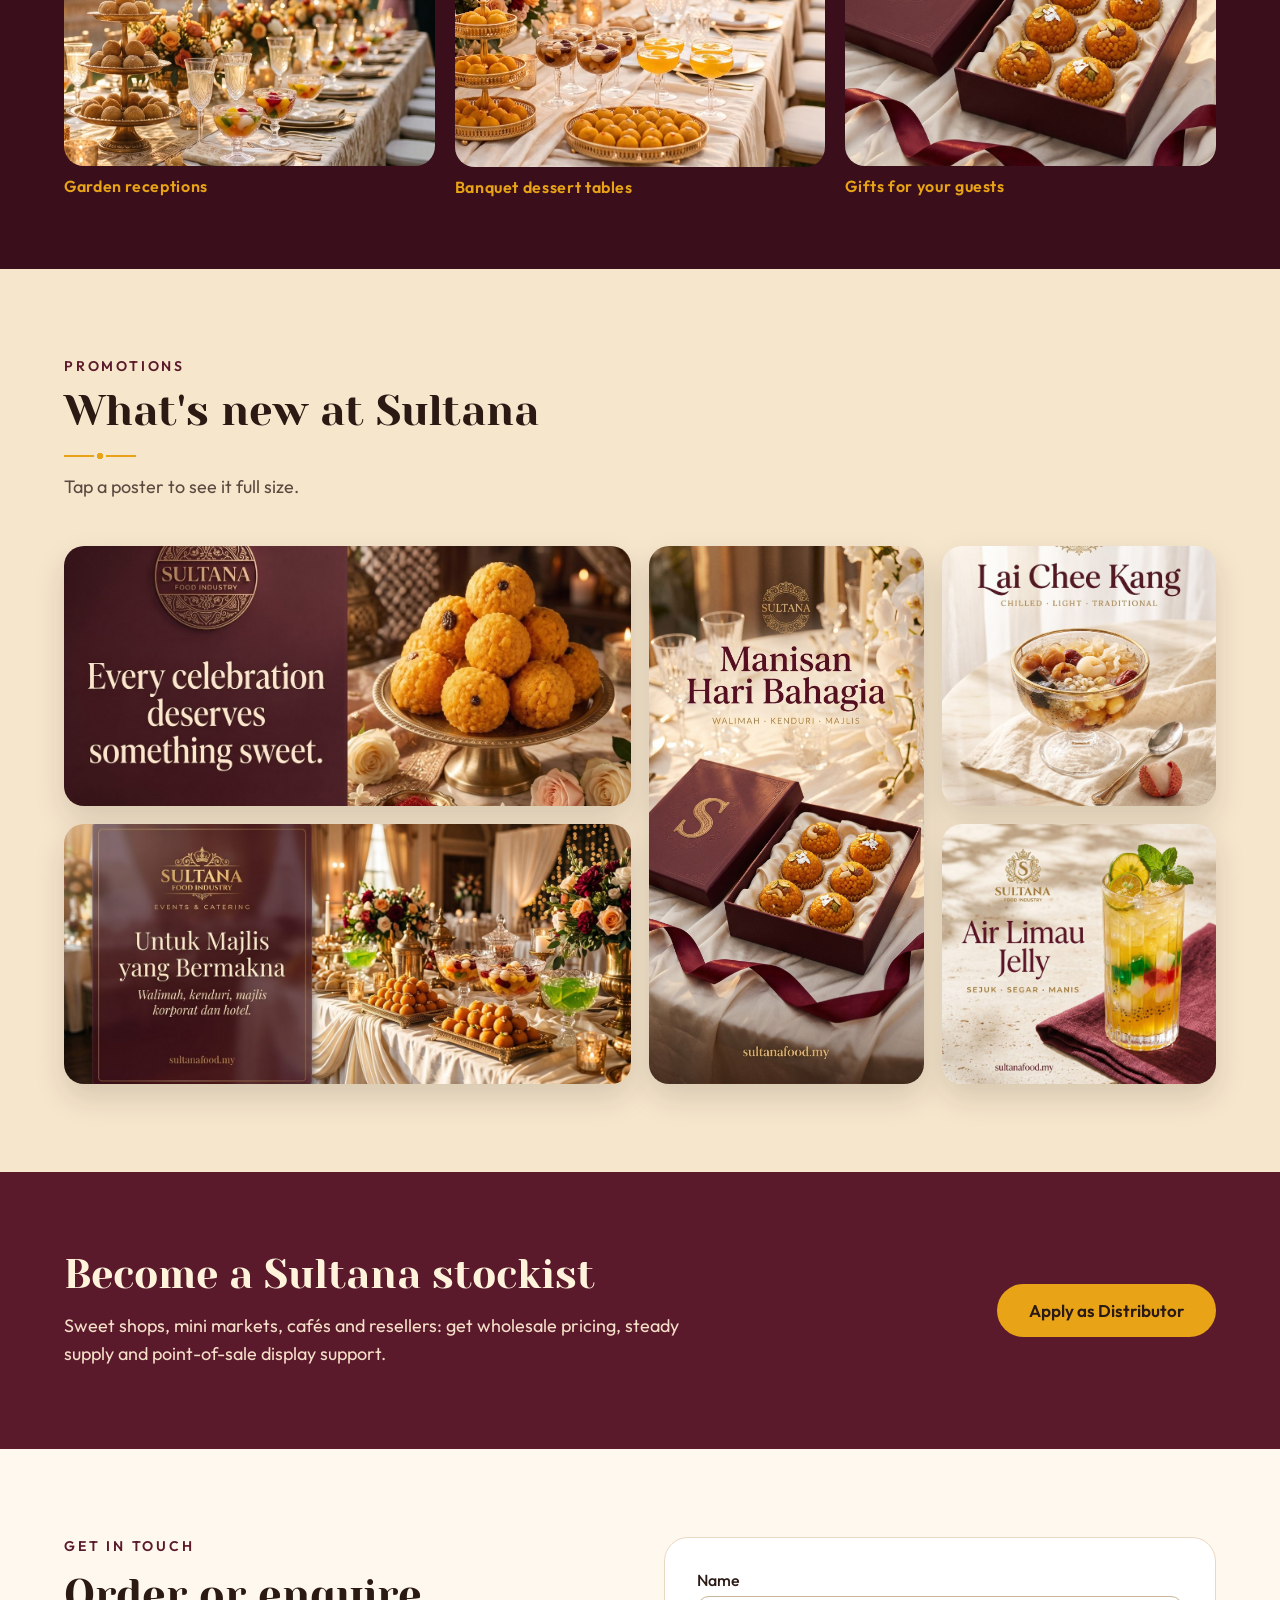
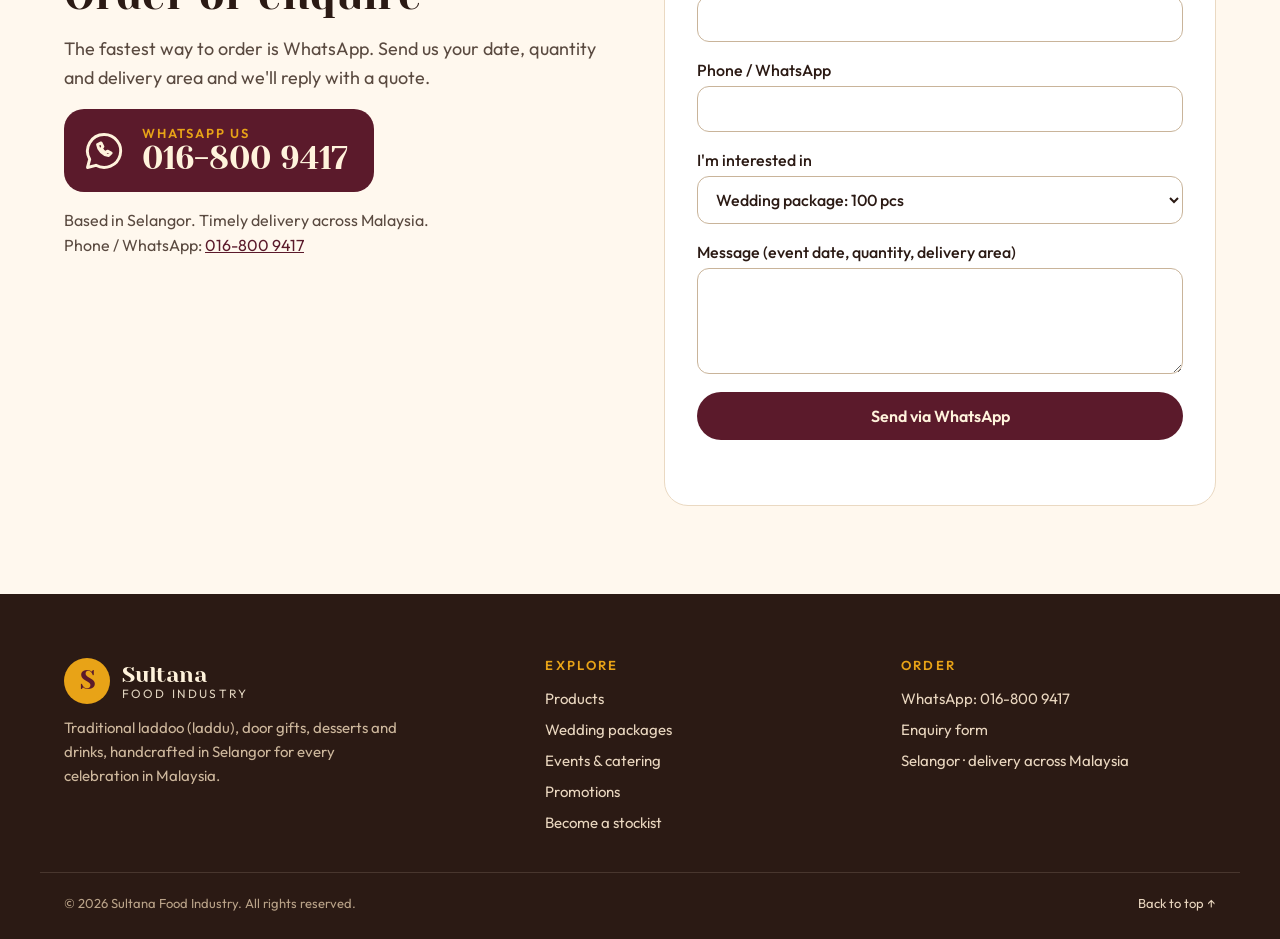
==== commit 937bf15c: "Add 192px and 512px icons and a web manifest Gives Google a favicon in the 48px-multiple sizes it pr" ====
--- a/index.html
+++ b/index.html
@@ -21,6 +21,8 @@
 <link rel="icon" href="/favicon.ico" sizes="any">
 <link rel="icon" type="image/svg+xml" href="/favicon.svg">
 <link rel="icon" type="image/png" sizes="32x32" href="/favicon-32x32.png">
+<link rel="icon" type="image/png" sizes="192x192" href="/icon-192.png">
+<link rel="manifest" href="/site.webmanifest">
 <link rel="apple-touch-icon" href="/apple-touch-icon.png">
 <link rel="preconnect" href="https://fonts.googleapis.com">
 <link rel="preconnect" href="https://fonts.gstatic.com" crossorigin>
@@ -33,7 +35,7 @@
  "@id": "https://sultanafood.com/#business",
  "name": "Sultana Food Industry",
  "url": "https://sultanafood.com/",
- "logo": "https://sultanafood.com/apple-touch-icon.png",
+ "logo": "https://sultanafood.com/icon-512.png",
  "image": [
   "https://sultanafood.com/images/hero-laddoo.jpg",
   "https://sultanafood.com/images/gift-box-sultana.jpg",
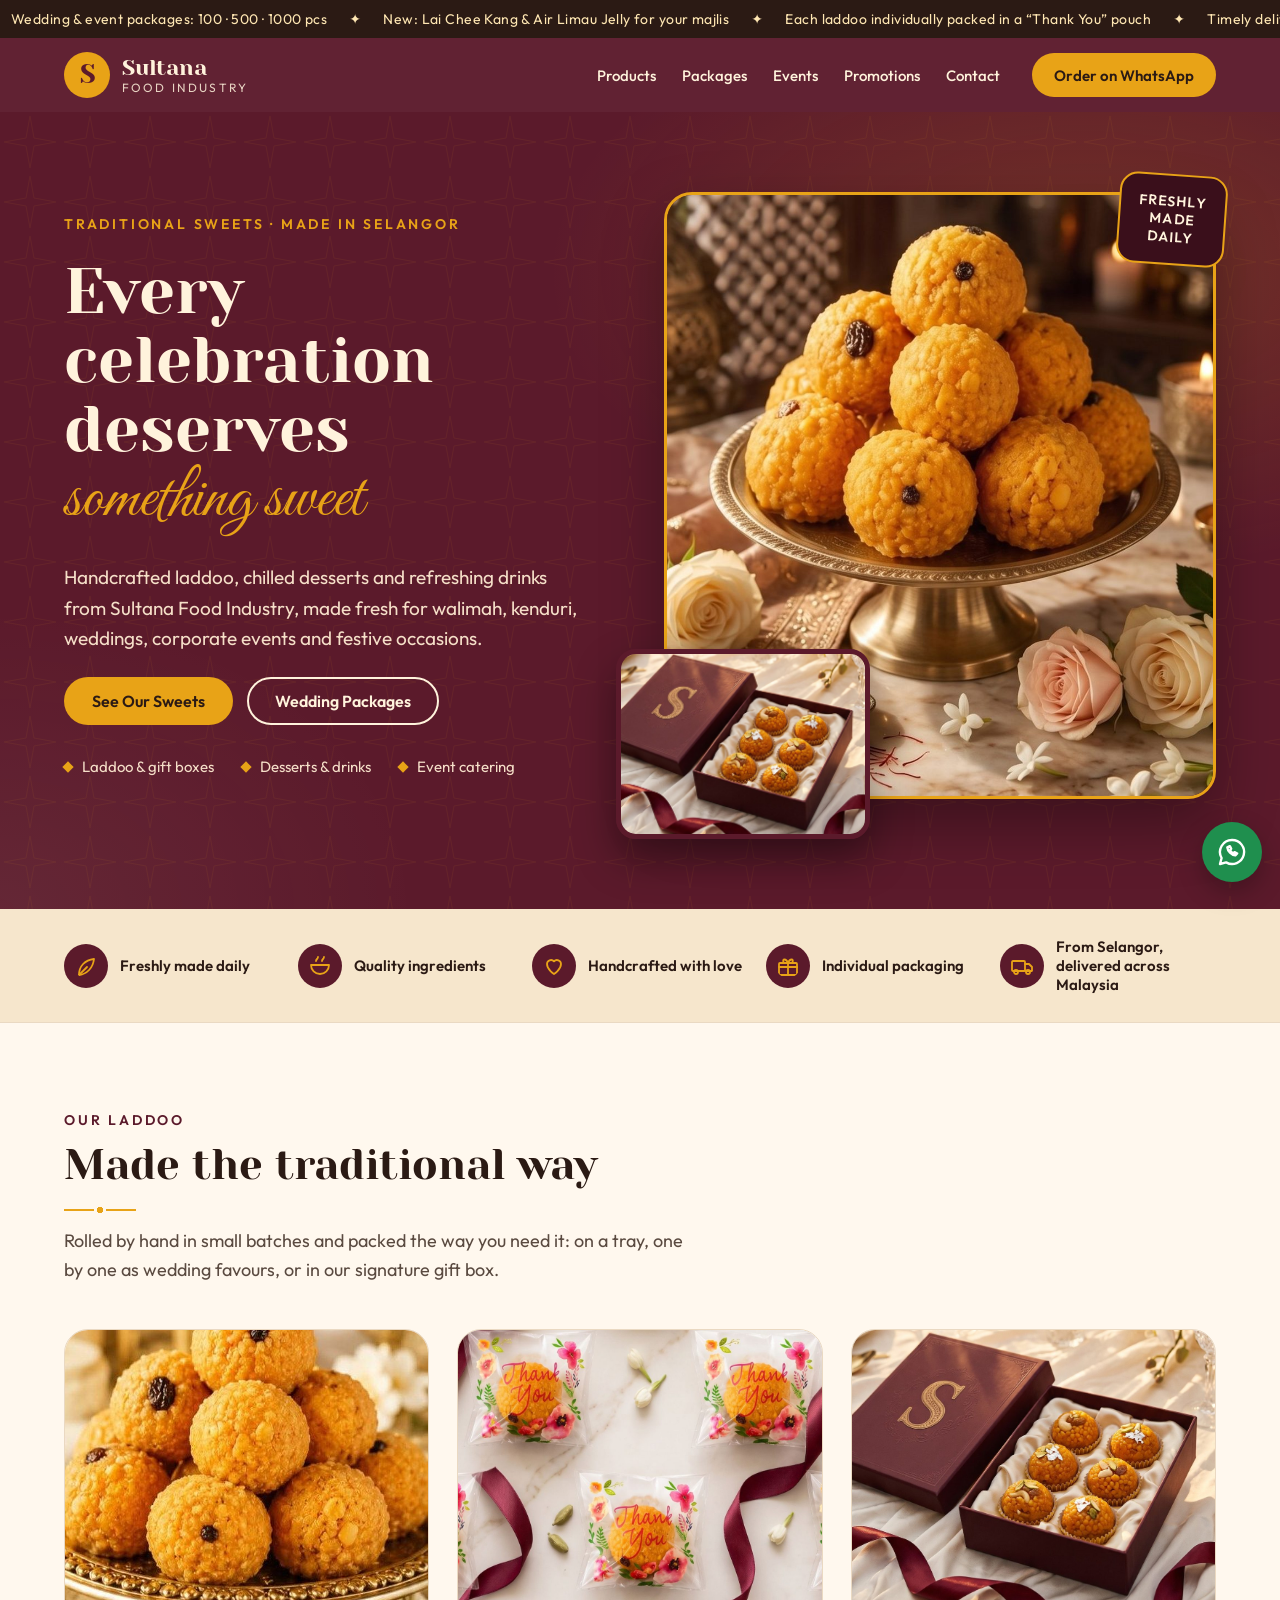
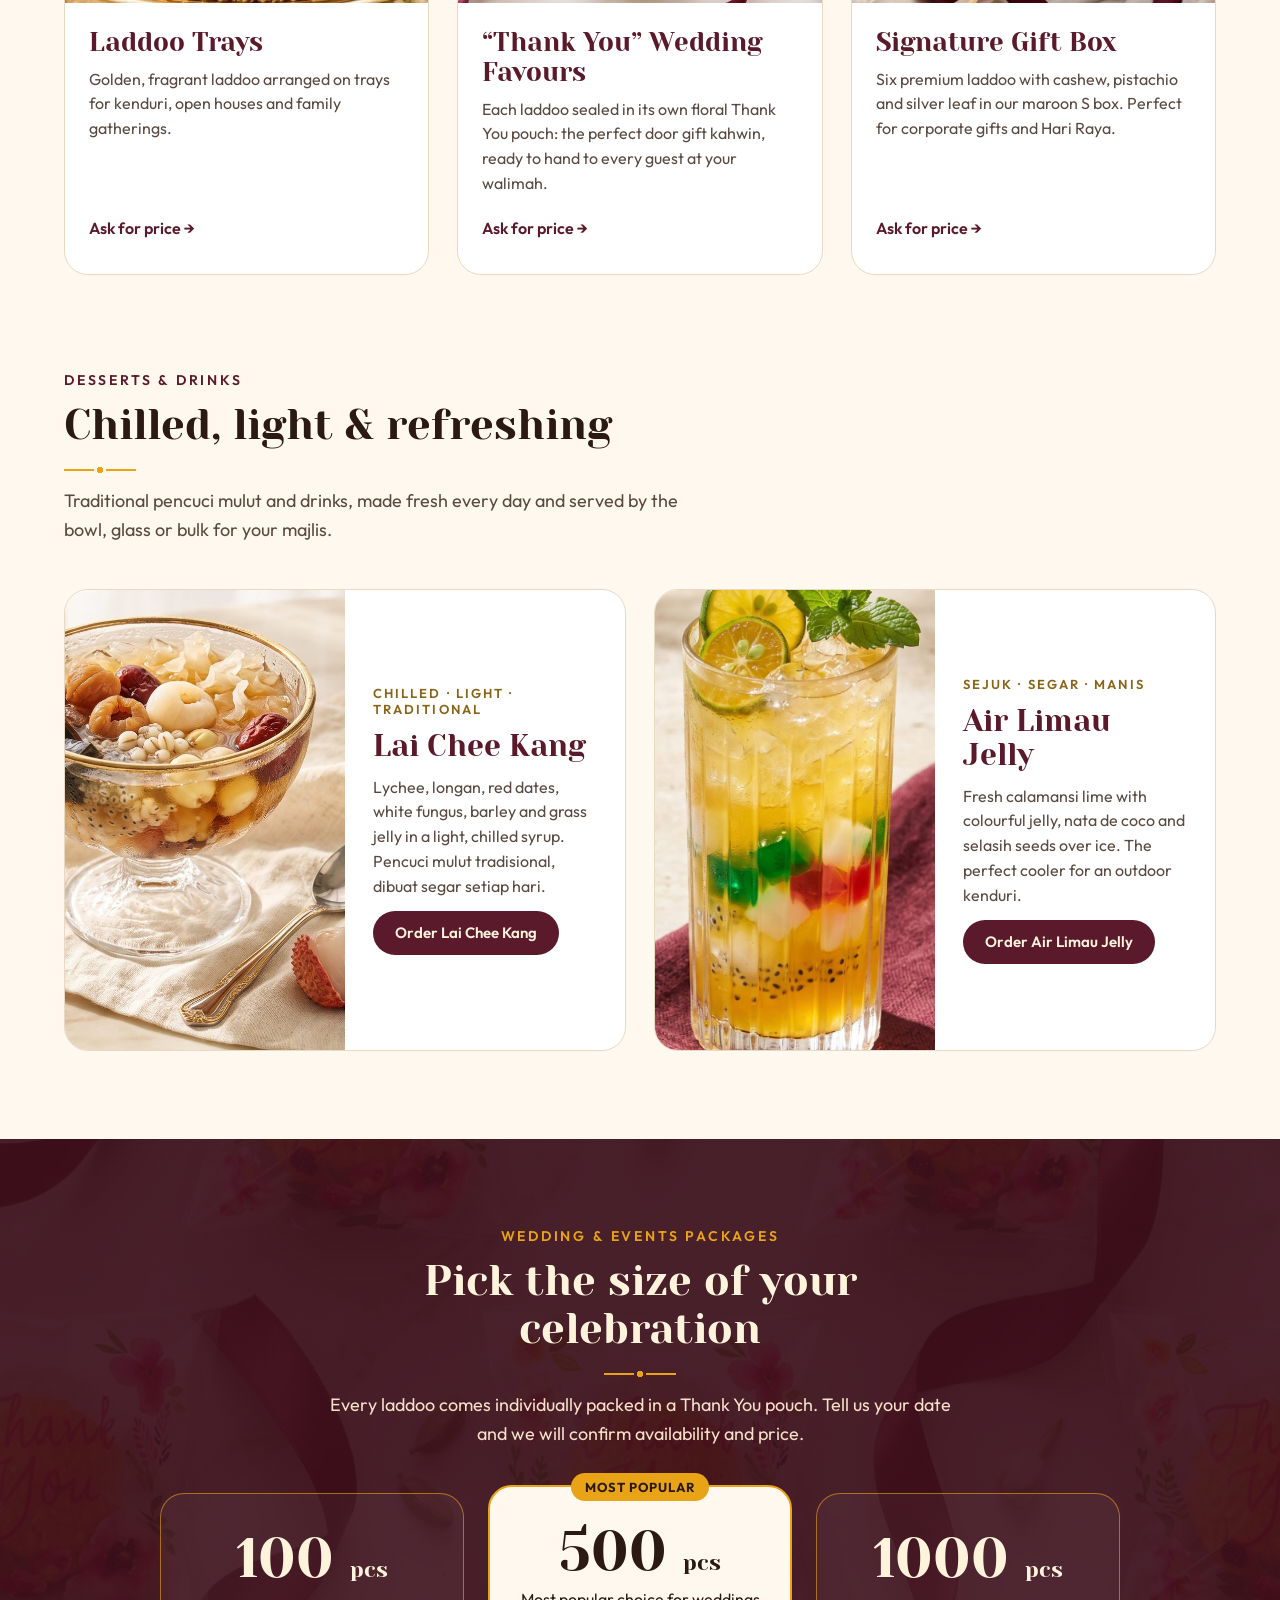
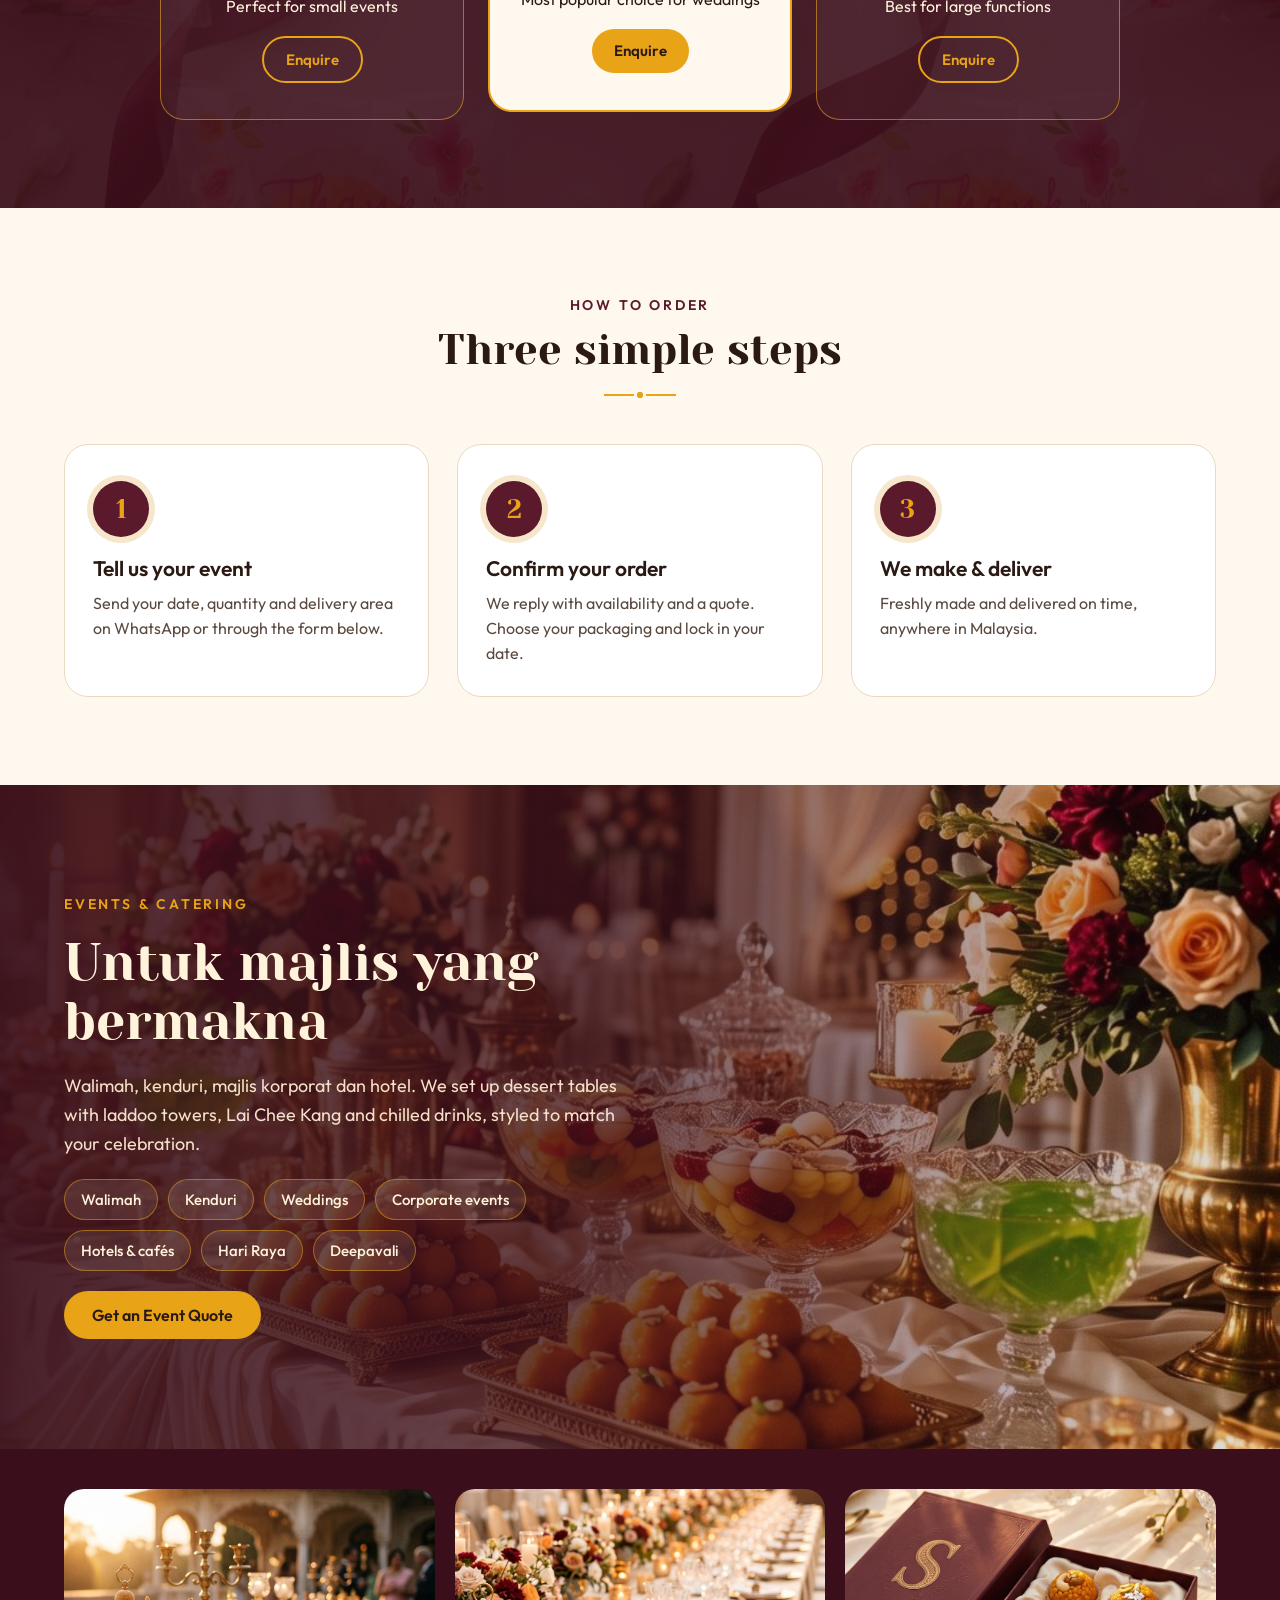
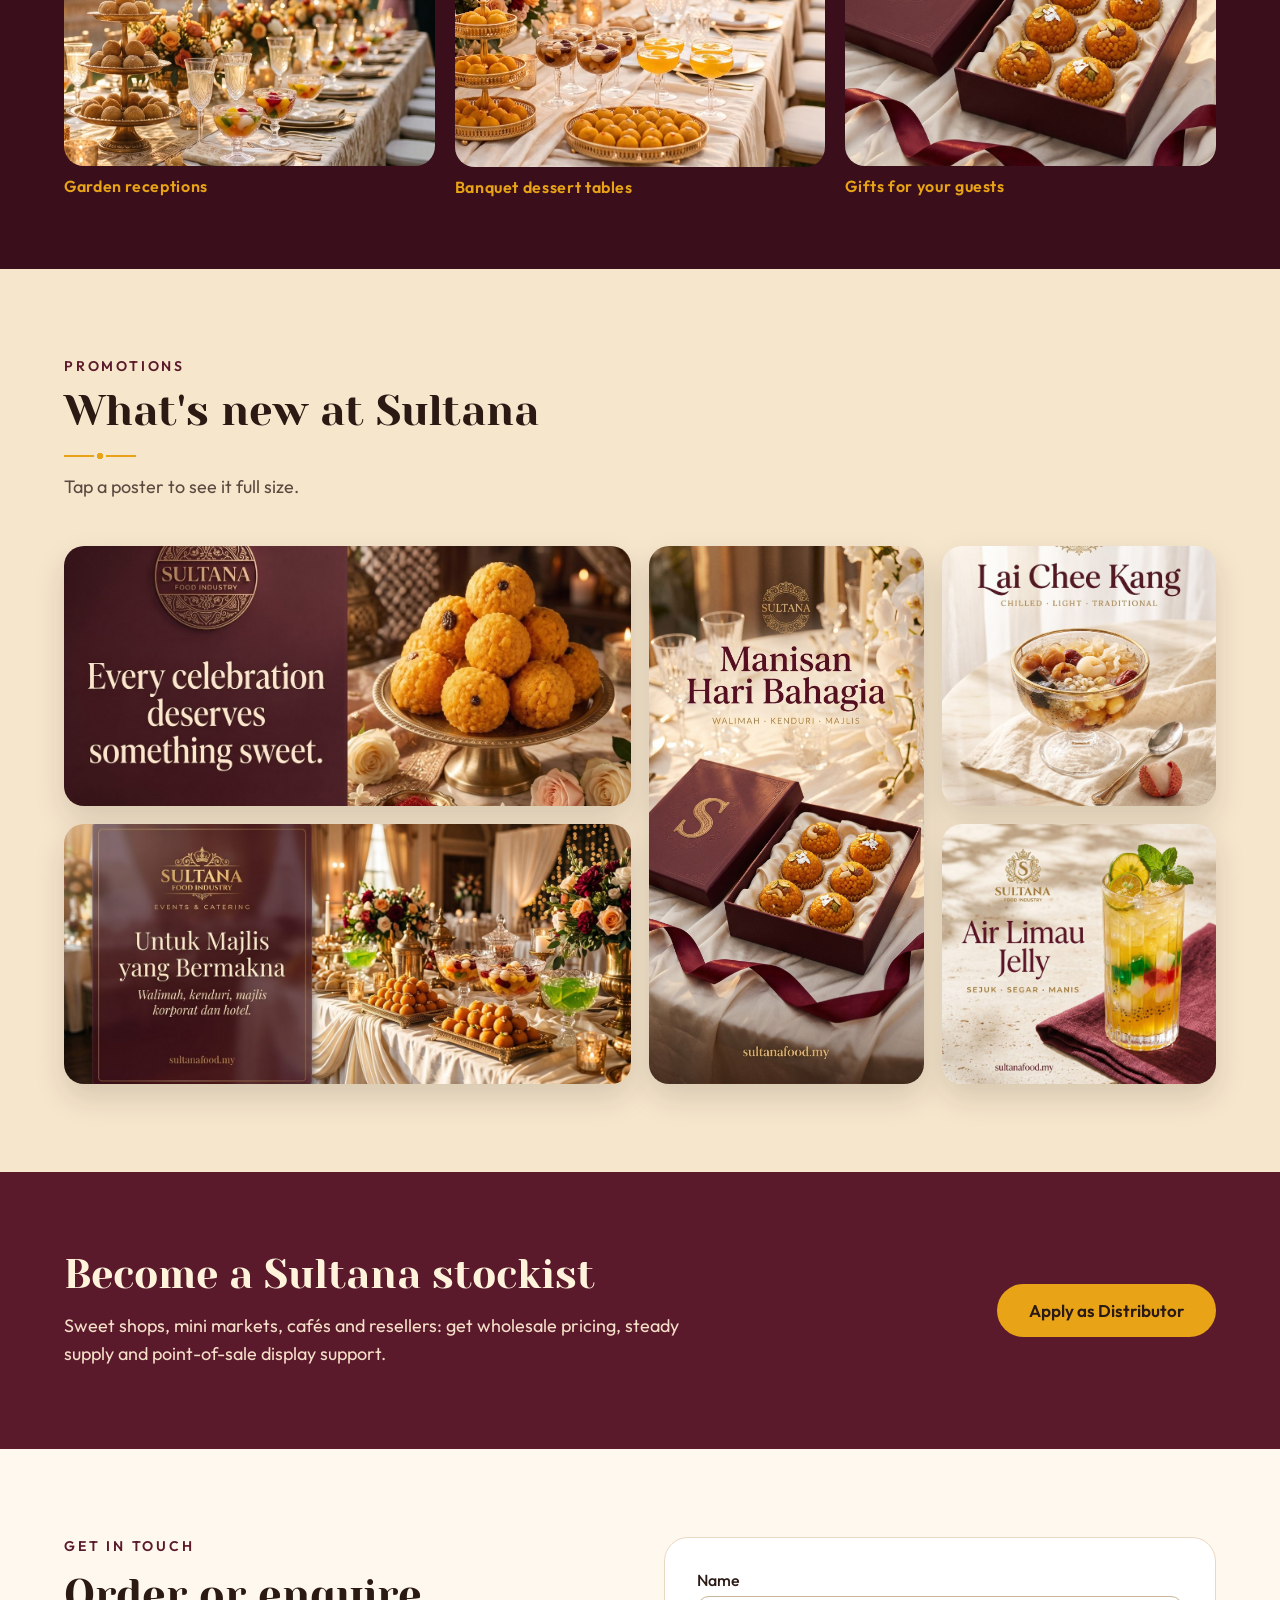
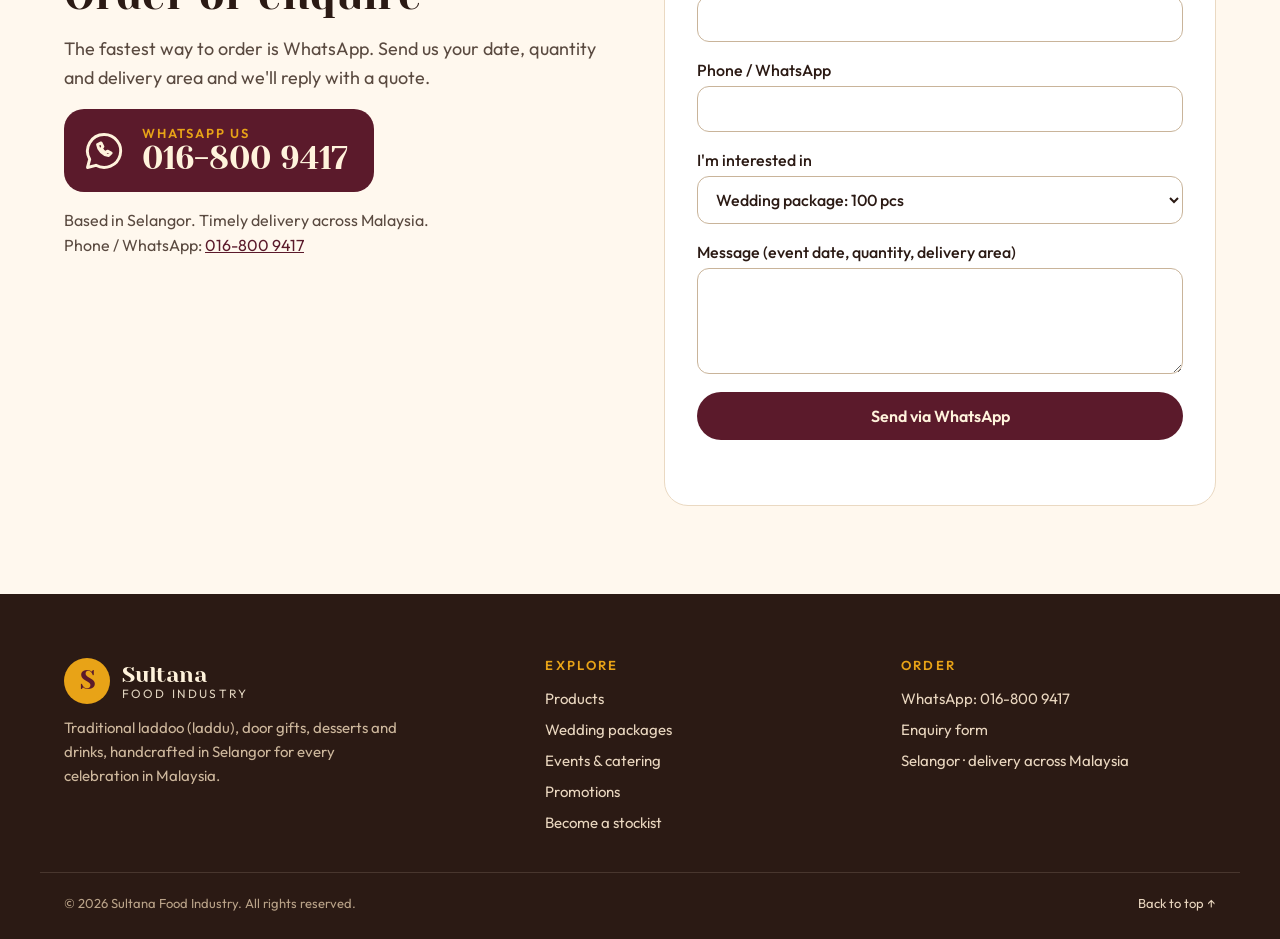
==== commit 0c9c2fac: "Fix SEO warnings from Bing and Google - Shorter title (50 chars) and description (145 chars) - Alt t" ====
--- a/index.html
+++ b/index.html
@@ -3,8 +3,8 @@
 <head>
 <meta charset="utf-8">
 <meta name="viewport" content="width=device-width, initial-scale=1">
-<title>Sultana Food Industry · Laddoo, Door Gift Kahwin &amp; Dessert Catering, Selangor</title>
-<meta name="description" content="Traditional laddoo (laddu) from Selangor: Thank You wedding favours and door gifts for kahwin, gift boxes, Lai Chee Kang, Air Limau Jelly and dessert catering for walimah, kenduri and events. Delivery across Malaysia. Order on WhatsApp 016-800 9417.">
+<title>Laddoo &amp; Door Gift Kahwin, Selangor | Sultana Food</title>
+<meta name="description" content="Handmade laddoo (laddu) from Selangor: Thank You door gifts for kahwin, gift boxes, Lai Chee Kang and dessert catering. Delivery across Malaysia.">
 <link rel="canonical" href="https://sultanafood.com/">
 <meta name="theme-color" content="#5B1A2B">
 <meta property="og:type" content="website">
@@ -67,59 +67,60 @@
    "Malay"
   ]
  },
- "hasOfferCatalog": {
-  "@type": "OfferCatalog",
-  "name": "Laddoo, desserts and catering",
-  "itemListElement": [
+ "hasMenu": {
+  "@type": "Menu",
+  "name": "Sultana Food Industry menu",
+  "hasMenuSection": [
    {
-    "@type": "Offer",
-    "itemOffered": {
-     "@type": "Product",
-     "name": "Laddoo Trays",
-     "description": "Golden, fragrant laddoo arranged on trays for kenduri, open houses and family gatherings."
-    }
+    "@type": "MenuSection",
+    "name": "Laddoo",
+    "hasMenuItem": [
+     {
+      "@type": "MenuItem",
+      "name": "Laddoo Trays",
+      "description": "Golden, fragrant laddoo arranged on trays for kenduri, open houses and family gatherings."
+     },
+     {
+      "@type": "MenuItem",
+      "name": "Thank You Wedding Favours",
+      "description": "Laddoo individually sealed in floral Thank You pouches, as door gifts for walimah and weddings. Packages of 100, 500 and 1000 pcs."
+     },
+     {
+      "@type": "MenuItem",
+      "name": "Signature Gift Box",
+      "description": "Six premium laddoo with cashew, pistachio and silver leaf in a maroon gift box."
+     }
+    ]
    },
    {
-    "@type": "Offer",
-    "itemOffered": {
-     "@type": "Product",
-     "name": "Thank You Wedding Favours",
-     "description": "Laddoo individually sealed in floral Thank You pouches, as door gifts for walimah and weddings. Packages of 100, 500 and 1000 pcs."
-    }
-   },
-   {
-    "@type": "Offer",
-    "itemOffered": {
-     "@type": "Product",
-     "name": "Signature Gift Box",
-     "description": "Six premium laddoo with cashew, pistachio and silver leaf in a maroon gift box."
-    }
-   },
-   {
-    "@type": "Offer",
-    "itemOffered": {
-     "@type": "Product",
-     "name": "Lai Chee Kang",
-     "description": "Chilled dessert of lychee, longan, red dates, white fungus, barley and grass jelly in light syrup."
-    }
-   },
-   {
-    "@type": "Offer",
-    "itemOffered": {
-     "@type": "Product",
-     "name": "Air Limau Jelly",
-     "description": "Calamansi lime drink with colourful jelly, nata de coco and selasih seeds over ice."
-    }
-   },
-   {
-    "@type": "Offer",
-    "itemOffered": {
-     "@type": "Product",
-     "name": "Event dessert catering",
-     "description": "Dessert tables with laddoo towers, Lai Chee Kang and chilled drinks for walimah, kenduri, corporate events and hotels."
-    }
+    "@type": "MenuSection",
+    "name": "Desserts & drinks",
+    "hasMenuItem": [
+     {
+      "@type": "MenuItem",
+      "name": "Lai Chee Kang",
+      "description": "Chilled dessert of lychee, longan, red dates, white fungus, barley and grass jelly in light syrup."
+     },
+     {
+      "@type": "MenuItem",
+      "name": "Air Limau Jelly",
+      "description": "Calamansi lime drink with colourful jelly, nata de coco and selasih seeds over ice."
+     }
+    ]
    }
   ]
+ },
+ "makesOffer": {
+  "@type": "Offer",
+  "itemOffered": {
+   "@type": "Service",
+   "name": "Event dessert catering",
+   "description": "Dessert tables with laddoo towers, Lai Chee Kang and chilled drinks for walimah, kenduri, corporate events and hotels.",
+   "areaServed": {
+    "@type": "Country",
+    "name": "Malaysia"
+   }
+  }
  }
 }
 </script>
@@ -181,7 +182,7 @@
     </div>
     <figure class="hero-photo">
       <img src="images/hero-laddoo.jpg" alt="Laddoo piled on a brass stand, surrounded by roses, jasmine and saffron" width="990" height="1313" fetchpriority="high">
-      <img class="hero-inset" src="images/gift-box-sultana.jpg" alt="" width="1000" height="789" loading="lazy">
+      <img class="hero-inset" src="images/gift-box-sultana.jpg" alt="Sultana Signature Gift Box of laddoo" width="1000" height="789" loading="lazy">
       <figcaption class="hero-badge">Freshly<br>made<br>daily</figcaption>
     </figure>
   </section>
@@ -436,7 +437,7 @@
 
 <dialog id="lightbox" class="lightbox" aria-label="Promotion poster">
   <form method="dialog"><button class="lightbox-close" aria-label="Close">×</button></form>
-  <img src="" alt="">
+  <img alt="Promotion poster">
 </dialog>
 
 <script src="script.js"></script>
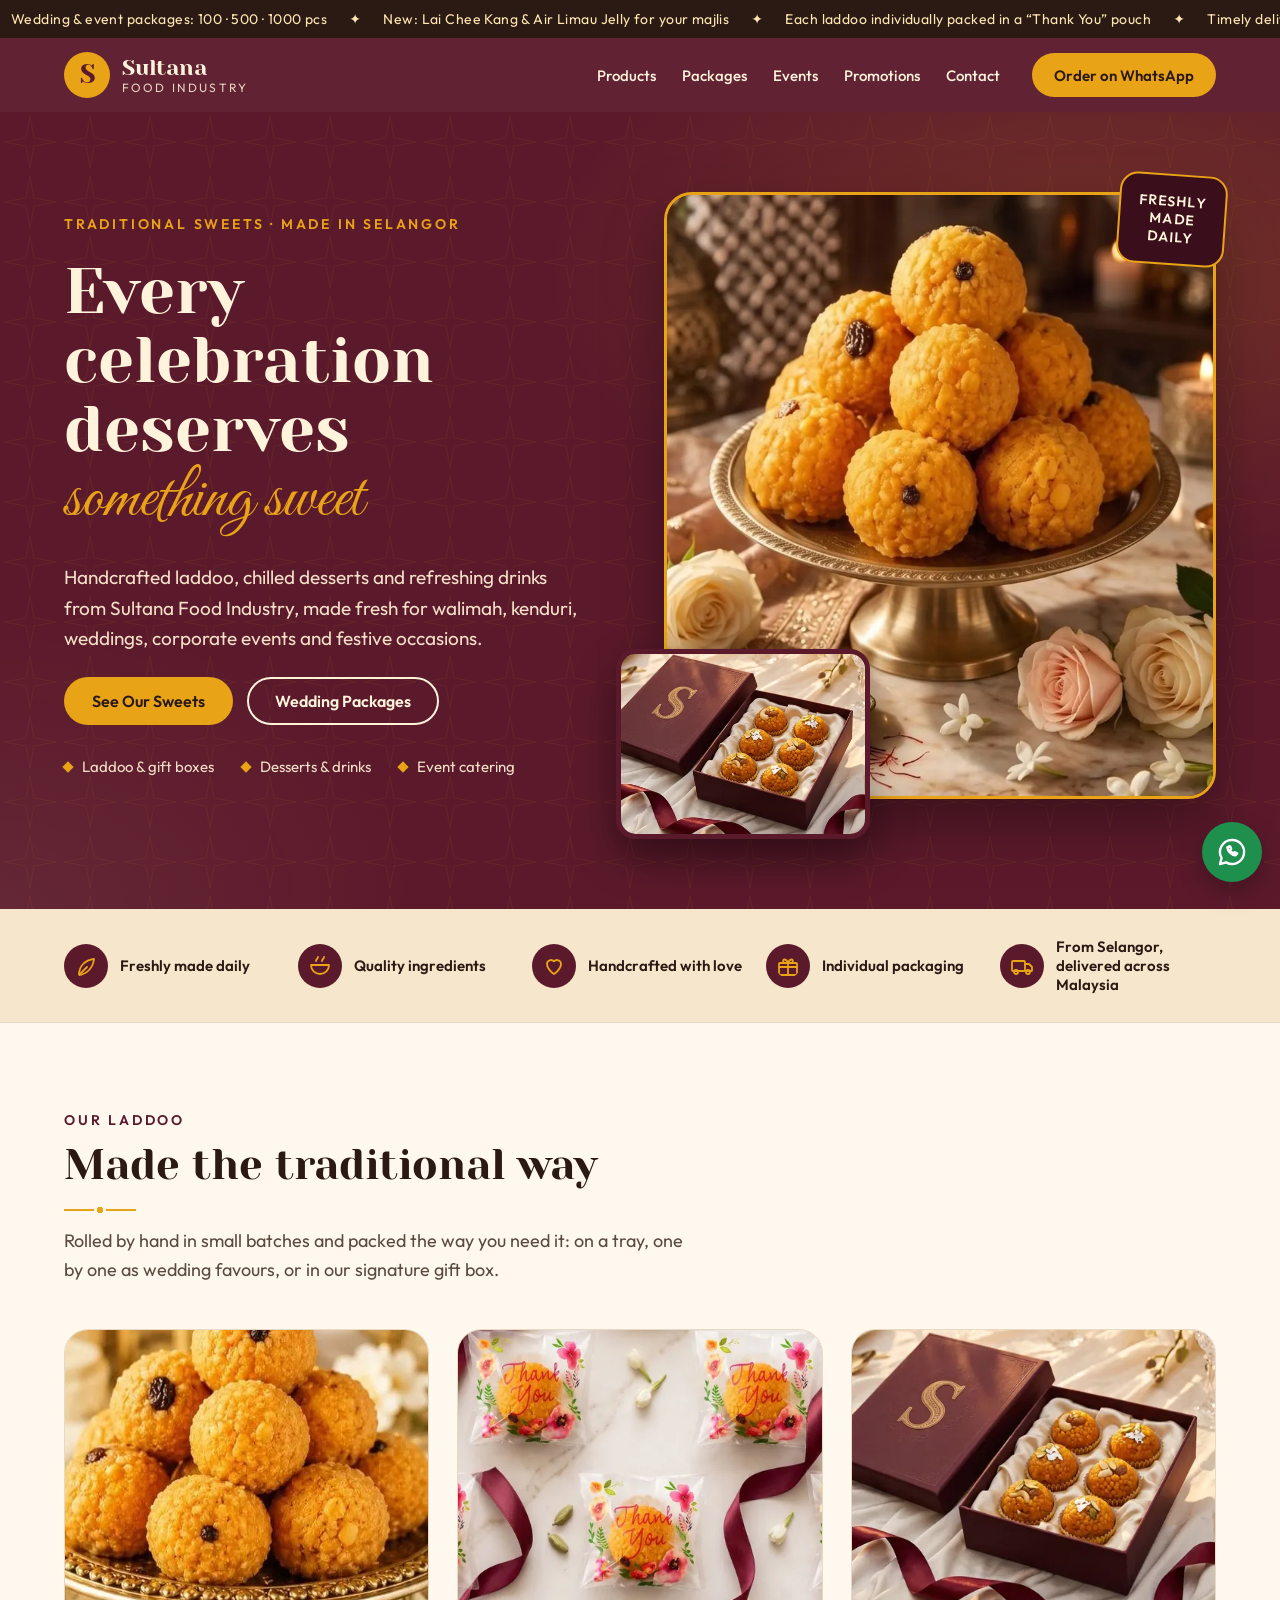
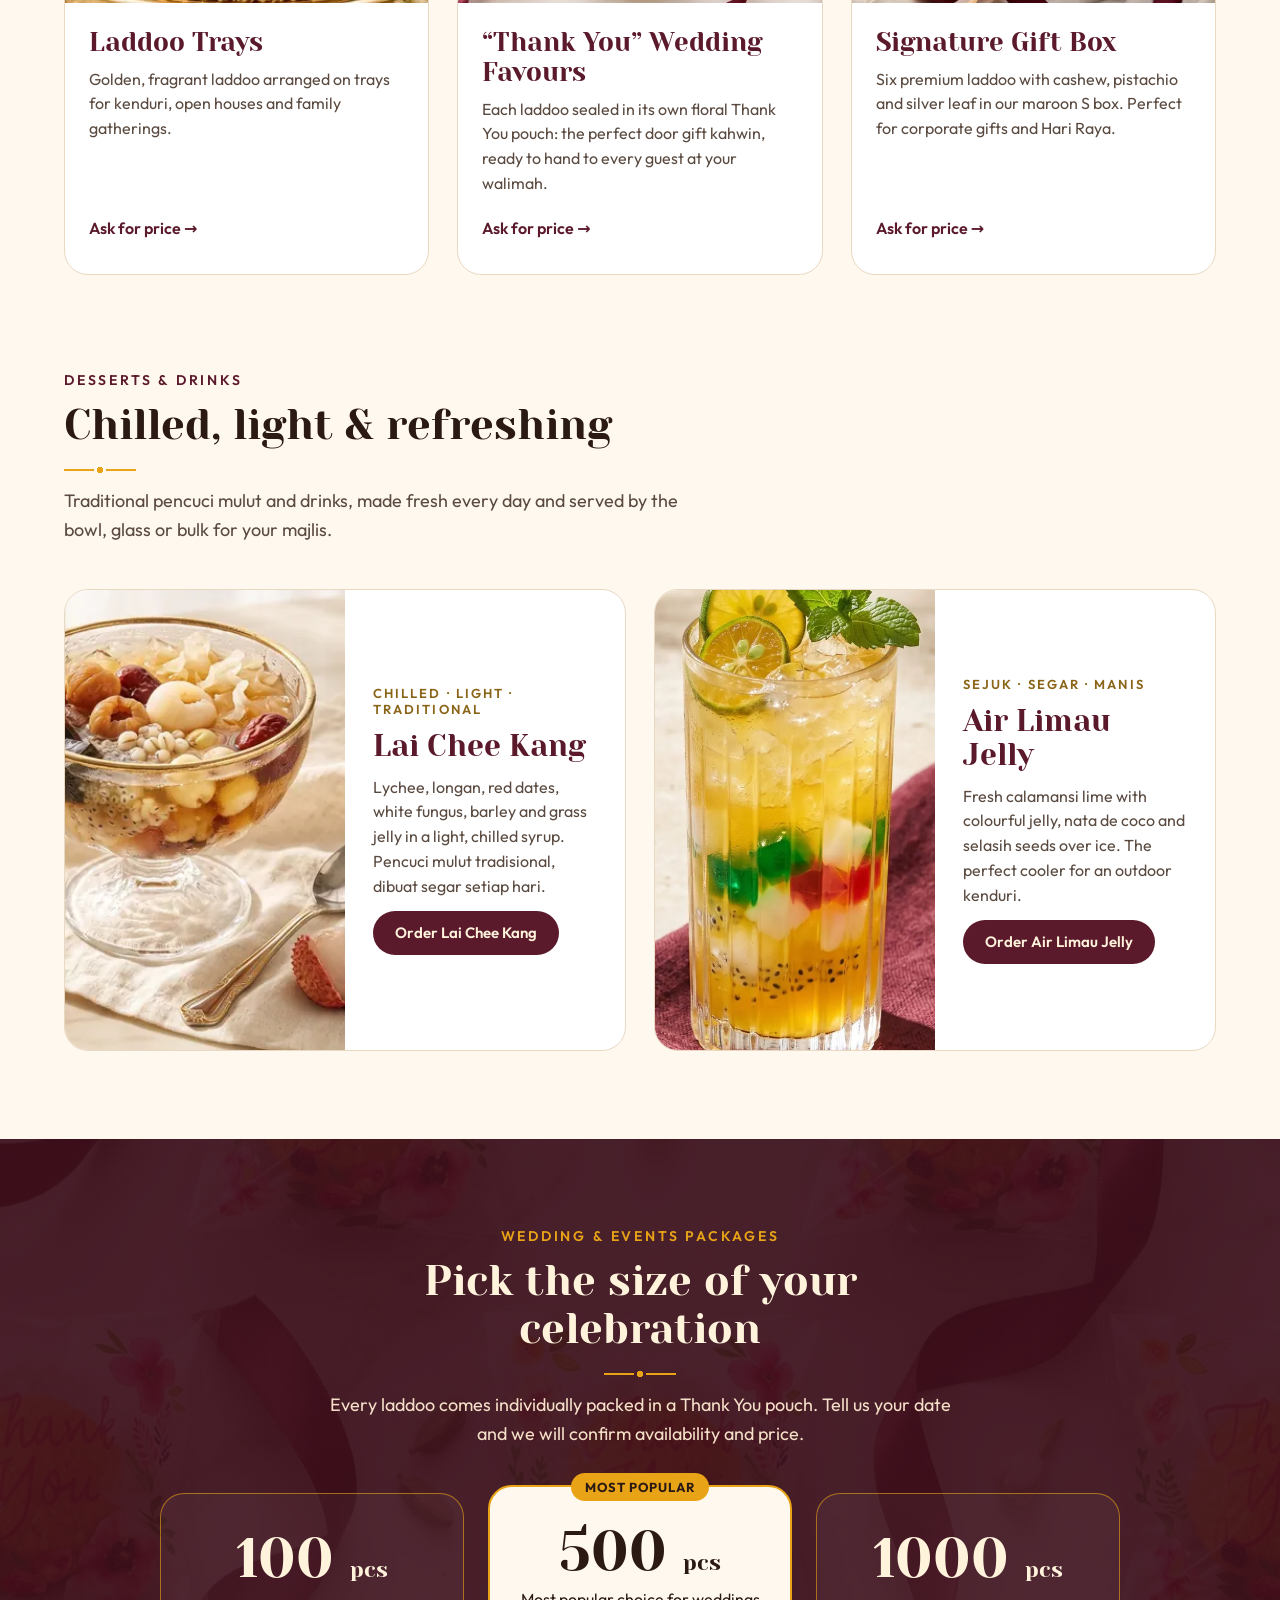
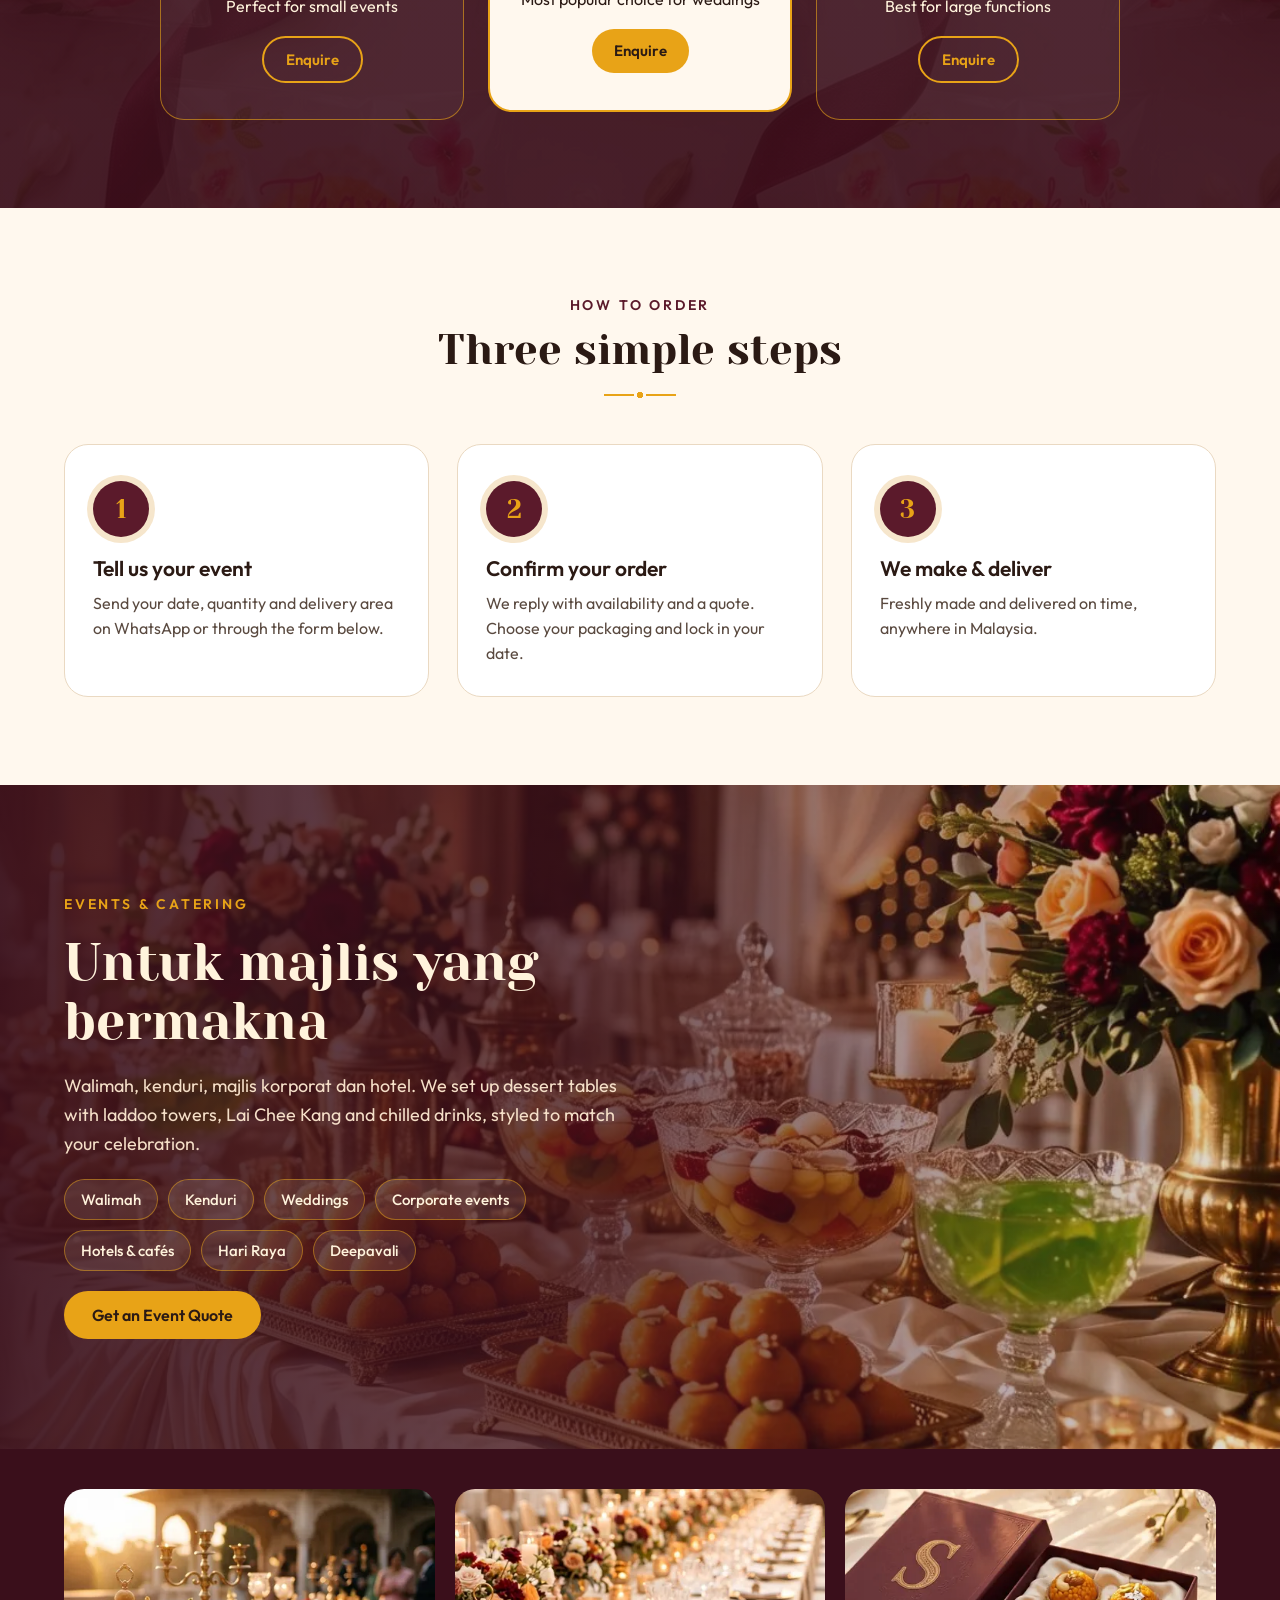
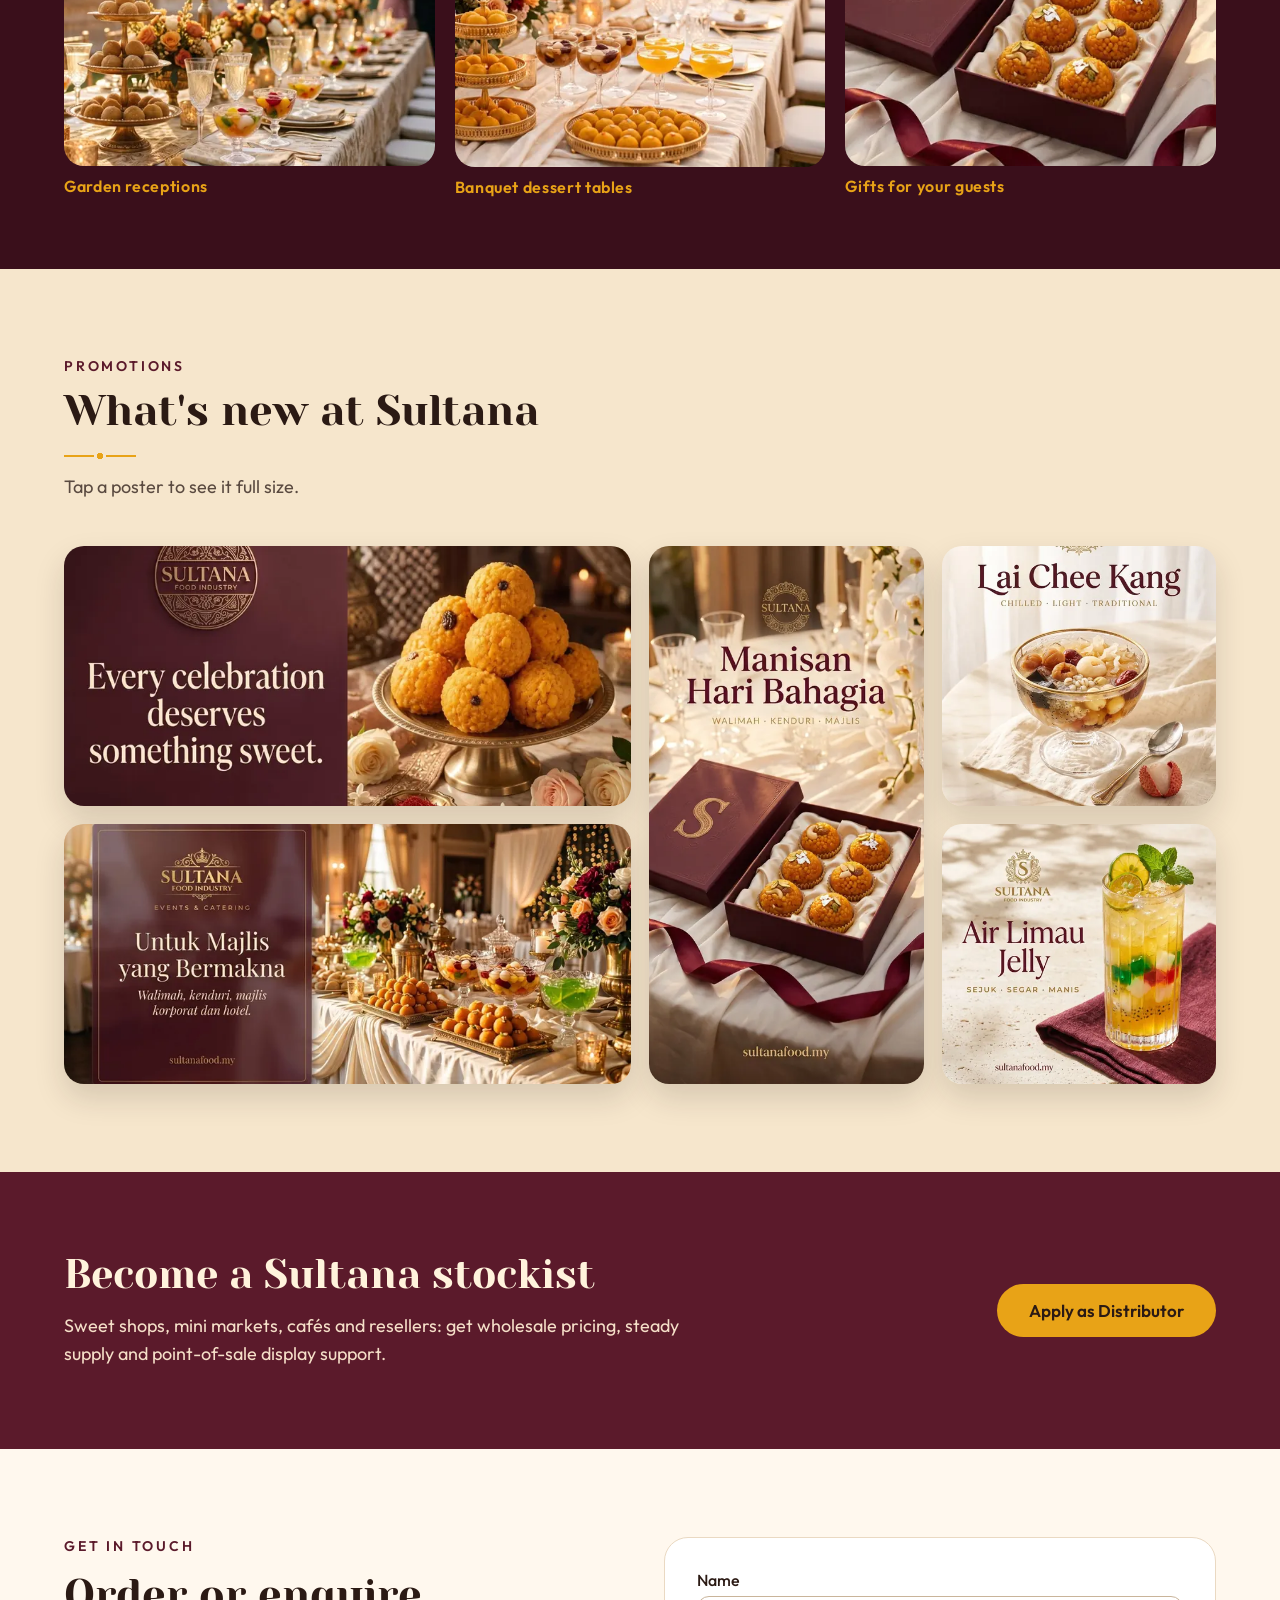
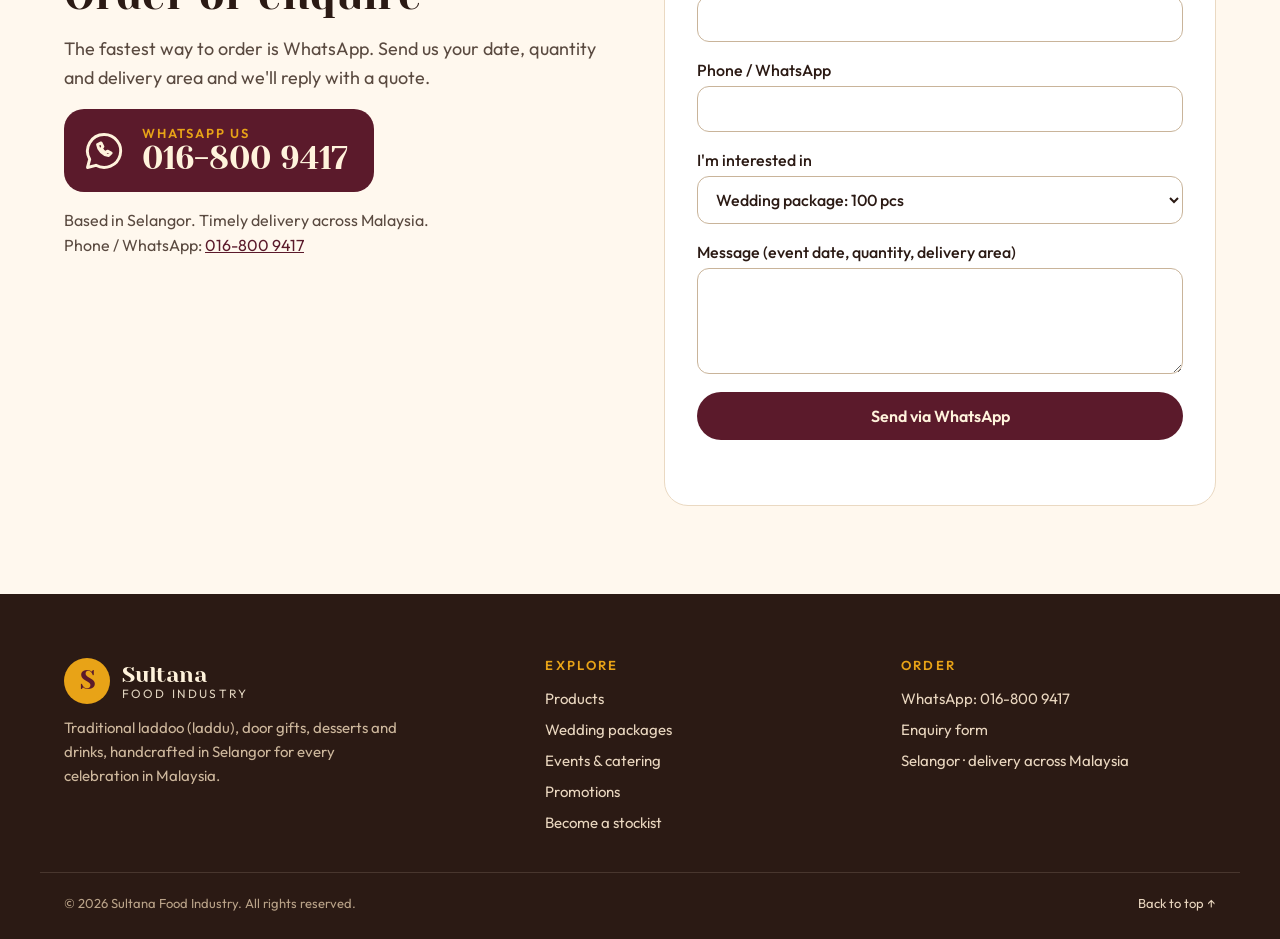
==== commit f67c3f26: "Speed up the site on mobile - Responsive WebP photos (480/800/1200 px) with srcset, made by   tools/" ====
--- a/index.html
+++ b/index.html
@@ -24,9 +24,9 @@
 <link rel="icon" type="image/png" sizes="192x192" href="/icon-192.png">
 <link rel="manifest" href="/site.webmanifest">
 <link rel="apple-touch-icon" href="/apple-touch-icon.png">
-<link rel="preconnect" href="https://fonts.googleapis.com">
-<link rel="preconnect" href="https://fonts.gstatic.com" crossorigin>
-<link rel="stylesheet" href="https://fonts.googleapis.com/css2?family=Yeseva+One&family=Great+Vibes&family=Outfit:wght@400;500;600;700&display=swap">
+<link rel="preload" href="/fonts/outfit-latin-variable.woff2" as="font" type="font/woff2" crossorigin>
+<link rel="preload" href="/fonts/yeseva-one-latin-400.woff2" as="font" type="font/woff2" crossorigin>
+<link rel="preload" as="image" href="images/hero-laddoo-990.webp" imagesrcset="images/hero-laddoo-480.webp 480w, images/hero-laddoo-800.webp 800w, images/hero-laddoo-990.webp 990w" imagesizes="(max-width: 760px) 92vw, 560px" fetchpriority="high">
 <link rel="stylesheet" href="styles.css">
 <script type="application/ld+json">
 {
@@ -181,8 +181,8 @@
       </ul>
     </div>
     <figure class="hero-photo">
-      <img src="images/hero-laddoo.jpg" alt="Laddoo piled on a brass stand, surrounded by roses, jasmine and saffron" width="990" height="1313" fetchpriority="high">
-      <img class="hero-inset" src="images/gift-box-sultana.jpg" alt="Sultana Signature Gift Box of laddoo" width="1000" height="789" loading="lazy">
+      <img src="images/hero-laddoo-990.webp" srcset="images/hero-laddoo-480.webp 480w, images/hero-laddoo-800.webp 800w, images/hero-laddoo-990.webp 990w" sizes="(max-width: 760px) 92vw, 560px" alt="Laddoo piled on a brass stand, surrounded by roses, jasmine and saffron" width="990" height="1313" fetchpriority="high">
+      <img class="hero-inset" src="images/gift-box-sultana-1000.webp" srcset="images/gift-box-sultana-480.webp 480w, images/gift-box-sultana-800.webp 800w, images/gift-box-sultana-1000.webp 1000w" sizes="(max-width: 760px) 42vw, 260px" alt="Sultana Signature Gift Box of laddoo" width="1000" height="789" loading="lazy">
       <figcaption class="hero-badge">Freshly<br>made<br>daily</figcaption>
     </figure>
   </section>
@@ -207,7 +207,7 @@
     </div>
     <div class="reveal grid-products">
       <article class="card">
-        <img class="card-img" src="images/laddoo-platter.jpg" alt="Stack of fresh laddoo on a gold platter" loading="lazy" width="534" height="405">
+        <img class="card-img" src="images/laddoo-platter-534.webp" srcset="images/laddoo-platter-480.webp 480w, images/laddoo-platter-534.webp 534w" sizes="(max-width: 640px) 92vw, (max-width: 1000px) 46vw, 380px" alt="Stack of fresh laddoo on a gold platter" loading="lazy" width="534" height="405">
         <div class="card-body">
           <h3>Laddoo Trays</h3>
           <p class="muted">Golden, fragrant laddoo arranged on trays for kenduri, open houses and family gatherings.</p>
@@ -215,7 +215,7 @@
         </div>
       </article>
       <article class="card">
-        <img class="card-img" src="images/thank-you-favours.jpg" alt="Laddoo in floral Thank You pouches on marble with a burgundy ribbon" loading="lazy" width="1000" height="800">
+        <img class="card-img" src="images/thank-you-favours-1000.webp" srcset="images/thank-you-favours-480.webp 480w, images/thank-you-favours-800.webp 800w, images/thank-you-favours-1000.webp 1000w" sizes="(max-width: 640px) 92vw, (max-width: 1000px) 46vw, 380px" alt="Laddoo in floral Thank You pouches on marble with a burgundy ribbon" loading="lazy" width="1000" height="800">
         <div class="card-body">
           <h3>“Thank You” Wedding Favours</h3>
           <p class="muted">Each laddoo sealed in its own floral Thank You pouch: the perfect door gift kahwin, ready to hand to every guest at your walimah.</p>
@@ -223,7 +223,7 @@
         </div>
       </article>
       <article class="card">
-        <img class="card-img" src="images/gift-box-sultana.jpg" alt="Maroon Sultana gift box with six laddoo topped with nuts and silver leaf" loading="lazy" width="1000" height="789">
+        <img class="card-img" src="images/gift-box-sultana-1000.webp" srcset="images/gift-box-sultana-480.webp 480w, images/gift-box-sultana-800.webp 800w, images/gift-box-sultana-1000.webp 1000w" sizes="(max-width: 640px) 92vw, (max-width: 1000px) 46vw, 380px" alt="Maroon Sultana gift box with six laddoo topped with nuts and silver leaf" loading="lazy" width="1000" height="789">
         <div class="card-body">
           <h3>Signature Gift Box</h3>
           <p class="muted">Six premium laddoo with cashew, pistachio and silver leaf in our maroon S box. Perfect for corporate gifts and Hari Raya.</p>
@@ -239,7 +239,7 @@
     </div>
     <div class="reveal grid-feature">
       <article class="feature-card">
-        <img src="images/lai-chee-kang.jpg" alt="Lai Chee Kang in a gold-rimmed glass bowl with lychee, longan, red dates and white fungus" loading="lazy" width="1000" height="915">
+        <img src="images/lai-chee-kang-1000.webp" srcset="images/lai-chee-kang-480.webp 480w, images/lai-chee-kang-800.webp 800w, images/lai-chee-kang-1000.webp 1000w" sizes="(max-width: 1000px) 92vw, 280px" alt="Lai Chee Kang in a gold-rimmed glass bowl with lychee, longan, red dates and white fungus" loading="lazy" width="1000" height="915">
         <div class="feature-card-body">
           <p class="tagline">Chilled · Light · Traditional</p>
           <h3>Lai Chee Kang</h3>
@@ -248,7 +248,7 @@
         </div>
       </article>
       <article class="feature-card">
-        <img src="images/air-limau-jelly.jpg" alt="Tall glass of Air Limau Jelly with lime slices, mint and colourful jelly cubes" loading="lazy" width="700" height="1613" class="img-tall">
+        <img src="images/air-limau-jelly-700.webp" srcset="images/air-limau-jelly-480.webp 480w, images/air-limau-jelly-700.webp 700w" sizes="(max-width: 1000px) 92vw, 240px" alt="Tall glass of Air Limau Jelly with lime slices, mint and colourful jelly cubes" loading="lazy" width="700" height="1613" class="img-tall">
         <div class="feature-card-body">
           <p class="tagline">Sejuk · Segar · Manis</p>
           <h3>Air Limau Jelly</h3>
@@ -313,7 +313,7 @@
 
   <section id="events" class="events">
     <div class="events-banner">
-      <img src="images/events-ballroom.jpg" alt="Ballroom dessert table with trays of laddoo, fruit punch bowls and floral arrangements" loading="lazy" width="1120" height="1056">
+      <img src="images/events-ballroom-1120.webp" srcset="images/events-ballroom-480.webp 480w, images/events-ballroom-800.webp 800w, images/events-ballroom-1120.webp 1120w" sizes="100vw" alt="Ballroom dessert table with trays of laddoo, fruit punch bowls and floral arrangements" loading="lazy" width="1120" height="1056">
       <div class="container events-panel-wrap">
         <div class="events-panel">
           <span class="eyebrow eyebrow-gold">EVENTS &amp; CATERING</span>
@@ -327,9 +327,9 @@
       </div>
     </div>
     <div class="reveal container events-strip">
-      <figure><img src="images/events-garden.jpg" alt="Outdoor sunset reception with laddoo towers and candelabras" loading="lazy" width="1155" height="1116"><figcaption>Garden receptions</figcaption></figure>
-      <figure><img src="images/events-table.jpg" alt="Long banquet table with laddoo trays, Lai Chee Kang and orange drinks" loading="lazy" width="1130" height="1016"><figcaption>Banquet dessert tables</figcaption></figure>
-      <figure><img src="images/gift-box-sultana.jpg" alt="Sultana gift box on a wedding table" loading="lazy" width="1000" height="789"><figcaption>Gifts for your guests</figcaption></figure>
+      <figure><img src="images/events-garden-1155.webp" srcset="images/events-garden-480.webp 480w, images/events-garden-800.webp 800w, images/events-garden-1155.webp 1155w" sizes="(max-width: 640px) 92vw, (max-width: 1000px) 46vw, 380px" alt="Outdoor sunset reception with laddoo towers and candelabras" loading="lazy" width="1155" height="1116"><figcaption>Garden receptions</figcaption></figure>
+      <figure><img src="images/events-table-1130.webp" srcset="images/events-table-480.webp 480w, images/events-table-800.webp 800w, images/events-table-1130.webp 1130w" sizes="(max-width: 640px) 92vw, (max-width: 1000px) 46vw, 380px" alt="Long banquet table with laddoo trays, Lai Chee Kang and orange drinks" loading="lazy" width="1130" height="1016"><figcaption>Banquet dessert tables</figcaption></figure>
+      <figure><img src="images/gift-box-sultana-1000.webp" srcset="images/gift-box-sultana-480.webp 480w, images/gift-box-sultana-800.webp 800w, images/gift-box-sultana-1000.webp 1000w" sizes="(max-width: 640px) 92vw, (max-width: 1000px) 46vw, 380px" alt="Sultana gift box on a wedding table" loading="lazy" width="1000" height="789"><figcaption>Gifts for your guests</figcaption></figure>
     </div>
   </section>
 
@@ -341,20 +341,20 @@
         <p class="muted lead">Tap a poster to see it full size.</p>
       </div>
       <div class="reveal promo-grid">
-        <button type="button" class="promo-card promo-wide" data-full="images/promo-every-celebration.jpg">
-          <img src="images/promo-every-celebration.jpg" alt="Poster: Every celebration deserves something sweet" loading="lazy" width="1400" height="1045">
+        <button type="button" class="promo-card promo-wide" data-full="images/promo-every-celebration-1200.webp">
+          <img src="images/promo-every-celebration-1200.webp" srcset="images/promo-every-celebration-480.webp 480w, images/promo-every-celebration-800.webp 800w, images/promo-every-celebration-1200.webp 1200w" sizes="(max-width: 860px) 92vw, 600px" alt="Poster: Every celebration deserves something sweet" loading="lazy" width="1400" height="1045">
         </button>
-        <button type="button" class="promo-card promo-tall" data-full="images/promo-manisan-hari-bahagia.jpg">
-          <img src="images/promo-manisan-hari-bahagia.jpg" alt="Poster: Manisan Hari Bahagia, Sultana laddoo gift box for walimah, kenduri and majlis" loading="lazy" width="1116" height="2000">
+        <button type="button" class="promo-card promo-tall" data-full="images/promo-manisan-hari-bahagia-1116.webp">
+          <img src="images/promo-manisan-hari-bahagia-1116.webp" srcset="images/promo-manisan-hari-bahagia-480.webp 480w, images/promo-manisan-hari-bahagia-800.webp 800w, images/promo-manisan-hari-bahagia-1116.webp 1116w" sizes="(max-width: 860px) 46vw, 300px" alt="Poster: Manisan Hari Bahagia, Sultana laddoo gift box for walimah, kenduri and majlis" loading="lazy" width="1116" height="2000">
         </button>
-        <button type="button" class="promo-card" data-full="images/promo-lai-chee-kang.jpg">
-          <img src="images/promo-lai-chee-kang.jpg" alt="Poster: Lai Chee Kang, chilled, light and traditional" loading="lazy" width="1400" height="1875">
+        <button type="button" class="promo-card" data-full="images/promo-lai-chee-kang-1200.webp">
+          <img src="images/promo-lai-chee-kang-1200.webp" srcset="images/promo-lai-chee-kang-480.webp 480w, images/promo-lai-chee-kang-800.webp 800w, images/promo-lai-chee-kang-1200.webp 1200w" sizes="(max-width: 860px) 46vw, 300px" alt="Poster: Lai Chee Kang, chilled, light and traditional" loading="lazy" width="1400" height="1875">
         </button>
-        <button type="button" class="promo-card promo-wide" data-full="images/promo-untuk-majlis.jpg">
-          <img src="images/promo-untuk-majlis.jpg" alt="Poster: Untuk majlis yang bermakna, walimah, kenduri, majlis korporat dan hotel" loading="lazy" width="1400" height="781">
+        <button type="button" class="promo-card promo-wide" data-full="images/promo-untuk-majlis-1200.webp">
+          <img src="images/promo-untuk-majlis-1200.webp" srcset="images/promo-untuk-majlis-480.webp 480w, images/promo-untuk-majlis-800.webp 800w, images/promo-untuk-majlis-1200.webp 1200w" sizes="(max-width: 860px) 92vw, 600px" alt="Poster: Untuk majlis yang bermakna, walimah, kenduri, majlis korporat dan hotel" loading="lazy" width="1400" height="781">
         </button>
-        <button type="button" class="promo-card" data-full="images/promo-air-limau-jelly.jpg">
-          <img src="images/promo-air-limau-jelly.jpg" alt="Poster: Air Limau Jelly, sejuk, segar, manis" loading="lazy" width="1400" height="1400">
+        <button type="button" class="promo-card" data-full="images/promo-air-limau-jelly-1200.webp">
+          <img src="images/promo-air-limau-jelly-1200.webp" srcset="images/promo-air-limau-jelly-480.webp 480w, images/promo-air-limau-jelly-800.webp 800w, images/promo-air-limau-jelly-1200.webp 1200w" sizes="(max-width: 860px) 46vw, 300px" alt="Poster: Air Limau Jelly, sejuk, segar, manis" loading="lazy" width="1400" height="1400">
         </button>
       </div>
     </div>
--- a/styles.css
+++ b/styles.css
@@ -1,3 +1,8 @@
+/* Fonts are self-hosted from fonts/ (SIL Open Font License, see fonts/LICENSE-*.txt). */
+@font-face { font-family: 'Outfit'; font-style: normal; font-weight: 100 900; font-display: swap; src: url(fonts/outfit-latin-variable.woff2) format('woff2'); unicode-range: U+0000-00FF,U+0131,U+0152-0153,U+02BB-02BC,U+02C6,U+02DA,U+02DC,U+0304,U+0308,U+0329,U+2000-206F,U+20AC,U+2122,U+2191,U+2193,U+2212,U+2215,U+FEFF,U+FFFD; }
+@font-face { font-family: 'Yeseva One'; font-style: normal; font-weight: 400; font-display: swap; src: url(fonts/yeseva-one-latin-400.woff2) format('woff2'); unicode-range: U+0000-00FF,U+0131,U+0152-0153,U+02BB-02BC,U+02C6,U+02DA,U+02DC,U+0304,U+0308,U+0329,U+2000-206F,U+20AC,U+2122,U+2191,U+2193,U+2212,U+2215,U+FEFF,U+FFFD; }
+@font-face { font-family: 'Great Vibes'; font-style: normal; font-weight: 400; font-display: swap; src: url(fonts/great-vibes-latin-400.woff2) format('woff2'); unicode-range: U+0000-00FF,U+0131,U+0152-0153,U+02BB-02BC,U+02C6,U+02DA,U+02DC,U+0304,U+0308,U+0329,U+2000-206F,U+20AC,U+2122,U+2191,U+2193,U+2212,U+2215,U+FEFF,U+FFFD; }
+
 :root {
   --maroon: #5B1A2B;
   --maroon-2: #7A2A3E;
